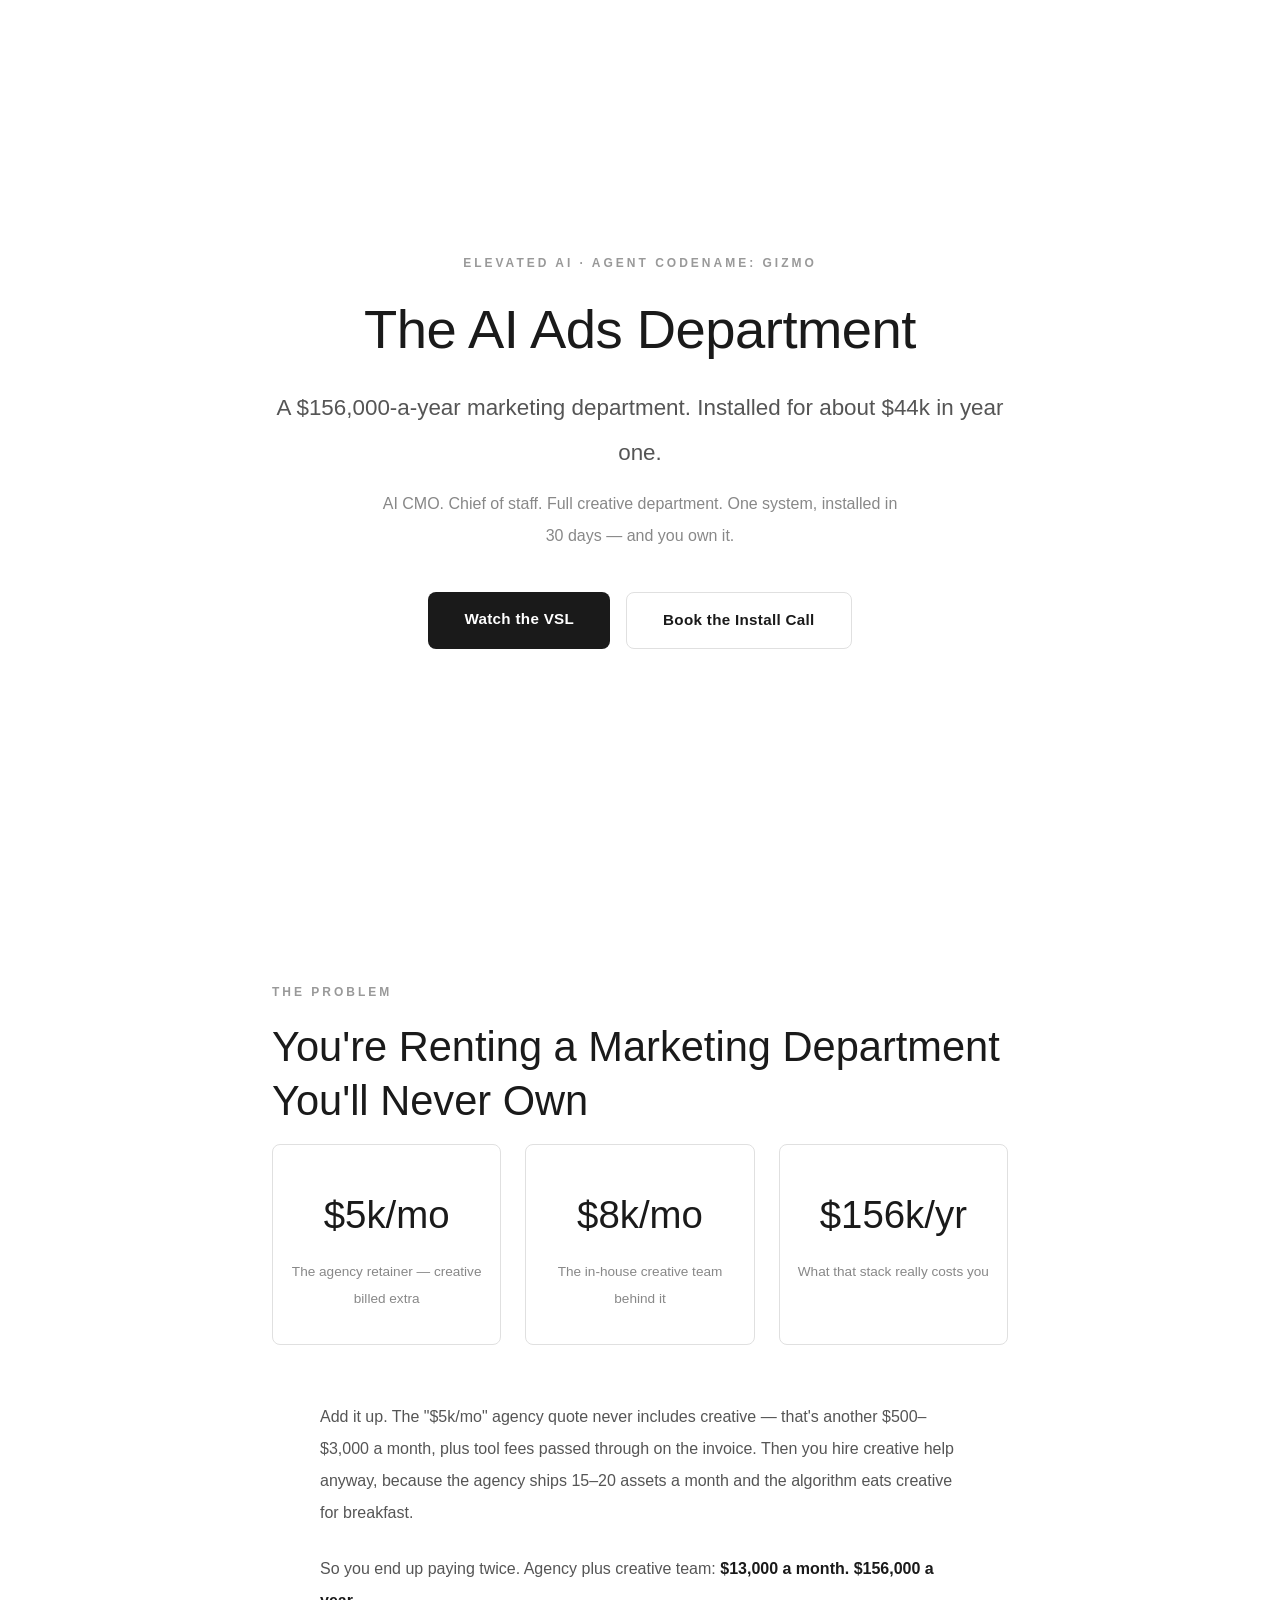
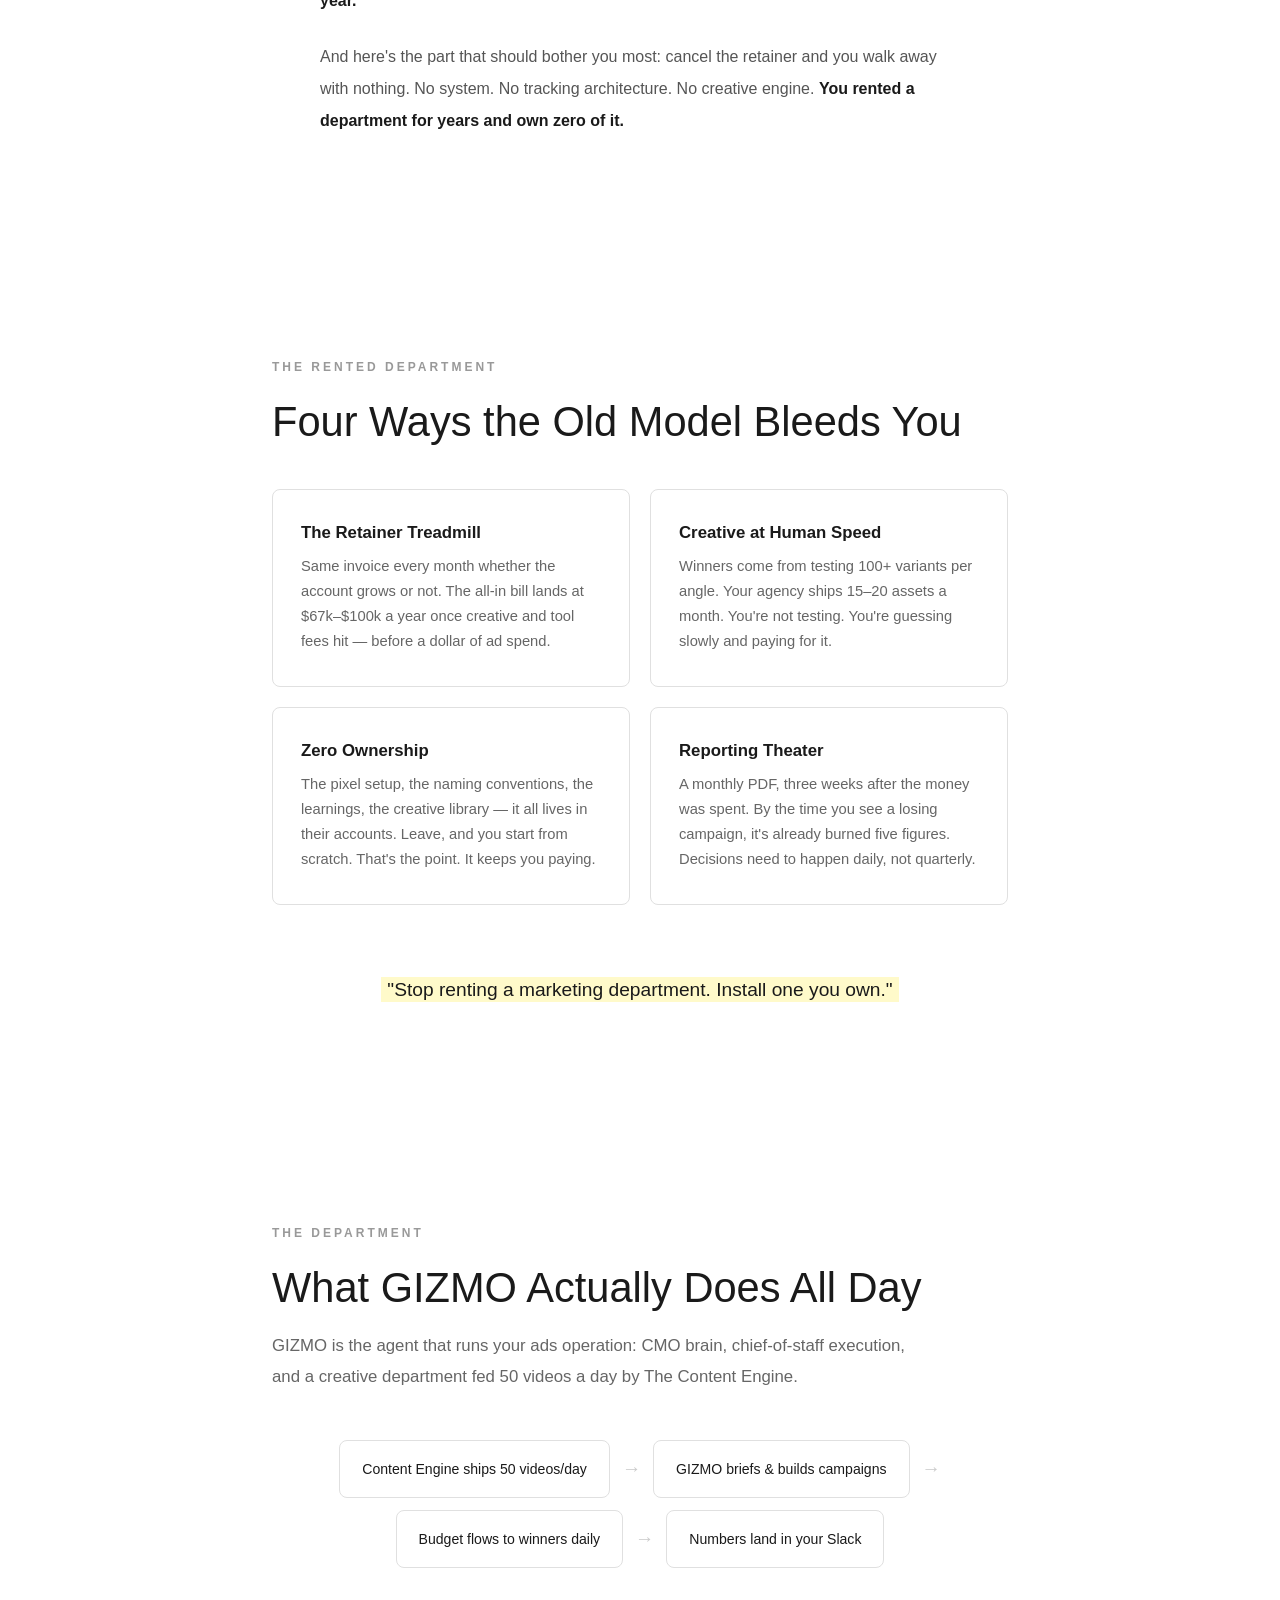
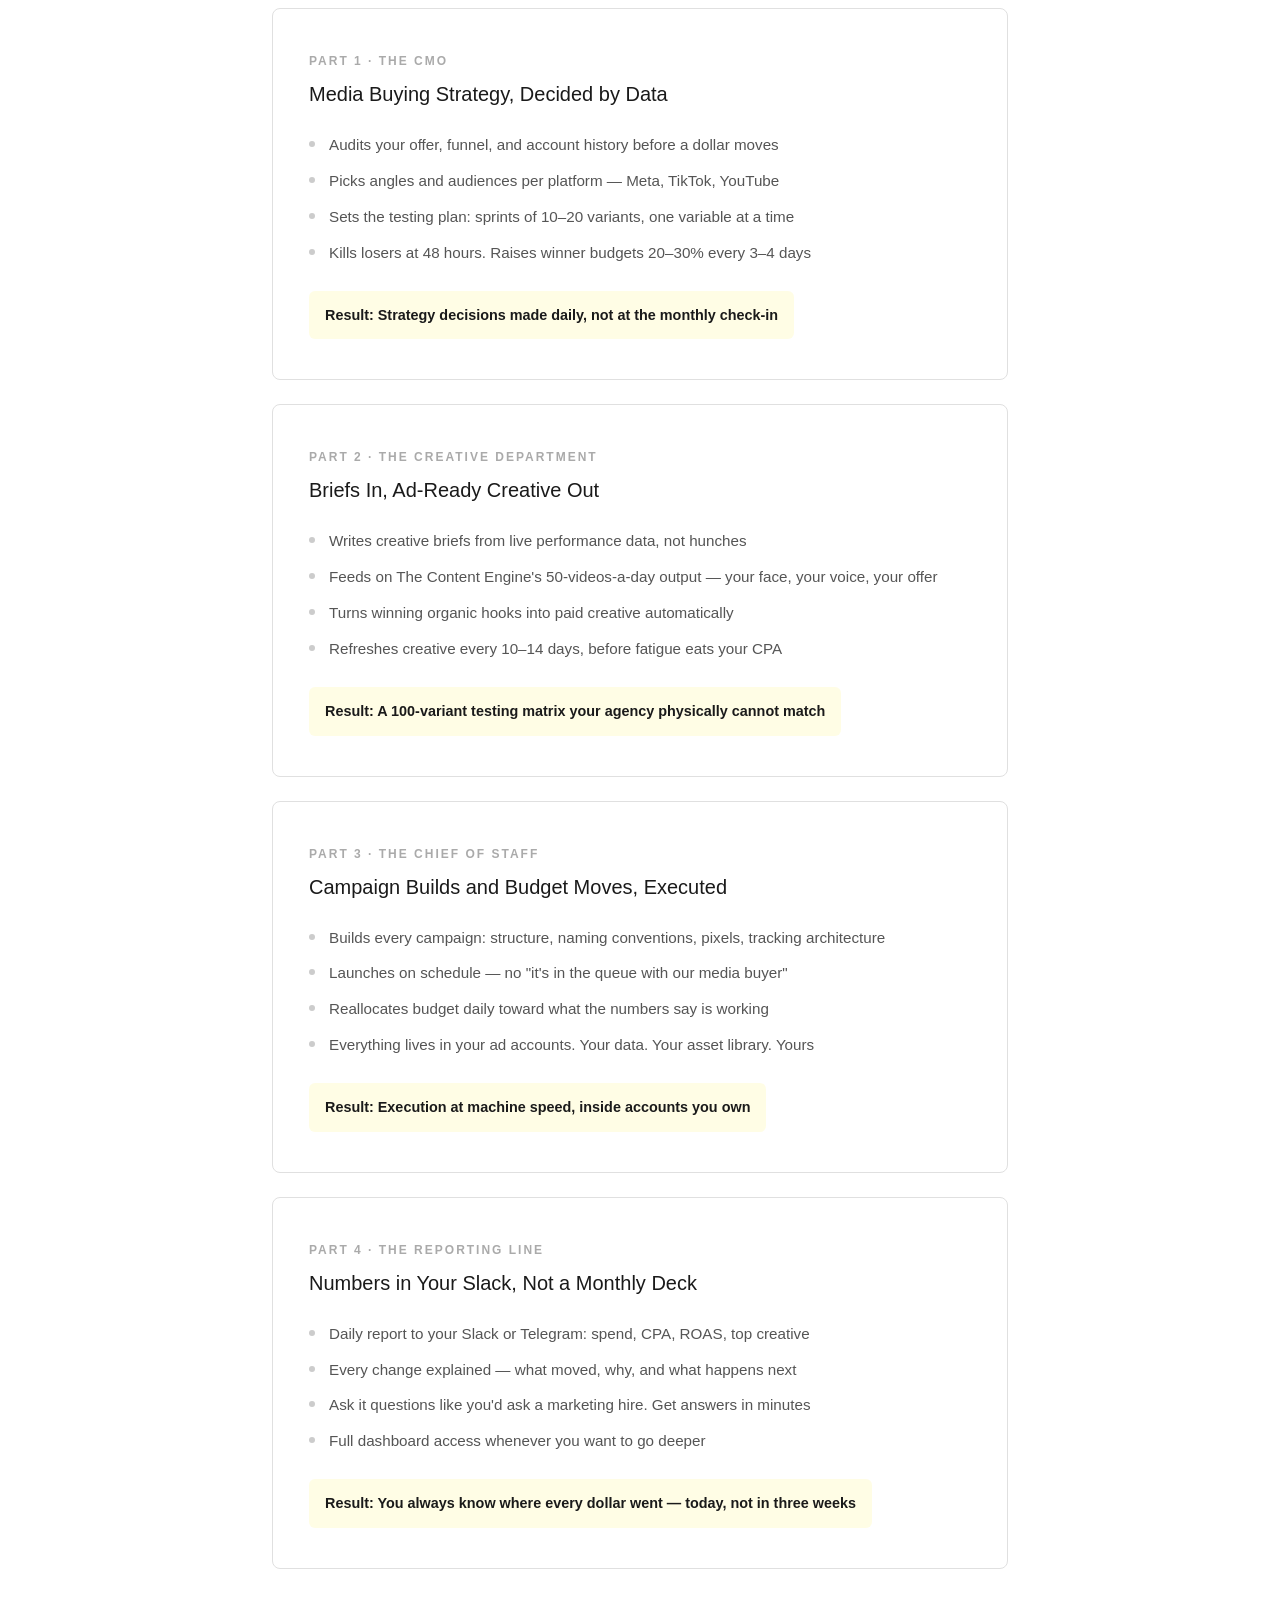
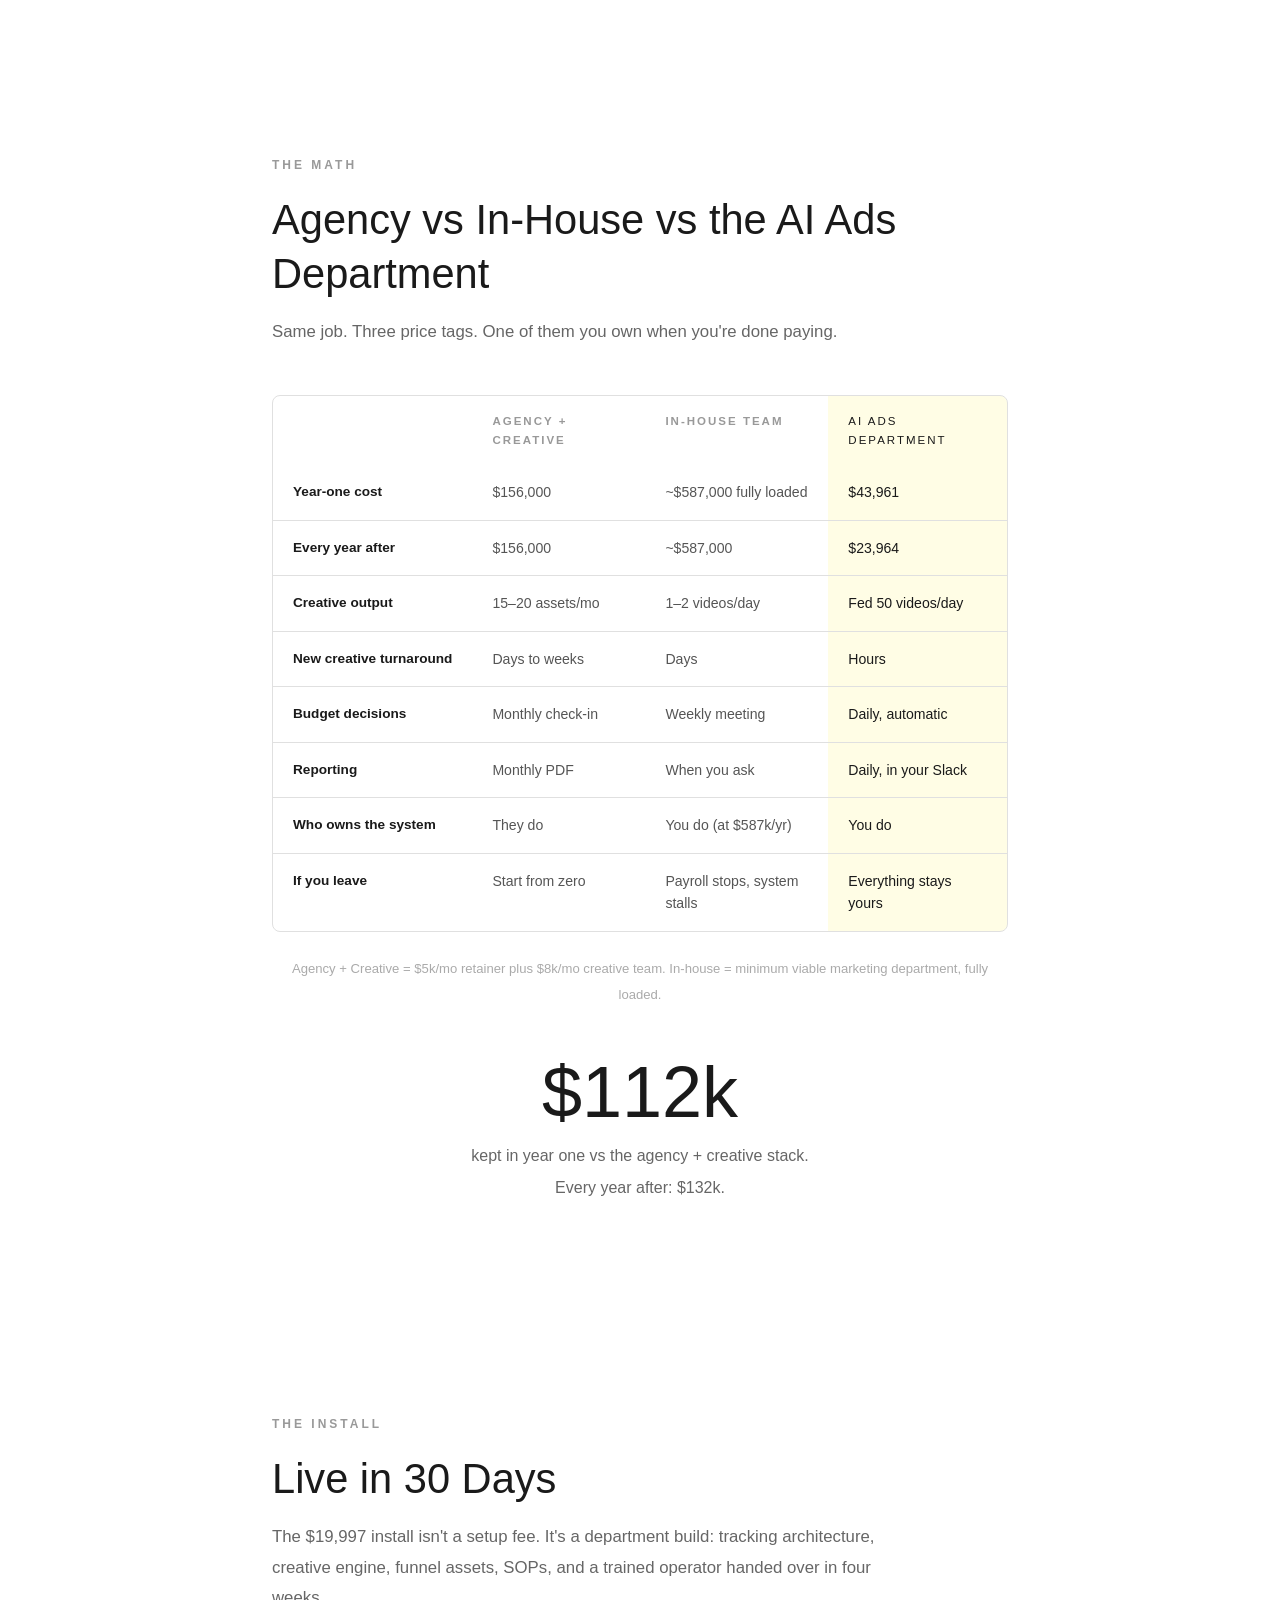
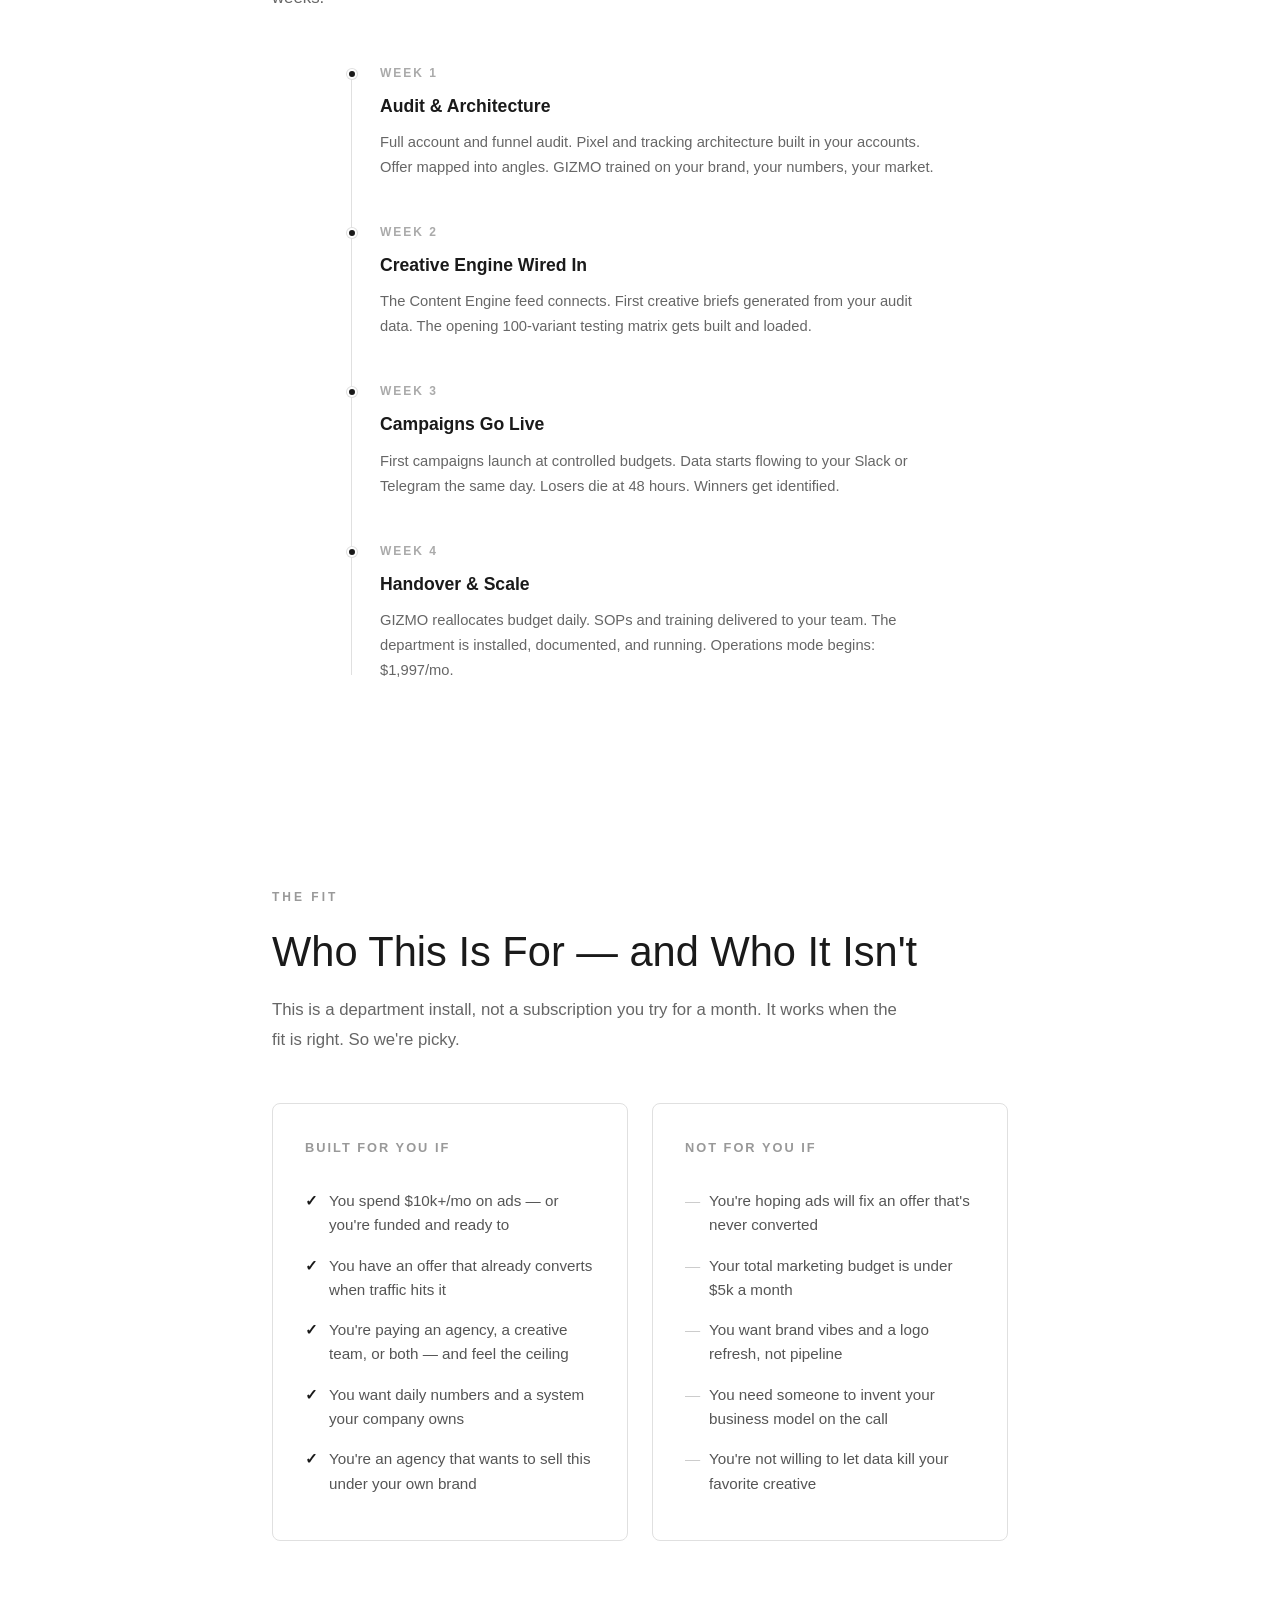
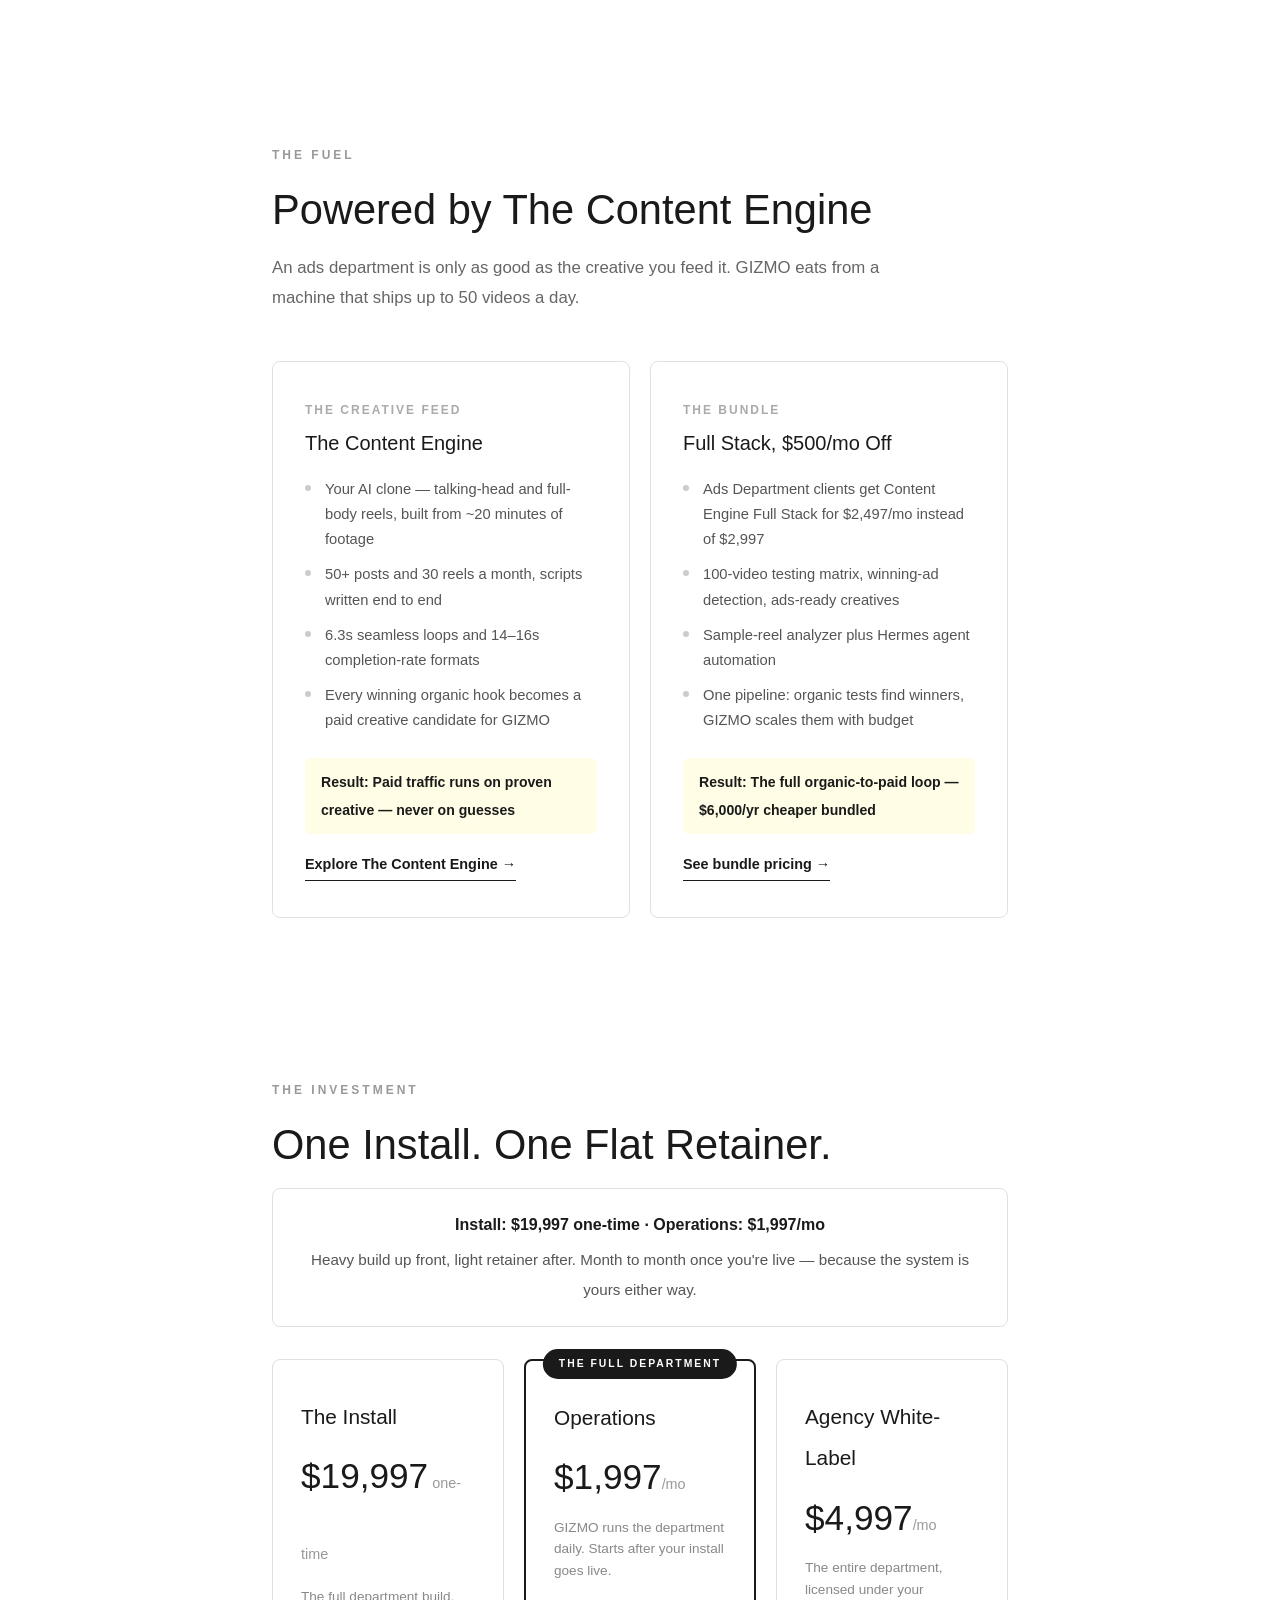
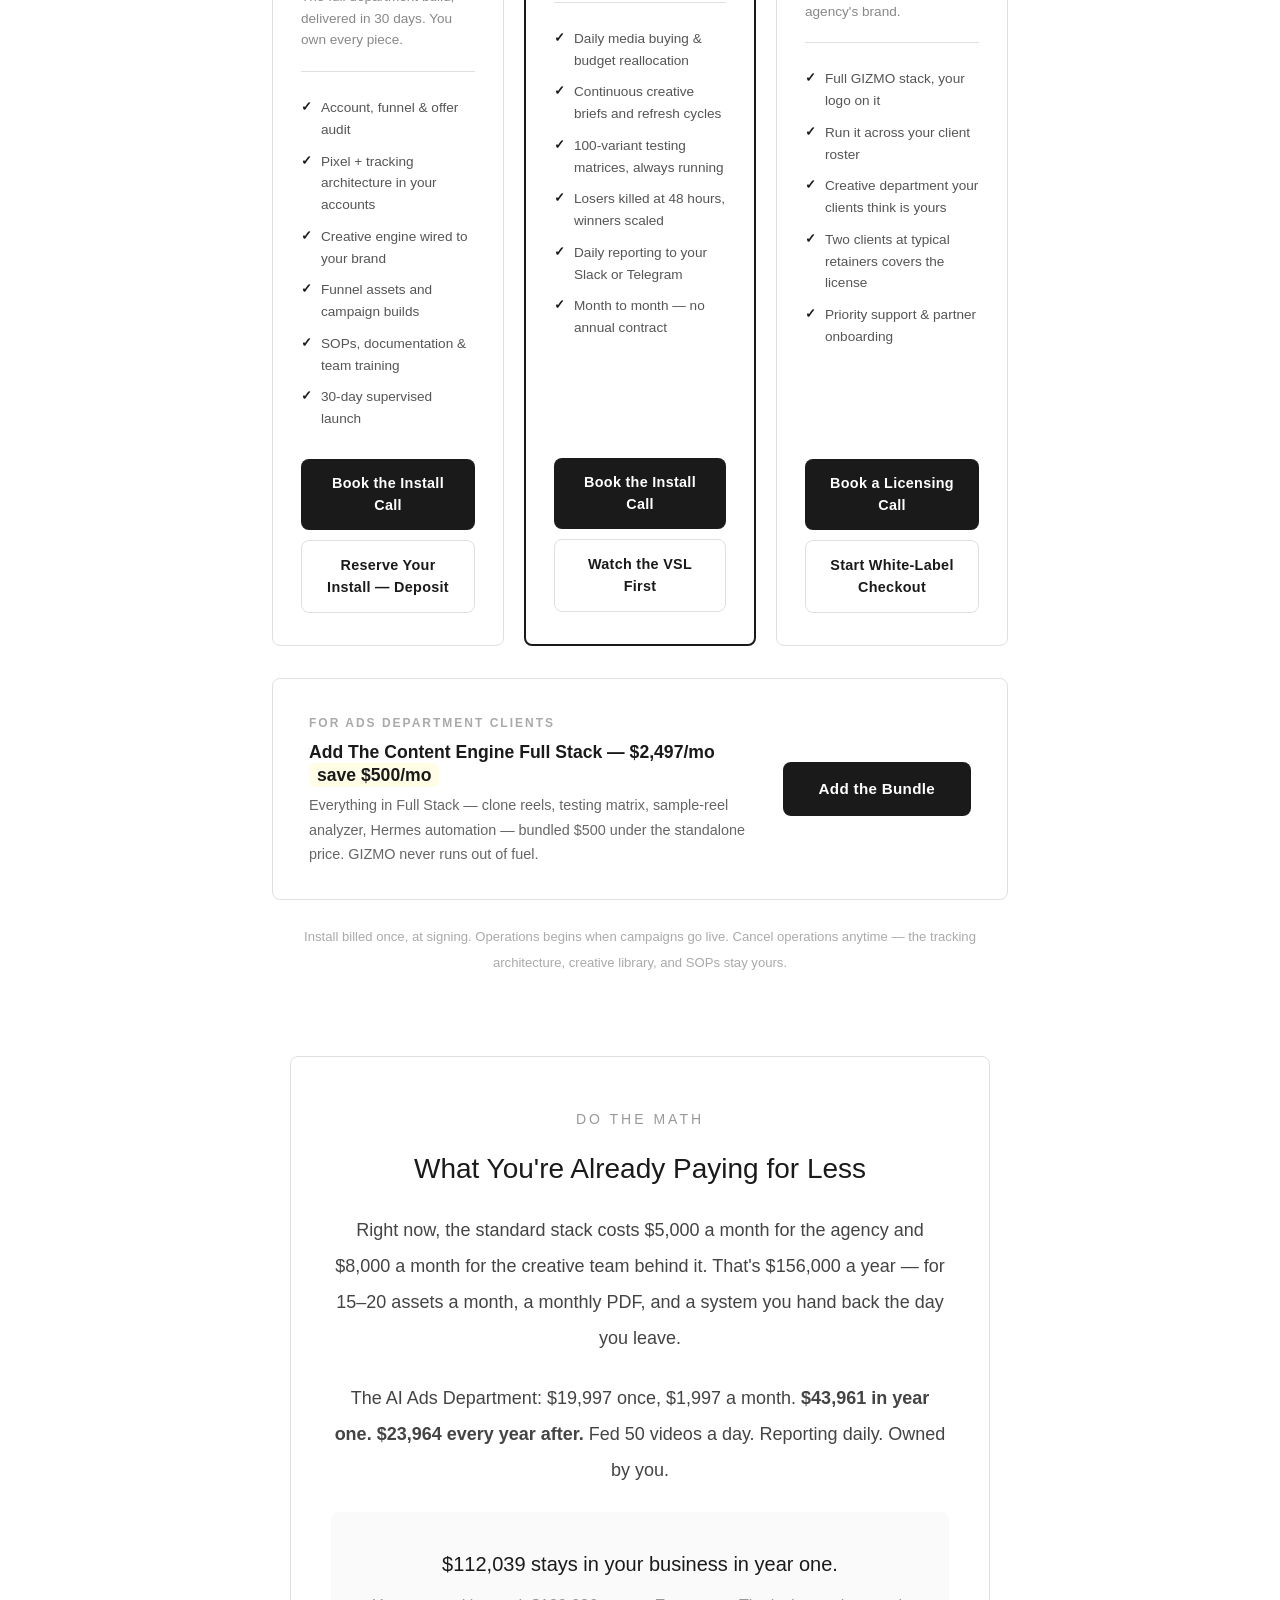
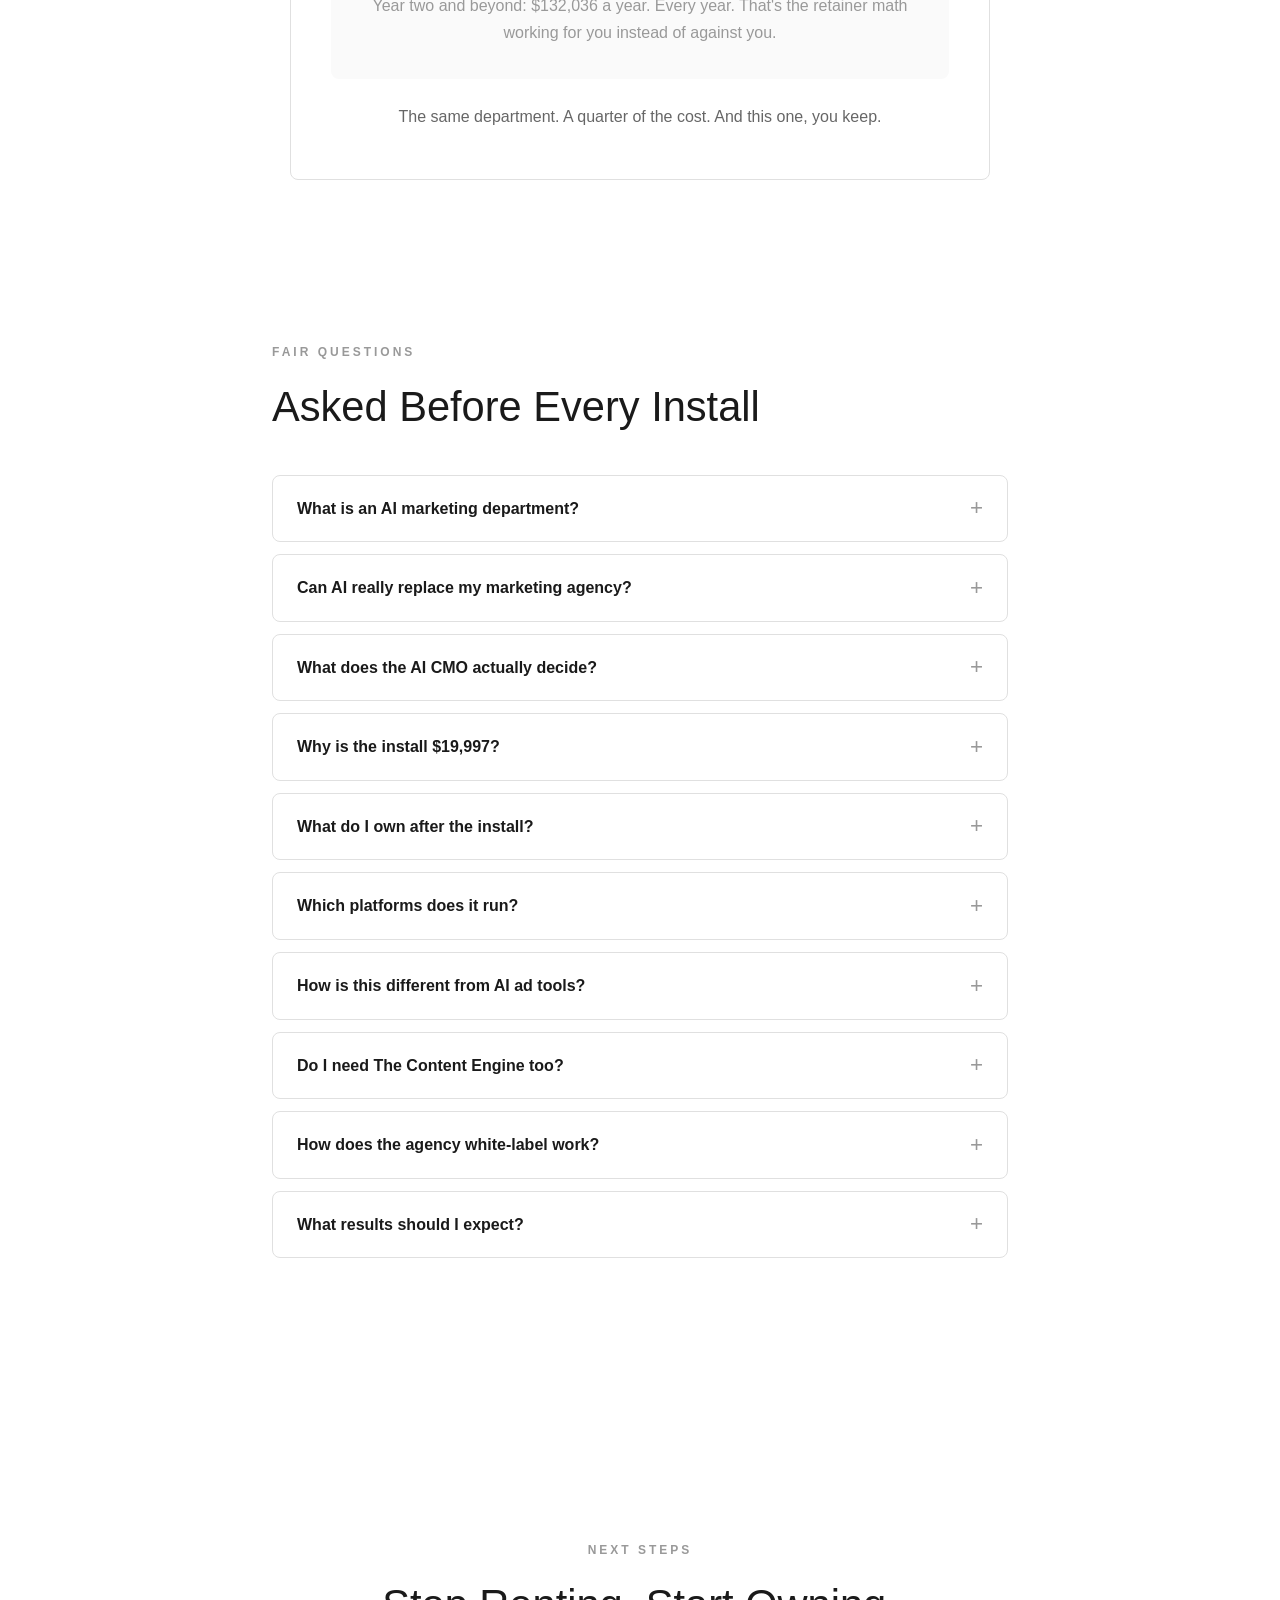
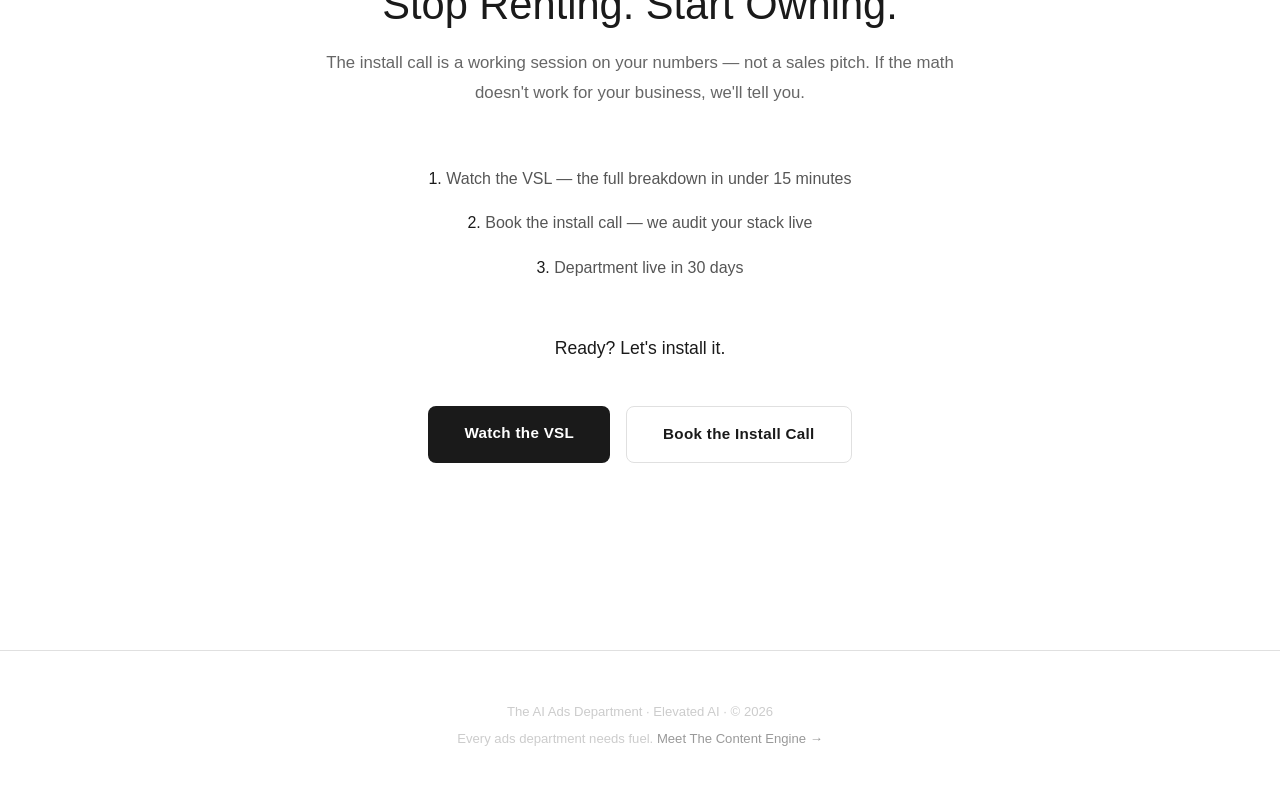
==== ads-system/index.html @ 10772da9 "Add Ads System funnel pages, GTM plan, ops runbook, botmo verbiage Co-Authored-By: Claude Fable 5 <n" ====
<!DOCTYPE html>
<html lang="en">
<head>
<meta charset="UTF-8">
<meta name="viewport" content="width=device-width, initial-scale=1.0">
<meta name="description" content="The AI Ads Department by Elevated AI — a full AI marketing department: AI CMO, chief of staff, and creative team in one installed system. Replaces $156k/yr of agency and creative payroll for ~$44k in year one. $19,997 install + $1,997/mo.">
<meta name="keywords" content="AI marketing department, AI CMO, replace marketing agency with AI, AI ads department, AI media buying, AI creative department, white label AI ads, AI advertising system, marketing agency alternative">
<meta property="og:type" content="website">
<meta property="og:site_name" content="Elevated AI">
<meta property="og:title" content="The AI Ads Department — Replace Your Marketing Agency With an AI CMO">
<meta property="og:description" content="A $156,000-a-year marketing department, installed for ~$44k in year one. AI CMO, chief of staff, and creative team — fed 50 videos a day by The Content Engine. You own the system.">
<title>The AI Ads Department — Replace Your Marketing Agency With an AI CMO | Elevated AI</title>
<style>
*, *::before, *::after { margin: 0; padding: 0; box-sizing: border-box; }

html { scroll-behavior: smooth; }

body {
  font-family: -apple-system, BlinkMacSystemFont, 'Segoe UI', 'Roboto', sans-serif;
  background: #ffffff;
  color: #1a1a1a;
  font-size: 19px;
  line-height: 2.0;
  -webkit-font-smoothing: antialiased;
}

h1, h2, h3, h4 { line-height: 1.3; }

.container {
  max-width: 800px;
  margin: 0 auto;
  padding: 0 32px;
}

/* Fade-in animation */
.fade-in {
  opacity: 0;
  transform: translateY(24px);
  transition: opacity 0.8s ease, transform 0.8s ease;
}
.fade-in.visible {
  opacity: 1;
  transform: translateY(0);
}
.fade-in.d1 { transition-delay: 0.1s; }
.fade-in.d2 { transition-delay: 0.2s; }
.fade-in.d3 { transition-delay: 0.3s; }
.fade-in.d4 { transition-delay: 0.4s; }

/* ─── BUTTONS ─── */
.btn {
  display: inline-block;
  background: #1a1a1a;
  color: #ffffff;
  font-size: 0.95rem;
  font-weight: 600;
  letter-spacing: 0.3px;
  padding: 16px 36px;
  border-radius: 8px;
  text-decoration: none;
  line-height: 1.5;
  transition: transform 0.3s, opacity 0.3s, border-color 0.3s;
}
.btn:hover {
  transform: translateY(-2px);
  opacity: 0.85;
}
.btn-ghost {
  background: #ffffff;
  color: #1a1a1a;
  border: 1px solid #e0e0e0;
}
.btn-ghost:hover {
  opacity: 1;
  border-color: #bbb;
}
.btn-block {
  display: block;
  width: 100%;
  text-align: center;
  padding: 14px 20px;
  font-size: 0.9rem;
  margin-top: 24px;
}
.btn-block + .btn-block { margin-top: 10px; }
.hero-cta {
  display: flex;
  gap: 16px;
  justify-content: center;
  flex-wrap: wrap;
  margin-top: 40px;
}

/* ─── HERO ─── */
.hero {
  min-height: 100vh;
  display: flex;
  align-items: center;
  justify-content: center;
  text-align: center;
  padding: 80px 32px;
}
.hero .brand-label {
  font-size: 12px;
  font-weight: 600;
  letter-spacing: 3px;
  text-transform: uppercase;
  color: #999;
  margin-bottom: 20px;
}
.hero h1 {
  font-size: clamp(2.4rem, 5vw, 3.4rem);
  font-weight: 300;
  letter-spacing: -0.5px;
  margin-bottom: 20px;
  color: #1a1a1a;
}
.hero .subtitle {
  font-size: clamp(1.1rem, 2.5vw, 1.4rem);
  font-weight: 400;
  color: #555;
  margin-bottom: 12px;
}
.hero .sub-desc {
  font-size: 1rem;
  color: #888;
  max-width: 520px;
  margin: 0 auto;
}

/* ─── SECTIONS ─── */
section {
  min-height: 100vh;
  display: flex;
  align-items: center;
  padding: 80px 32px;
}
section .container {
  width: 100%;
}

.section-label {
  font-size: 12px;
  font-weight: 600;
  letter-spacing: 3px;
  text-transform: uppercase;
  color: #999;
  margin-bottom: 16px;
}
.section-title {
  font-size: clamp(2rem, 4vw, 2.6rem);
  font-weight: 300;
  margin-bottom: 16px;
  color: #1a1a1a;
}
.section-subtitle {
  font-size: 1.05rem;
  color: #666;
  max-width: 640px;
  margin-bottom: 48px;
  line-height: 1.8;
}

/* ─── STAT BLOCK ─── */
.stat-row {
  display: grid;
  grid-template-columns: repeat(3, 1fr);
  gap: 24px;
  margin-bottom: 56px;
}
.stat-item {
  text-align: center;
  padding: 32px 16px;
  border: 1px solid #e0e0e0;
  border-radius: 8px;
  transition: border-color 0.3s, transform 0.3s;
}
.stat-item:hover {
  border-color: #bbb;
  transform: translateY(-2px);
}
.stat-number {
  font-size: 2.4rem;
  font-weight: 300;
  color: #1a1a1a;
  margin-bottom: 4px;
}
.stat-label {
  font-size: 0.85rem;
  color: #888;
  font-weight: 500;
}

/* ─── COPY BLOCKS ─── */
.copy-block {
  max-width: 640px;
  margin: 0 auto;
}
.copy-block p {
  color: #555;
  margin-bottom: 24px;
  font-size: 1rem;
}
.copy-block p strong { color: #1a1a1a; }

/* ─── CARDS GRID ─── */
.cards-grid {
  display: grid;
  grid-template-columns: repeat(2, 1fr);
  gap: 20px;
  margin-top: 40px;
  margin-bottom: 48px;
}
.card {
  background: #ffffff;
  border: 1px solid #e0e0e0;
  border-radius: 8px;
  padding: 32px 28px;
  transition: transform 0.3s, border-color 0.3s;
}
.card:hover {
  transform: translateY(-3px);
  border-color: #bbb;
}
.card h3 {
  font-size: 1.05rem;
  font-weight: 600;
  margin-bottom: 10px;
  color: #1a1a1a;
}
.card p {
  color: #666;
  font-size: 0.92rem;
  line-height: 1.7;
}

/* ─── PULL QUOTE ─── */
.pull-quote {
  padding: 20px 0;
  margin: 0 auto;
  max-width: 600px;
  font-size: 1.2rem;
  font-weight: 400;
  color: #1a1a1a;
  text-align: center;
  line-height: 1.8;
}
.pull-quote .highlight {
  background: #ffeb3b44;
  padding: 2px 6px;
}

/* ─── FLOW ─── */
.journey-flow {
  display: flex;
  align-items: center;
  justify-content: center;
  gap: 12px;
  flex-wrap: wrap;
  margin: 40px 0;
}
.journey-step {
  border: 1px solid #e0e0e0;
  border-radius: 8px;
  padding: 14px 22px;
  font-size: 0.88rem;
  font-weight: 500;
  text-align: center;
  color: #1a1a1a;
}
.journey-arrow {
  color: #ccc;
  font-size: 1.2rem;
}
.big-stat {
  text-align: center;
  margin: 48px 0;
}
.big-stat-number {
  font-size: 4.5rem;
  font-weight: 300;
  color: #1a1a1a;
  line-height: 1;
}
.big-stat-label {
  font-size: 1rem;
  color: #666;
  margin-top: 12px;
  max-width: 380px;
  margin-left: auto;
  margin-right: auto;
}

/* ─── MODULE CARDS ─── */
.module-grid {
  display: grid;
  grid-template-columns: repeat(2, 1fr);
  gap: 20px;
  margin-top: 40px;
}
.module-card {
  border: 1px solid #e0e0e0;
  border-radius: 8px;
  padding: 36px 32px;
  transition: transform 0.3s, border-color 0.3s;
  display: flex;
  flex-direction: column;
}
.module-card:hover {
  transform: translateY(-3px);
  border-color: #bbb;
}
.module-num {
  font-size: 0.75rem;
  font-weight: 600;
  letter-spacing: 2px;
  text-transform: uppercase;
  color: #aaa;
  margin-bottom: 8px;
}
.module-card h3 {
  font-size: 1.25rem;
  font-weight: 500;
  margin-bottom: 16px;
  color: #1a1a1a;
}
.module-card ul {
  list-style: none;
  margin-bottom: 20px;
}
.module-card li {
  color: #555;
  font-size: 0.92rem;
  padding: 5px 0 5px 20px;
  position: relative;
  line-height: 1.7;
}
.module-card li::before {
  content: '';
  position: absolute;
  left: 0; top: 13px;
  width: 6px; height: 6px;
  border-radius: 50%;
  background: #ccc;
}
.module-result {
  font-size: 0.88rem;
  font-weight: 600;
  color: #1a1a1a;
  padding: 10px 16px;
  background: #ffeb3b22;
  border-radius: 6px;
  display: inline-block;
  margin-top: auto;
}
.module-link {
  display: inline-block;
  margin-top: 16px;
  font-size: 0.9rem;
  font-weight: 600;
  color: #1a1a1a;
  text-decoration: none;
  border-bottom: 1px solid #1a1a1a;
  padding-bottom: 1px;
  transition: opacity 0.3s;
  align-self: flex-start;
}
.module-link:hover { opacity: 0.6; }

/* ─── SOLUTION / FEATURE BLOCKS ─── */
.solution-block {
  border: 1px solid #e0e0e0;
  border-radius: 8px;
  padding: 40px 36px;
  margin-bottom: 24px;
  transition: border-color 0.3s;
}
.solution-block:hover {
  border-color: #bbb;
}
.solution-part-label {
  font-size: 0.75rem;
  font-weight: 600;
  letter-spacing: 2px;
  text-transform: uppercase;
  color: #aaa;
  margin-bottom: 8px;
}
.solution-block h3 {
  font-size: 1.25rem;
  font-weight: 500;
  margin-bottom: 20px;
  color: #1a1a1a;
}
.solution-block ul {
  list-style: none;
  margin-bottom: 20px;
}
.solution-block li {
  color: #555;
  font-size: 0.95rem;
  padding: 5px 0 5px 20px;
  position: relative;
  line-height: 1.7;
}
.solution-block li::before {
  content: '';
  position: absolute;
  left: 0; top: 14px;
  width: 6px; height: 6px;
  border-radius: 50%;
  background: #ccc;
}
.solution-result {
  font-size: 0.9rem;
  font-weight: 600;
  color: #1a1a1a;
  padding: 10px 16px;
  background: #ffeb3b22;
  border-radius: 6px;
  display: inline-block;
}

/* ─── COMPARISON TABLE ─── */
.compare-wrap {
  overflow-x: auto;
  margin-top: 40px;
  margin-bottom: 24px;
  border: 1px solid #e0e0e0;
  border-radius: 8px;
}
.compare {
  width: 100%;
  min-width: 640px;
  border-collapse: collapse;
  font-size: 0.88rem;
}
.compare th, .compare td {
  padding: 16px 20px;
  text-align: left;
  border-bottom: 1px solid #e0e0e0;
  line-height: 1.6;
  vertical-align: top;
}
.compare tr:last-child th, .compare tr:last-child td { border-bottom: none; }
.compare thead th {
  font-size: 0.72rem;
  font-weight: 600;
  letter-spacing: 2px;
  text-transform: uppercase;
  color: #999;
  border-bottom: 1px solid #e0e0e0;
}
.compare tbody th {
  font-weight: 600;
  color: #1a1a1a;
  font-size: 0.85rem;
  white-space: nowrap;
}
.compare td { color: #555; }
.compare .col-us {
  background: #ffeb3b22;
  color: #1a1a1a;
  font-weight: 500;
}
.compare thead .col-us {
  color: #1a1a1a;
}
.compare-fine {
  text-align: center;
  color: #aaa;
  font-size: 0.82rem;
}

/* ─── TIMELINE ─── */
.timeline {
  max-width: 600px;
  margin: 0 auto;
  position: relative;
  padding-left: 40px;
}
.timeline::before {
  content: '';
  position: absolute;
  left: 11px; top: 8px; bottom: 8px;
  width: 1px;
  background: #e0e0e0;
}
.timeline-item {
  margin-bottom: 40px;
  position: relative;
}
.timeline-item:last-child { margin-bottom: 0; }
.timeline-dot {
  position: absolute;
  left: -33px; top: 8px;
  width: 10px; height: 10px;
  border-radius: 50%;
  background: #1a1a1a;
  border: 2px solid #fff;
  box-shadow: 0 0 0 1px #e0e0e0;
}
.timeline-label {
  font-size: 0.75rem;
  font-weight: 600;
  letter-spacing: 2px;
  text-transform: uppercase;
  color: #aaa;
  margin-bottom: 4px;
}
.timeline-title {
  font-size: 1.1rem;
  font-weight: 600;
  margin-bottom: 6px;
  color: #1a1a1a;
}
.timeline-desc {
  color: #666;
  font-size: 0.92rem;
  line-height: 1.7;
}

/* ─── FOR / NOT FOR ─── */
.ba-grid {
  display: grid;
  grid-template-columns: 1fr 1fr;
  gap: 24px;
  margin-top: 48px;
}
.ba-col {
  padding: 36px 32px;
  border-radius: 8px;
  border: 1px solid #e0e0e0;
}
.ba-col h3 {
  font-size: 0.8rem;
  font-weight: 600;
  letter-spacing: 2px;
  text-transform: uppercase;
  margin-bottom: 24px;
  color: #999;
}
.ba-col ul { list-style: none; }
.ba-col li {
  color: #555;
  font-size: 0.95rem;
  padding: 8px 0 8px 24px;
  position: relative;
  line-height: 1.6;
}
.ba-before li::before {
  content: '\2014';
  position: absolute;
  left: 0;
  color: #ccc;
  font-weight: 500;
}
.ba-after li::before {
  content: '\2713';
  position: absolute;
  left: 0;
  color: #1a1a1a;
  font-weight: 600;
}

/* ─── PRICING ─── */
.pricing-note {
  text-align: center;
  padding: 20px 24px;
  border: 1px solid #e0e0e0;
  border-radius: 8px;
  margin-bottom: 32px;
  font-size: 0.95rem;
  color: #555;
}
.pricing-note strong {
  color: #1a1a1a;
  display: block;
  margin-bottom: 4px;
  font-size: 1rem;
}
.pricing-grid {
  display: grid;
  grid-template-columns: repeat(3, 1fr);
  gap: 20px;
  margin-bottom: 24px;
}
.pricing-card {
  border: 1px solid #e0e0e0;
  border-radius: 8px;
  padding: 36px 28px 32px;
  position: relative;
  transition: transform 0.3s, border-color 0.3s;
  display: flex;
  flex-direction: column;
}
.pricing-card:hover {
  transform: translateY(-3px);
  border-color: #bbb;
}
.pricing-card.recommended {
  border: 2px solid #1a1a1a;
}
.pricing-badge {
  position: absolute;
  top: -12px; left: 50%;
  transform: translateX(-50%);
  background: #1a1a1a;
  color: #fff;
  font-size: 0.65rem;
  font-weight: 700;
  letter-spacing: 2px;
  text-transform: uppercase;
  padding: 5px 16px;
  border-radius: 100px;
  white-space: nowrap;
}
.pricing-tier {
  font-size: 1.3rem;
  font-weight: 500;
  margin-bottom: 4px;
  color: #1a1a1a;
}
.pricing-price {
  font-size: 2.2rem;
  font-weight: 300;
  margin-bottom: 4px;
  color: #1a1a1a;
}
.pricing-price span {
  font-size: 0.9rem;
  font-weight: 400;
  color: #999;
}
.pricing-desc {
  font-size: 0.85rem;
  color: #888;
  line-height: 1.6;
}
.pricing-features {
  list-style: none;
  margin: 20px 0 0;
  padding-top: 20px;
  border-top: 1px solid #e0e0e0;
  flex-grow: 1;
}
.pricing-features li {
  font-size: 0.85rem;
  color: #555;
  padding: 5px 0 5px 20px;
  position: relative;
  line-height: 1.6;
}
.pricing-features li::before {
  content: '\2713';
  position: absolute;
  left: 0;
  color: #1a1a1a;
  font-weight: 600;
  font-size: 0.8rem;
}
.pricing-fine {
  text-align: center;
  color: #aaa;
  font-size: 0.82rem;
}

/* ─── BUNDLE STRIP ─── */
.bundle-strip {
  margin-top: 32px;
  margin-bottom: 24px;
  padding: 32px 36px;
  border: 1px solid #e0e0e0;
  border-radius: 8px;
  display: flex;
  align-items: center;
  justify-content: space-between;
  gap: 24px;
  flex-wrap: wrap;
  transition: border-color 0.3s;
}
.bundle-strip:hover { border-color: #bbb; }
.bundle-strip .bundle-copy { flex: 1; min-width: 260px; }
.bundle-strip .bundle-kicker {
  font-size: 0.75rem;
  font-weight: 600;
  letter-spacing: 2px;
  text-transform: uppercase;
  color: #aaa;
  margin-bottom: 6px;
}
.bundle-strip h3 {
  font-size: 1.1rem;
  font-weight: 600;
  color: #1a1a1a;
  margin-bottom: 6px;
}
.bundle-strip p {
  font-size: 0.9rem;
  color: #666;
  line-height: 1.7;
}
.bundle-strip .bundle-save {
  background: #ffeb3b22;
  border-radius: 6px;
  padding: 2px 8px;
  font-weight: 600;
  color: #1a1a1a;
}
.bundle-strip .btn { flex-shrink: 0; }

/* ─── ROI BOX ─── */
.roi-box {
  margin-top: 80px;
  max-width: 700px;
  margin-left: auto;
  margin-right: auto;
  padding: 48px 40px;
  border: 1px solid #e0e0e0;
  border-radius: 8px;
  text-align: center;
}
.roi-kicker {
  font-size: 14px;
  text-transform: uppercase;
  letter-spacing: 3px;
  color: #999;
  margin-bottom: 16px;
}
.roi-box h3 {
  font-size: 28px;
  font-weight: 300;
  margin-bottom: 24px;
  line-height: 1.4;
}
.roi-box p {
  font-size: 18px;
  line-height: 2.0;
  color: #444;
  margin-bottom: 24px;
}
.roi-inset {
  padding: 32px;
  background: #fafafa;
  border-radius: 8px;
  margin-bottom: 24px;
}
.roi-inset .roi-big {
  font-size: 20px;
  font-weight: 500;
  color: #1a1a1a;
  margin-bottom: 8px;
}
.roi-inset .roi-small {
  font-size: 16px;
  color: #999;
  margin-bottom: 0;
  line-height: 1.7;
}
.roi-close {
  font-size: 16px !important;
  color: #666 !important;
  line-height: 1.8 !important;
  margin-bottom: 0 !important;
}

/* ─── FAQ ─── */
.faq-list {
  margin-top: 40px;
}
.faq-item {
  border: 1px solid #e0e0e0;
  border-radius: 8px;
  margin-bottom: 12px;
  transition: border-color 0.3s;
}
.faq-item:hover { border-color: #bbb; }
.faq-item summary {
  padding: 20px 24px;
  cursor: pointer;
  font-size: 1rem;
  font-weight: 600;
  color: #1a1a1a;
  line-height: 1.6;
  list-style: none;
  display: flex;
  justify-content: space-between;
  align-items: center;
  gap: 16px;
}
.faq-item summary::-webkit-details-marker { display: none; }
.faq-item summary::after {
  content: '+';
  font-size: 1.4rem;
  font-weight: 300;
  color: #999;
  flex-shrink: 0;
  line-height: 1;
}
.faq-item[open] summary::after { content: '\2212'; }
.faq-a {
  padding: 0 24px 24px;
  color: #666;
  font-size: 0.95rem;
  line-height: 1.8;
}
.faq-a p { margin-bottom: 12px; }
.faq-a p:last-child { margin-bottom: 0; }

/* ─── NEXT STEPS ─── */
.next-steps {
  text-align: center;
}
.next-steps .steps-list {
  list-style: none;
  margin: 40px 0;
}
.next-steps .steps-list li {
  font-size: 1rem;
  color: #555;
  padding: 8px 0;
  line-height: 1.8;
}
.next-steps .steps-list li span {
  color: #1a1a1a;
  font-weight: 500;
}
.next-steps .ready {
  font-size: 1.1rem;
  color: #1a1a1a;
  margin-top: 32px;
  margin-bottom: 32px;
  font-weight: 400;
}

/* ─── FOOTER ─── */
footer {
  text-align: center;
  padding: 48px 32px;
  border-top: 1px solid #e0e0e0;
  color: #ccc;
  font-size: 0.82rem;
}
footer a {
  color: #999;
  text-decoration: none;
}
footer a:hover { color: #1a1a1a; }

/* ─── RESPONSIVE ─── */
@media (max-width: 768px) {
  section { padding: 60px 24px; min-height: auto; min-height: 100vh; }
  .stat-row { grid-template-columns: 1fr; gap: 16px; }
  .cards-grid { grid-template-columns: 1fr; }
  .module-grid { grid-template-columns: 1fr; }
  .ba-grid { grid-template-columns: 1fr; gap: 16px; }
  .pricing-grid { grid-template-columns: 1fr; max-width: 360px; margin-left: auto; margin-right: auto; }
  .journey-arrow { display: none; }
  .journey-flow { flex-direction: column; gap: 10px; }
  .journey-step { width: 100%; }
  .solution-block { padding: 28px 24px; }
  .module-card { padding: 28px 24px; }
  .roi-box { padding: 36px 24px; }
  .bundle-strip { padding: 28px 24px; }
  .bundle-strip .btn { width: 100%; text-align: center; }
}

@media (max-width: 480px) {
  body { font-size: 17px; }
  .hero { padding: 60px 20px; }
  .hero h1 { font-size: 2rem; }
  .pull-quote { font-size: 1.05rem; }
  .big-stat-number { font-size: 3.5rem; }
  .hero-cta .btn { width: 100%; }
}
</style>
</head>
<body>

<!-- HERO -->
<section class="hero">
  <div class="container">
    <div class="fade-in">
      <div class="brand-label">Elevated AI &middot; Agent Codename: GIZMO</div>
      <h1>The AI Ads Department</h1>
    </div>
    <div class="fade-in d1">
      <p class="subtitle">A $156,000-a-year marketing department. Installed for about $44k in year one.</p>
    </div>
    <div class="fade-in d2">
      <p class="sub-desc">AI CMO. Chief of staff. Full creative department. One system, installed in 30 days &mdash; and you own it.</p>
    </div>
    <div class="fade-in d3">
      <div class="hero-cta">
        <a href="vsl.html" class="btn">Watch the VSL</a>
        <a href="https://cal.com/REPLACE_ELEVATED_AI/install-call" class="btn btn-ghost">Book the Install Call</a>
      </div>
    </div>
  </div>
</section>

<!-- THE PROBLEM -->
<section>
  <div class="container">
    <div class="fade-in">
      <div class="section-label">The Problem</div>
      <h2 class="section-title">You're Renting a Marketing Department You'll Never Own</h2>
    </div>

    <div class="stat-row fade-in d1">
      <div class="stat-item">
        <div class="stat-number">$5k/mo</div>
        <div class="stat-label">The agency retainer &mdash; creative billed extra</div>
      </div>
      <div class="stat-item">
        <div class="stat-number">$8k/mo</div>
        <div class="stat-label">The in-house creative team behind it</div>
      </div>
      <div class="stat-item">
        <div class="stat-number">$156k/yr</div>
        <div class="stat-label">What that stack really costs you</div>
      </div>
    </div>

    <div class="copy-block fade-in d2">
      <p>Add it up. The "$5k/mo" agency quote never includes creative &mdash; that's another $500&ndash;$3,000 a month, plus tool fees passed through on the invoice. Then you hire creative help anyway, because the agency ships 15&ndash;20 assets a month and the algorithm eats creative for breakfast.</p>

      <p>So you end up paying twice. Agency plus creative team: <strong>$13,000 a month. $156,000 a year.</strong></p>

      <p>And here's the part that should bother you most: cancel the retainer and you walk away with nothing. No system. No tracking architecture. No creative engine. <strong>You rented a department for years and own zero of it.</strong></p>
    </div>
  </div>
</section>

<!-- THE RENTED DEPARTMENT -->
<section>
  <div class="container">
    <div class="fade-in">
      <div class="section-label">The Rented Department</div>
      <h2 class="section-title">Four Ways the Old Model Bleeds You</h2>
    </div>

    <div class="cards-grid fade-in d1">
      <div class="card">
        <h3>The Retainer Treadmill</h3>
        <p>Same invoice every month whether the account grows or not. The all-in bill lands at $67k&ndash;$100k a year once creative and tool fees hit &mdash; before a dollar of ad spend.</p>
      </div>
      <div class="card">
        <h3>Creative at Human Speed</h3>
        <p>Winners come from testing 100+ variants per angle. Your agency ships 15&ndash;20 assets a month. You're not testing. You're guessing slowly and paying for it.</p>
      </div>
      <div class="card">
        <h3>Zero Ownership</h3>
        <p>The pixel setup, the naming conventions, the learnings, the creative library &mdash; it all lives in their accounts. Leave, and you start from scratch. That's the point. It keeps you paying.</p>
      </div>
      <div class="card">
        <h3>Reporting Theater</h3>
        <p>A monthly PDF, three weeks after the money was spent. By the time you see a losing campaign, it's already burned five figures. Decisions need to happen daily, not quarterly.</p>
      </div>
    </div>

    <div class="pull-quote fade-in d2">
      <span class="highlight">"Stop renting a marketing department. Install one you own."</span>
    </div>
  </div>
</section>

<!-- WHAT GIZMO DOES -->
<section>
  <div class="container">
    <div class="fade-in">
      <div class="section-label">The Department</div>
      <h2 class="section-title">What GIZMO Actually Does All Day</h2>
      <div class="section-subtitle">GIZMO is the agent that runs your ads operation: CMO brain, chief-of-staff execution, and a creative department fed 50 videos a day by The Content Engine.</div>
    </div>

    <div class="journey-flow fade-in d1">
      <div class="journey-step">Content Engine ships 50 videos/day</div>
      <div class="journey-arrow">&rarr;</div>
      <div class="journey-step">GIZMO briefs &amp; builds campaigns</div>
      <div class="journey-arrow">&rarr;</div>
      <div class="journey-step">Budget flows to winners daily</div>
      <div class="journey-arrow">&rarr;</div>
      <div class="journey-step">Numbers land in your Slack</div>
    </div>

    <div class="solution-block fade-in d1">
      <div class="solution-part-label">Part 1 &middot; The CMO</div>
      <h3>Media Buying Strategy, Decided by Data</h3>
      <ul>
        <li>Audits your offer, funnel, and account history before a dollar moves</li>
        <li>Picks angles and audiences per platform &mdash; Meta, TikTok, YouTube</li>
        <li>Sets the testing plan: sprints of 10&ndash;20 variants, one variable at a time</li>
        <li>Kills losers at 48 hours. Raises winner budgets 20&ndash;30% every 3&ndash;4 days</li>
      </ul>
      <div class="solution-result">Result: Strategy decisions made daily, not at the monthly check-in</div>
    </div>

    <div class="solution-block fade-in d2">
      <div class="solution-part-label">Part 2 &middot; The Creative Department</div>
      <h3>Briefs In, Ad-Ready Creative Out</h3>
      <ul>
        <li>Writes creative briefs from live performance data, not hunches</li>
        <li>Feeds on The Content Engine's 50-videos-a-day output &mdash; your face, your voice, your offer</li>
        <li>Turns winning organic hooks into paid creative automatically</li>
        <li>Refreshes creative every 10&ndash;14 days, before fatigue eats your CPA</li>
      </ul>
      <div class="solution-result">Result: A 100-variant testing matrix your agency physically cannot match</div>
    </div>

    <div class="solution-block fade-in d3">
      <div class="solution-part-label">Part 3 &middot; The Chief of Staff</div>
      <h3>Campaign Builds and Budget Moves, Executed</h3>
      <ul>
        <li>Builds every campaign: structure, naming conventions, pixels, tracking architecture</li>
        <li>Launches on schedule &mdash; no "it's in the queue with our media buyer"</li>
        <li>Reallocates budget daily toward what the numbers say is working</li>
        <li>Everything lives in your ad accounts. Your data. Your asset library. Yours</li>
      </ul>
      <div class="solution-result">Result: Execution at machine speed, inside accounts you own</div>
    </div>

    <div class="solution-block fade-in d4">
      <div class="solution-part-label">Part 4 &middot; The Reporting Line</div>
      <h3>Numbers in Your Slack, Not a Monthly Deck</h3>
      <ul>
        <li>Daily report to your Slack or Telegram: spend, CPA, ROAS, top creative</li>
        <li>Every change explained &mdash; what moved, why, and what happens next</li>
        <li>Ask it questions like you'd ask a marketing hire. Get answers in minutes</li>
        <li>Full dashboard access whenever you want to go deeper</li>
      </ul>
      <div class="solution-result">Result: You always know where every dollar went &mdash; today, not in three weeks</div>
    </div>
  </div>
</section>

<!-- THE MATH -->
<section>
  <div class="container">
    <div class="fade-in">
      <div class="section-label">The Math</div>
      <h2 class="section-title">Agency vs In-House vs the AI Ads Department</h2>
      <div class="section-subtitle">Same job. Three price tags. One of them you own when you're done paying.</div>
    </div>

    <div class="compare-wrap fade-in d1">
      <table class="compare">
        <thead>
          <tr>
            <th></th>
            <th>Agency + Creative</th>
            <th>In-House Team</th>
            <th class="col-us">AI Ads Department</th>
          </tr>
        </thead>
        <tbody>
          <tr>
            <th>Year-one cost</th>
            <td>$156,000</td>
            <td>~$587,000 fully loaded</td>
            <td class="col-us">$43,961</td>
          </tr>
          <tr>
            <th>Every year after</th>
            <td>$156,000</td>
            <td>~$587,000</td>
            <td class="col-us">$23,964</td>
          </tr>
          <tr>
            <th>Creative output</th>
            <td>15&ndash;20 assets/mo</td>
            <td>1&ndash;2 videos/day</td>
            <td class="col-us">Fed 50 videos/day</td>
          </tr>
          <tr>
            <th>New creative turnaround</th>
            <td>Days to weeks</td>
            <td>Days</td>
            <td class="col-us">Hours</td>
          </tr>
          <tr>
            <th>Budget decisions</th>
            <td>Monthly check-in</td>
            <td>Weekly meeting</td>
            <td class="col-us">Daily, automatic</td>
          </tr>
          <tr>
            <th>Reporting</th>
            <td>Monthly PDF</td>
            <td>When you ask</td>
            <td class="col-us">Daily, in your Slack</td>
          </tr>
          <tr>
            <th>Who owns the system</th>
            <td>They do</td>
            <td>You do (at $587k/yr)</td>
            <td class="col-us">You do</td>
          </tr>
          <tr>
            <th>If you leave</th>
            <td>Start from zero</td>
            <td>Payroll stops, system stalls</td>
            <td class="col-us">Everything stays yours</td>
          </tr>
        </tbody>
      </table>
    </div>
    <p class="compare-fine fade-in d2">Agency + Creative = $5k/mo retainer plus $8k/mo creative team. In-house = minimum viable marketing department, fully loaded.</p>

    <div class="big-stat fade-in d3">
      <div class="big-stat-number">$112k</div>
      <div class="big-stat-label">kept in year one vs the agency + creative stack. Every year after: $132k.</div>
    </div>
  </div>
</section>

<!-- THE INSTALL -->
<section>
  <div class="container">
    <div class="fade-in">
      <div class="section-label">The Install</div>
      <h2 class="section-title">Live in 30 Days</h2>
      <div class="section-subtitle">The $19,997 install isn't a setup fee. It's a department build: tracking architecture, creative engine, funnel assets, SOPs, and a trained operator handed over in four weeks.</div>
    </div>

    <div class="timeline fade-in d1">
      <div class="timeline-item">
        <div class="timeline-dot"></div>
        <div class="timeline-label">Week 1</div>
        <div class="timeline-title">Audit &amp; Architecture</div>
        <div class="timeline-desc">Full account and funnel audit. Pixel and tracking architecture built in your accounts. Offer mapped into angles. GIZMO trained on your brand, your numbers, your market.</div>
      </div>
      <div class="timeline-item">
        <div class="timeline-dot"></div>
        <div class="timeline-label">Week 2</div>
        <div class="timeline-title">Creative Engine Wired In</div>
        <div class="timeline-desc">The Content Engine feed connects. First creative briefs generated from your audit data. The opening 100-variant testing matrix gets built and loaded.</div>
      </div>
      <div class="timeline-item">
        <div class="timeline-dot"></div>
        <div class="timeline-label">Week 3</div>
        <div class="timeline-title">Campaigns Go Live</div>
        <div class="timeline-desc">First campaigns launch at controlled budgets. Data starts flowing to your Slack or Telegram the same day. Losers die at 48 hours. Winners get identified.</div>
      </div>
      <div class="timeline-item">
        <div class="timeline-dot"></div>
        <div class="timeline-label">Week 4</div>
        <div class="timeline-title">Handover &amp; Scale</div>
        <div class="timeline-desc">GIZMO reallocates budget daily. SOPs and training delivered to your team. The department is installed, documented, and running. Operations mode begins: $1,997/mo.</div>
      </div>
    </div>
  </div>
</section>

<!-- WHO IT'S FOR -->
<section>
  <div class="container">
    <div class="fade-in">
      <div class="section-label">The Fit</div>
      <h2 class="section-title">Who This Is For &mdash; and Who It Isn't</h2>
      <div class="section-subtitle">This is a department install, not a subscription you try for a month. It works when the fit is right. So we're picky.</div>
    </div>

    <div class="ba-grid fade-in d1">
      <div class="ba-col ba-after">
        <h3>Built For You If</h3>
        <ul>
          <li>You spend $10k+/mo on ads &mdash; or you're funded and ready to</li>
          <li>You have an offer that already converts when traffic hits it</li>
          <li>You're paying an agency, a creative team, or both &mdash; and feel the ceiling</li>
          <li>You want daily numbers and a system your company owns</li>
          <li>You're an agency that wants to sell this under your own brand</li>
        </ul>
      </div>
      <div class="ba-col ba-before">
        <h3>Not For You If</h3>
        <ul>
          <li>You're hoping ads will fix an offer that's never converted</li>
          <li>Your total marketing budget is under $5k a month</li>
          <li>You want brand vibes and a logo refresh, not pipeline</li>
          <li>You need someone to invent your business model on the call</li>
          <li>You're not willing to let data kill your favorite creative</li>
        </ul>
      </div>
    </div>
  </div>
</section>

<!-- POWERED BY THE CONTENT ENGINE -->
<section>
  <div class="container">
    <div class="fade-in">
      <div class="section-label">The Fuel</div>
      <h2 class="section-title">Powered by The Content Engine</h2>
      <div class="section-subtitle">An ads department is only as good as the creative you feed it. GIZMO eats from a machine that ships up to 50 videos a day.</div>
    </div>

    <div class="module-grid">
      <div class="module-card fade-in d1">
        <div class="module-num">The Creative Feed</div>
        <h3>The Content Engine</h3>
        <ul>
          <li>Your AI clone &mdash; talking-head and full-body reels, built from ~20 minutes of footage</li>
          <li>50+ posts and 30 reels a month, scripts written end to end</li>
          <li>6.3s seamless loops and 14&ndash;16s completion-rate formats</li>
          <li>Every winning organic hook becomes a paid creative candidate for GIZMO</li>
        </ul>
        <div class="module-result">Result: Paid traffic runs on proven creative &mdash; never on guesses</div>
        <a class="module-link" href="../content-engine/index.html">Explore The Content Engine &rarr;</a>
      </div>

      <div class="module-card fade-in d2">
        <div class="module-num">The Bundle</div>
        <h3>Full Stack, $500/mo Off</h3>
        <ul>
          <li>Ads Department clients get Content Engine Full Stack for $2,497/mo instead of $2,997</li>
          <li>100-video testing matrix, winning-ad detection, ads-ready creatives</li>
          <li>Sample-reel analyzer plus Hermes agent automation</li>
          <li>One pipeline: organic tests find winners, GIZMO scales them with budget</li>
        </ul>
        <div class="module-result">Result: The full organic-to-paid loop &mdash; $6,000/yr cheaper bundled</div>
        <a class="module-link" href="#pricing">See bundle pricing &rarr;</a>
      </div>
    </div>
  </div>
</section>

<!-- PRICING -->
<section id="pricing">
  <div class="container">
    <div class="fade-in">
      <div class="section-label">The Investment</div>
      <h2 class="section-title">One Install. One Flat Retainer.</h2>
    </div>

    <div class="pricing-note fade-in d1">
      <strong>Install: $19,997 one-time &middot; Operations: $1,997/mo</strong>
      <span>Heavy build up front, light retainer after. Month to month once you're live &mdash; because the system is yours either way.</span>
    </div>

    <div class="pricing-grid fade-in d2">
      <div class="pricing-card">
        <div class="pricing-tier">The Install</div>
        <div class="pricing-price">$19,997<span> one-time</span></div>
        <p class="pricing-desc">The full department build, delivered in 30 days. You own every piece.</p>
        <ul class="pricing-features">
          <li>Account, funnel &amp; offer audit</li>
          <li>Pixel + tracking architecture in your accounts</li>
          <li>Creative engine wired to your brand</li>
          <li>Funnel assets and campaign builds</li>
          <li>SOPs, documentation &amp; team training</li>
          <li>30-day supervised launch</li>
        </ul>
        <a class="btn btn-block" href="https://cal.com/REPLACE_ELEVATED_AI/install-call">Book the Install Call</a>
        <a class="btn btn-ghost btn-block" href="https://buy.stripe.com/REPLACE_ADS_INSTALL_DEPOSIT">Reserve Your Install &mdash; Deposit</a>
      </div>

      <div class="pricing-card recommended">
        <div class="pricing-badge">The Full Department</div>
        <div class="pricing-tier">Operations</div>
        <div class="pricing-price">$1,997<span>/mo</span></div>
        <p class="pricing-desc">GIZMO runs the department daily. Starts after your install goes live.</p>
        <ul class="pricing-features">
          <li>Daily media buying &amp; budget reallocation</li>
          <li>Continuous creative briefs and refresh cycles</li>
          <li>100-variant testing matrices, always running</li>
          <li>Losers killed at 48 hours, winners scaled</li>
          <li>Daily reporting to your Slack or Telegram</li>
          <li>Month to month &mdash; no annual contract</li>
        </ul>
        <a class="btn btn-block" href="https://cal.com/REPLACE_ELEVATED_AI/install-call">Book the Install Call</a>
        <a class="btn btn-ghost btn-block" href="vsl.html">Watch the VSL First</a>
      </div>

      <div class="pricing-card">
        <div class="pricing-tier">Agency White-Label</div>
        <div class="pricing-price">$4,997<span>/mo</span></div>
        <p class="pricing-desc">The entire department, licensed under your agency's brand.</p>
        <ul class="pricing-features">
          <li>Full GIZMO stack, your logo on it</li>
          <li>Run it across your client roster</li>
          <li>Creative department your clients think is yours</li>
          <li>Two clients at typical retainers covers the license</li>
          <li>Priority support &amp; partner onboarding</li>
        </ul>
        <a class="btn btn-block" href="https://cal.com/REPLACE_ELEVATED_AI/install-call">Book a Licensing Call</a>
        <a class="btn btn-ghost btn-block" href="https://buy.stripe.com/REPLACE_ADS_WHITELABEL">Start White-Label Checkout</a>
      </div>
    </div>

    <div class="bundle-strip fade-in d3">
      <div class="bundle-copy">
        <div class="bundle-kicker">For Ads Department Clients</div>
        <h3>Add The Content Engine Full Stack &mdash; $2,497/mo <span class="bundle-save">save $500/mo</span></h3>
        <p>Everything in Full Stack &mdash; clone reels, testing matrix, sample-reel analyzer, Hermes automation &mdash; bundled $500 under the standalone price. GIZMO never runs out of fuel.</p>
      </div>
      <a class="btn" href="https://buy.stripe.com/REPLACE_ADS_CE_FULLSTACK_BUNDLE">Add the Bundle</a>
    </div>

    <p class="pricing-fine fade-in d3">Install billed once, at signing. Operations begins when campaigns go live. Cancel operations anytime &mdash; the tracking architecture, creative library, and SOPs stay yours.</p>

    <!-- HORMOZI ROI -->
    <div class="roi-box fade-in d4">
      <div class="roi-kicker">Do the Math</div>
      <h3>What You're Already Paying for Less</h3>
      <p>Right now, the standard stack costs $5,000 a month for the agency and $8,000 a month for the creative team behind it. That's $156,000 a year &mdash; for 15&ndash;20 assets a month, a monthly PDF, and a system you hand back the day you leave.</p>
      <p>The AI Ads Department: $19,997 once, $1,997 a month. <strong>$43,961 in year one. $23,964 every year after.</strong> Fed 50 videos a day. Reporting daily. Owned by you.</p>
      <div class="roi-inset">
        <p class="roi-big">$112,039 stays in your business in year one.</p>
        <p class="roi-small">Year two and beyond: $132,036 a year. Every year. That's the retainer math working for you instead of against you.</p>
      </div>
      <p class="roi-close">The same department. A quarter of the cost. And this one, you keep.</p>
    </div>
  </div>
</section>

<!-- FAQ -->
<section>
  <div class="container">
    <div class="fade-in">
      <div class="section-label">Fair Questions</div>
      <h2 class="section-title">Asked Before Every Install</h2>
    </div>

    <div class="faq-list fade-in d1">
      <details class="faq-item">
        <summary>What is an AI marketing department?</summary>
        <div class="faq-a">
          <p>It's the three functions you currently rent &mdash; a CMO who sets strategy, a chief of staff who executes, and a creative department that produces &mdash; rebuilt as one installed system. GIZMO handles media buying strategy, campaign builds, budget reallocation, and reporting. The Content Engine feeds it up to 50 videos a day. It lives in your accounts, not ours.</p>
        </div>
      </details>

      <details class="faq-item">
        <summary>Can AI really replace my marketing agency?</summary>
        <div class="faq-a">
          <p>For the parts an agency actually does &mdash; campaign structure, budget moves, creative testing, reporting &mdash; yes, and faster. An agency ships 15&ndash;20 assets a month and checks budgets weekly at best. GIZMO tests 100+ variants per angle, kills losers at 48 hours, and moves budget daily.</p>
          <p>What it doesn't replace: your judgment. You set the goals and approve the direction. The department executes at machine speed underneath you.</p>
        </div>
      </details>

      <details class="faq-item">
        <summary>What does the AI CMO actually decide?</summary>
        <div class="faq-a">
          <p>Angle selection, audience strategy per platform, testing plans, budget allocation, and creative refresh cycles. Every decision is data-backed and explained in your daily report &mdash; what moved, why, and what happens next. If you'd fire a human CMO for making a call without showing their reasoning, you'll like this one.</p>
        </div>
      </details>

      <details class="faq-item">
        <summary>Why is the install $19,997?</summary>
        <div class="faq-a">
          <p>Because it's a department build, not an account setup. Four weeks of work: full audit, pixel and tracking architecture, creative engine wiring, funnel assets, campaign builds, SOPs, team training, and a supervised launch. Typical AI-agency setup fees run $3k&ndash;$10k for a fraction of that scope.</p>
          <p>The trade is deliberate: heavy install, light retainer. $1,997/mo is below what the market charges for ongoing AI marketing operations &mdash; because the expensive part happens once, and then you own it.</p>
        </div>
      </details>

      <details class="faq-item">
        <summary>What do I own after the install?</summary>
        <div class="faq-a">
          <p>Everything. Ad accounts, pixel data, tracking architecture, creative library, naming conventions, SOPs, and documentation &mdash; all built in your properties from day one. Cancel operations and it all keeps working. That's the opposite of the agency model, and it's on purpose.</p>
        </div>
      </details>

      <details class="faq-item">
        <summary>Which platforms does it run?</summary>
        <div class="faq-a">
          <p>Meta, TikTok, and YouTube at install, with creative cut to each platform's native formats &mdash; 6.3-second loops, 14&ndash;16 second reels, 30&ndash;45 second Shorts. Reporting flows to Slack or Telegram, whichever your team already lives in.</p>
        </div>
      </details>

      <details class="faq-item">
        <summary>How is this different from AI ad tools?</summary>
        <div class="faq-a">
          <p>Tools give you software and wish you luck. You still need someone to run strategy, build campaigns, and act on the data &mdash; which is why teams that buy tools still end up hiring agencies. This is a system plus an operator plus accountability: installed in your accounts, run daily, reported daily, with a human onboarding and SOP handover baked into the install.</p>
        </div>
      </details>

      <details class="faq-item">
        <summary>Do I need The Content Engine too?</summary>
        <div class="faq-a">
          <p>GIZMO needs creative volume to test properly &mdash; that's non-negotiable. If you already produce serious daily volume, we wire your pipeline in. If you don't (almost nobody does), the Content Engine Full Stack bundle at $2,497/mo is the fuel line: 50 videos a day of your face, your voice, your offer, $500/mo cheaper bundled.</p>
        </div>
      </details>

      <details class="faq-item">
        <summary>How does the agency white-label work?</summary>
        <div class="faq-a">
          <p>$4,997/mo licenses the full stack under your brand. Your clients see your agency's name on the reporting, the dashboard, and the creative. Creative production is most agencies' biggest unbundled cost center &mdash; the license turns it into margin. Two clients at typical retainers covers it; everything after that is yours.</p>
        </div>
      </details>

      <details class="faq-item">
        <summary>What results should I expect?</summary>
        <div class="faq-a">
          <p>We don't promise ROAS numbers &mdash; anyone who does is guessing with your money. What we promise is the process that finds results: 100+ variants tested per angle, losers cut at 48 hours, winners scaled 20&ndash;30% every 3&ndash;4 days, creative refreshed before fatigue. In pilot installs, that testing cadence is the difference clients notice first &mdash; decisions that used to take a month happen daily.</p>
        </div>
      </details>
    </div>
  </div>
</section>

<!-- NEXT STEPS -->
<section>
  <div class="container">
    <div class="next-steps fade-in">
      <div class="section-label" style="text-align:center;">Next Steps</div>
      <h2 class="section-title">Stop Renting. Start Owning.</h2>
      <p class="section-subtitle" style="text-align:center; margin-left:auto; margin-right:auto;">The install call is a working session on your numbers &mdash; not a sales pitch. If the math doesn't work for your business, we'll tell you.</p>

      <ul class="steps-list">
        <li><span>1.</span> Watch the VSL &mdash; the full breakdown in under 15 minutes</li>
        <li><span>2.</span> Book the install call &mdash; we audit your stack live</li>
        <li><span>3.</span> Department live in 30 days</li>
      </ul>

      <p class="ready">Ready? Let's install it.</p>

      <div class="hero-cta">
        <a href="vsl.html" class="btn">Watch the VSL</a>
        <a href="https://cal.com/REPLACE_ELEVATED_AI/install-call" class="btn btn-ghost">Book the Install Call</a>
      </div>
    </div>
  </div>
</section>

<!-- FOOTER -->
<footer>
  <div class="container">
    <p>The AI Ads Department &middot; Elevated AI &middot; &copy; 2026</p>
    <p>Every ads department needs fuel. <a href="../content-engine/index.html">Meet The Content Engine &rarr;</a></p>
  </div>
</footer>

<script type="application/ld+json">
{
  "@context": "https://schema.org",
  "@type": "FAQPage",
  "mainEntity": [
    {
      "@type": "Question",
      "name": "What is an AI marketing department?",
      "acceptedAnswer": {
        "@type": "Answer",
        "text": "It's the three functions you currently rent — a CMO who sets strategy, a chief of staff who executes, and a creative department that produces — rebuilt as one installed system. GIZMO handles media buying strategy, campaign builds, budget reallocation, and reporting. The Content Engine feeds it up to 50 videos a day. It lives in your accounts, not ours."
      }
    },
    {
      "@type": "Question",
      "name": "Can AI really replace my marketing agency?",
      "acceptedAnswer": {
        "@type": "Answer",
        "text": "For the parts an agency actually does — campaign structure, budget moves, creative testing, reporting — yes, and faster. An agency ships 15–20 assets a month and checks budgets weekly at best. GIZMO tests 100+ variants per angle, kills losers at 48 hours, and moves budget daily. What it doesn't replace is your judgment: you set the goals and approve the direction."
      }
    },
    {
      "@type": "Question",
      "name": "What does the AI CMO actually decide?",
      "acceptedAnswer": {
        "@type": "Answer",
        "text": "Angle selection, audience strategy per platform, testing plans, budget allocation, and creative refresh cycles. Every decision is data-backed and explained in your daily report — what moved, why, and what happens next."
      }
    },
    {
      "@type": "Question",
      "name": "Why is the install $19,997?",
      "acceptedAnswer": {
        "@type": "Answer",
        "text": "Because it's a department build, not an account setup: full audit, pixel and tracking architecture, creative engine wiring, funnel assets, campaign builds, SOPs, team training, and a supervised launch over four weeks. The trade is deliberate — heavy install, light retainer at $1,997/mo, and you own the system."
      }
    },
    {
      "@type": "Question",
      "name": "What do I own after the install?",
      "acceptedAnswer": {
        "@type": "Answer",
        "text": "Everything. Ad accounts, pixel data, tracking architecture, creative library, naming conventions, SOPs, and documentation — all built in your properties from day one. Cancel operations and it all keeps working."
      }
    },
    {
      "@type": "Question",
      "name": "How is this different from AI ad tools?",
      "acceptedAnswer": {
        "@type": "Answer",
        "text": "Tools give you software and wish you luck. This is a system plus an operator plus accountability: installed in your accounts, run daily, reported daily to your Slack or Telegram, with human onboarding and an SOP handover baked into the install."
      }
    },
    {
      "@type": "Question",
      "name": "How does the agency white-label work?",
      "acceptedAnswer": {
        "@type": "Answer",
        "text": "$4,997/mo licenses the full stack under your brand. Your clients see your agency's name on the reporting, dashboard, and creative. Two clients at typical retainers covers the license; everything after that is margin."
      }
    }
  ]
}
</script>

<script>
document.addEventListener('DOMContentLoaded', function() {
  var observer = new IntersectionObserver(function(entries) {
    entries.forEach(function(entry) {
      if (entry.isIntersecting) {
        entry.target.classList.add('visible');
      }
    });
  }, { threshold: 0.1, rootMargin: '0px 0px -60px 0px' });

  document.querySelectorAll('.fade-in').forEach(function(el) {
    observer.observe(el);
  });

  setTimeout(function() {
    document.querySelectorAll('.fade-in:not(.visible)').forEach(function(el) {
      el.classList.add('visible');
    });
  }, 1500);
});
</script>

</body>
</html>
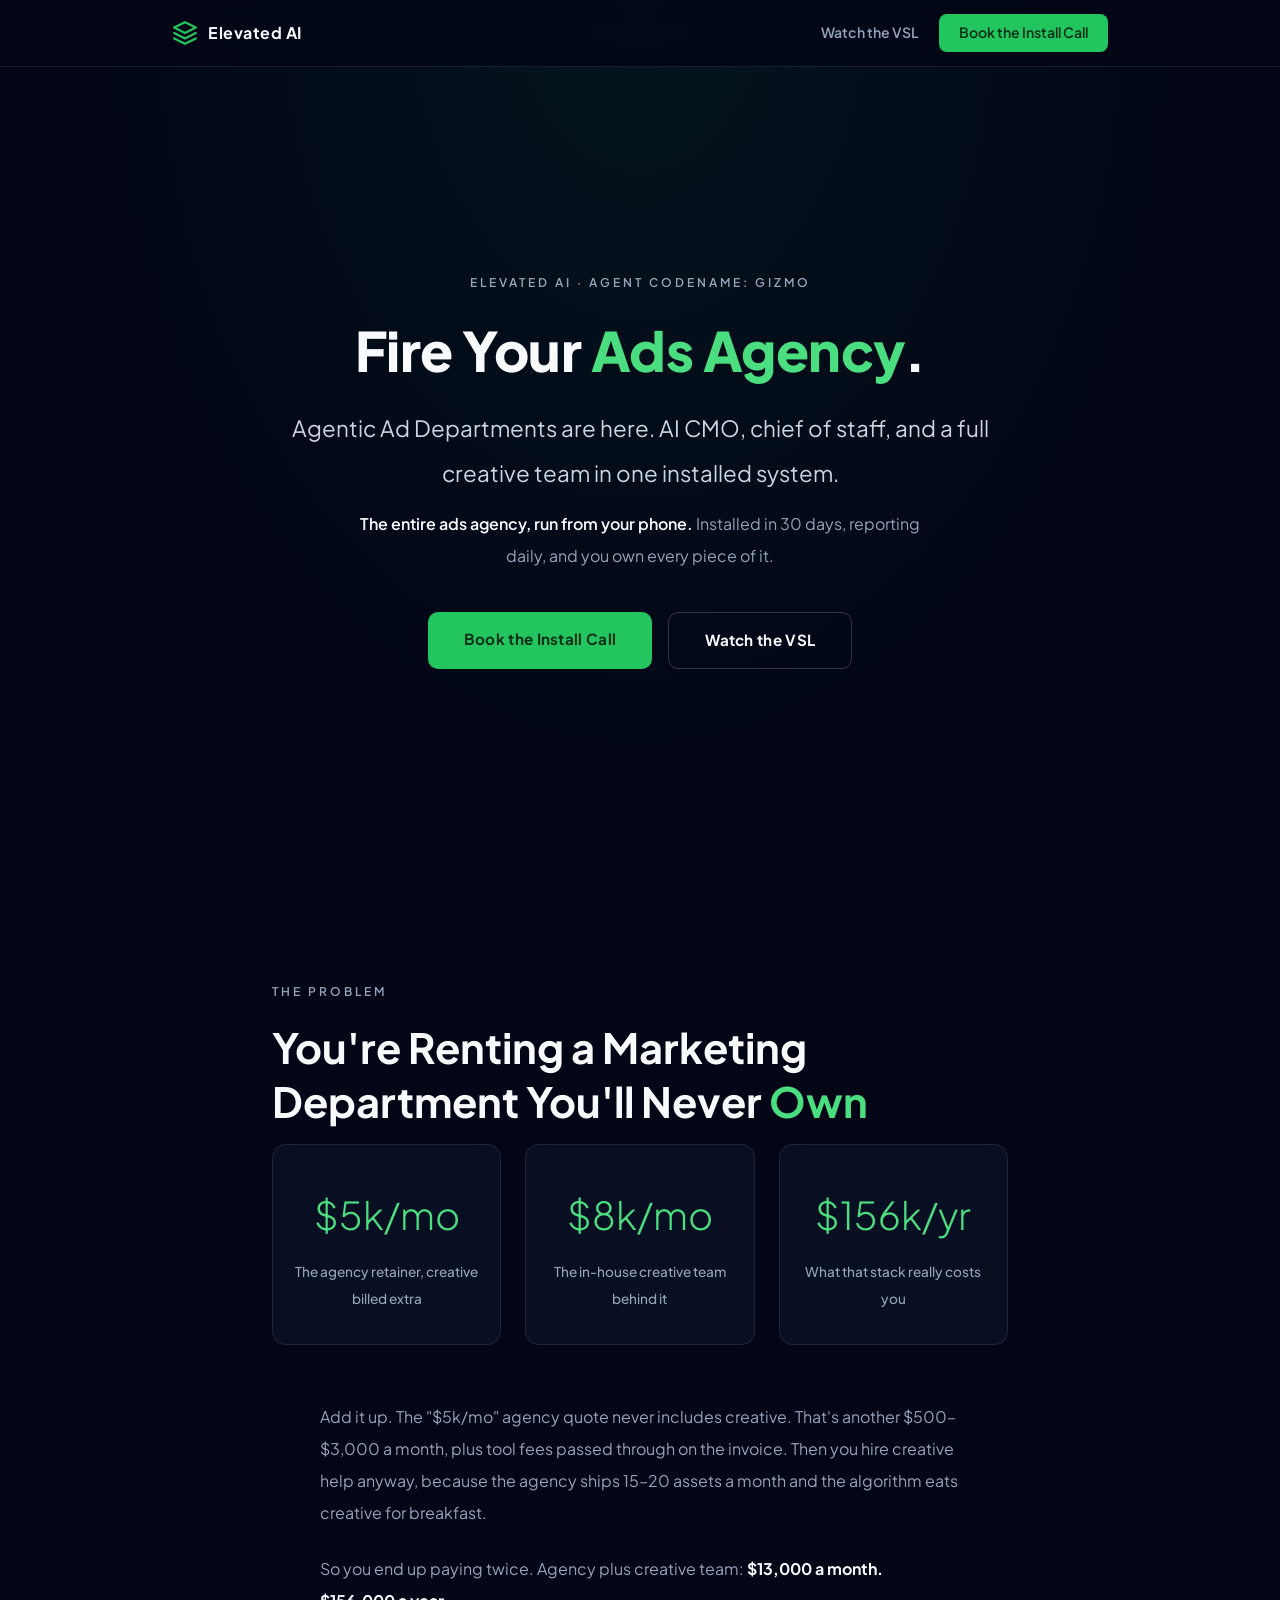
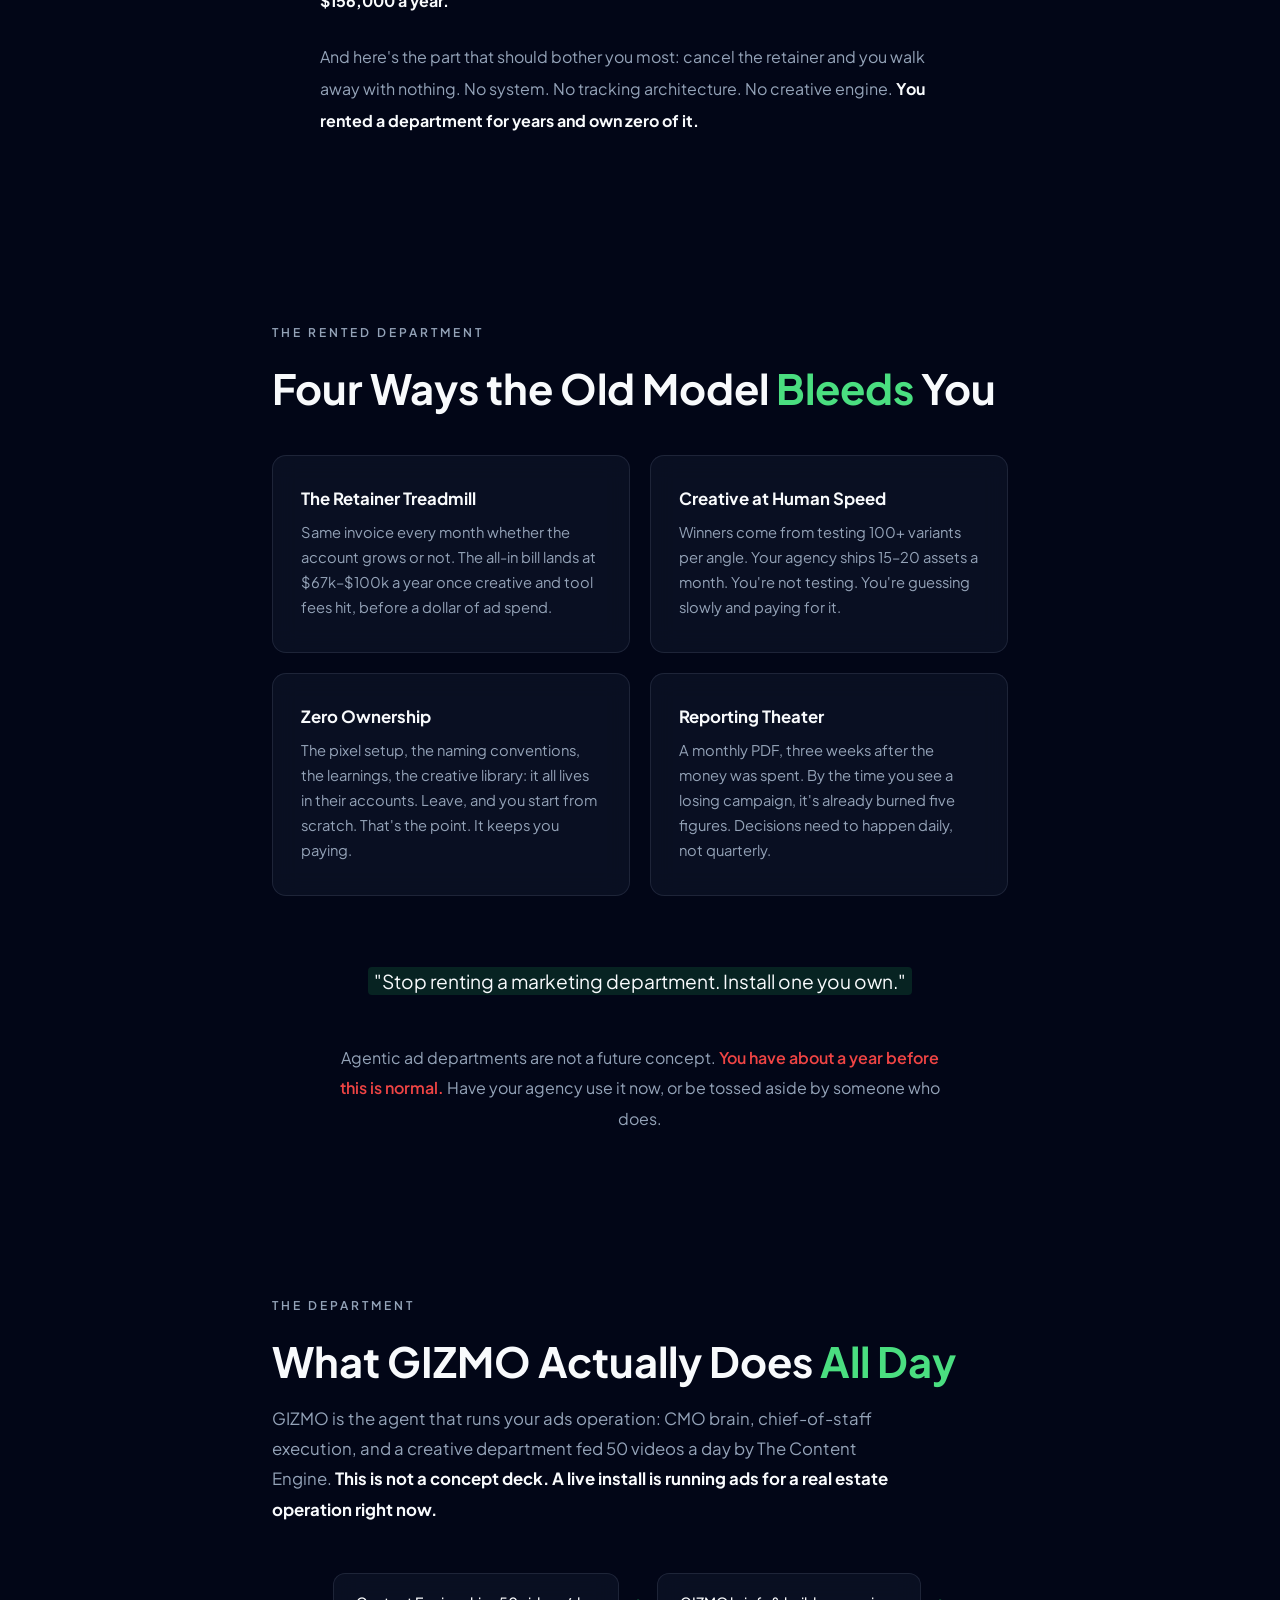
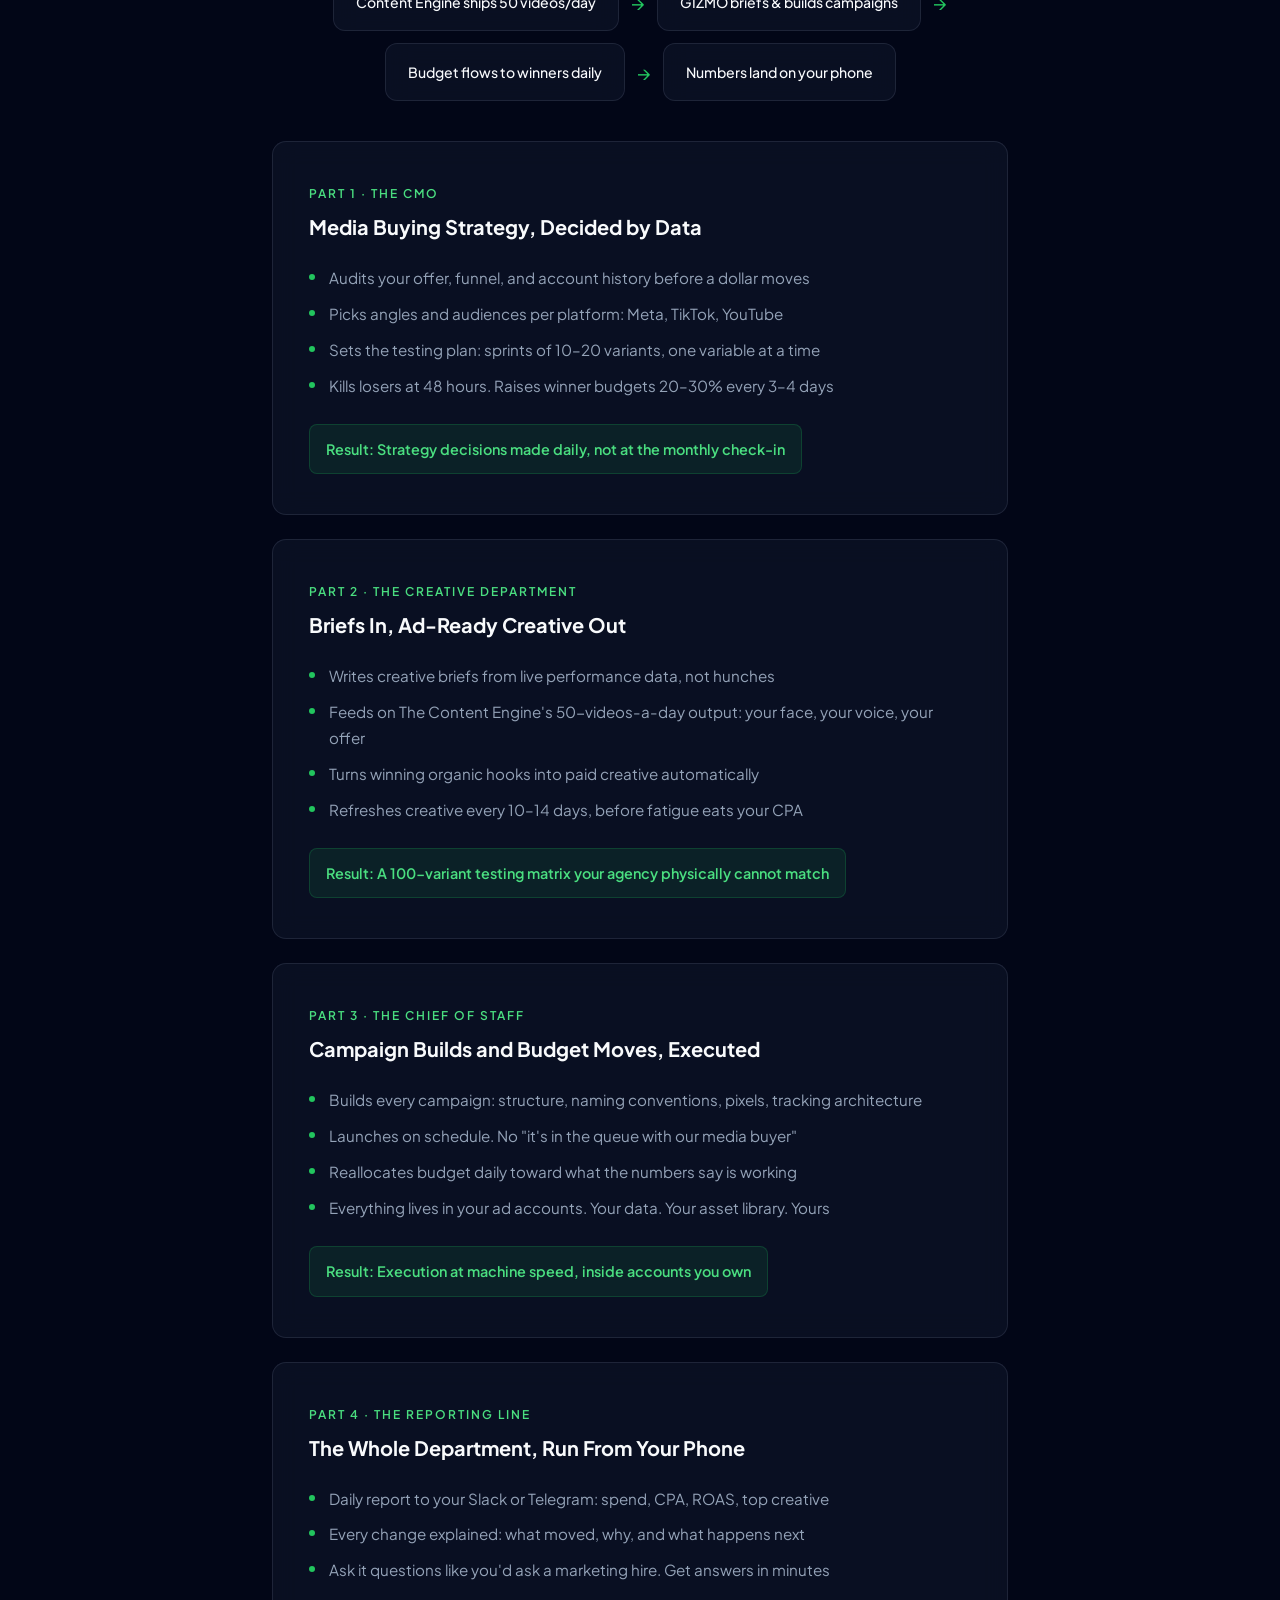
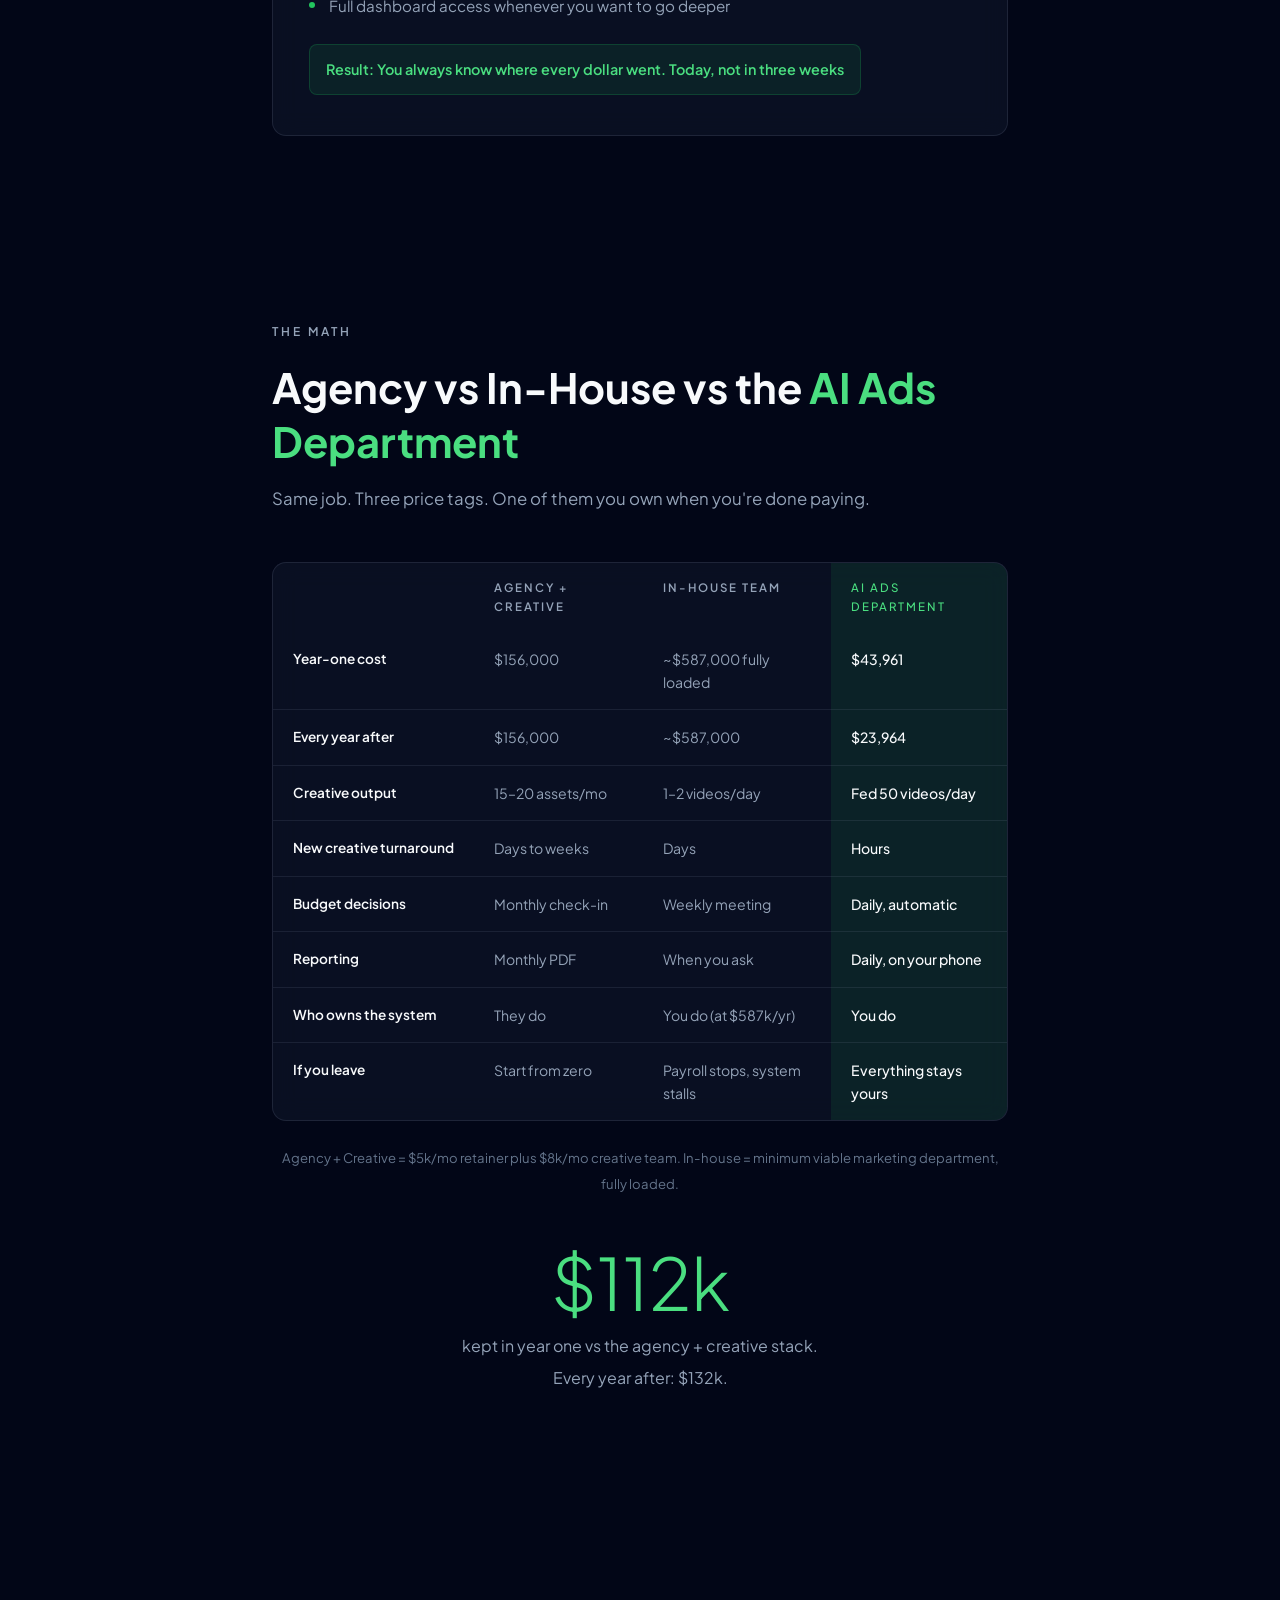
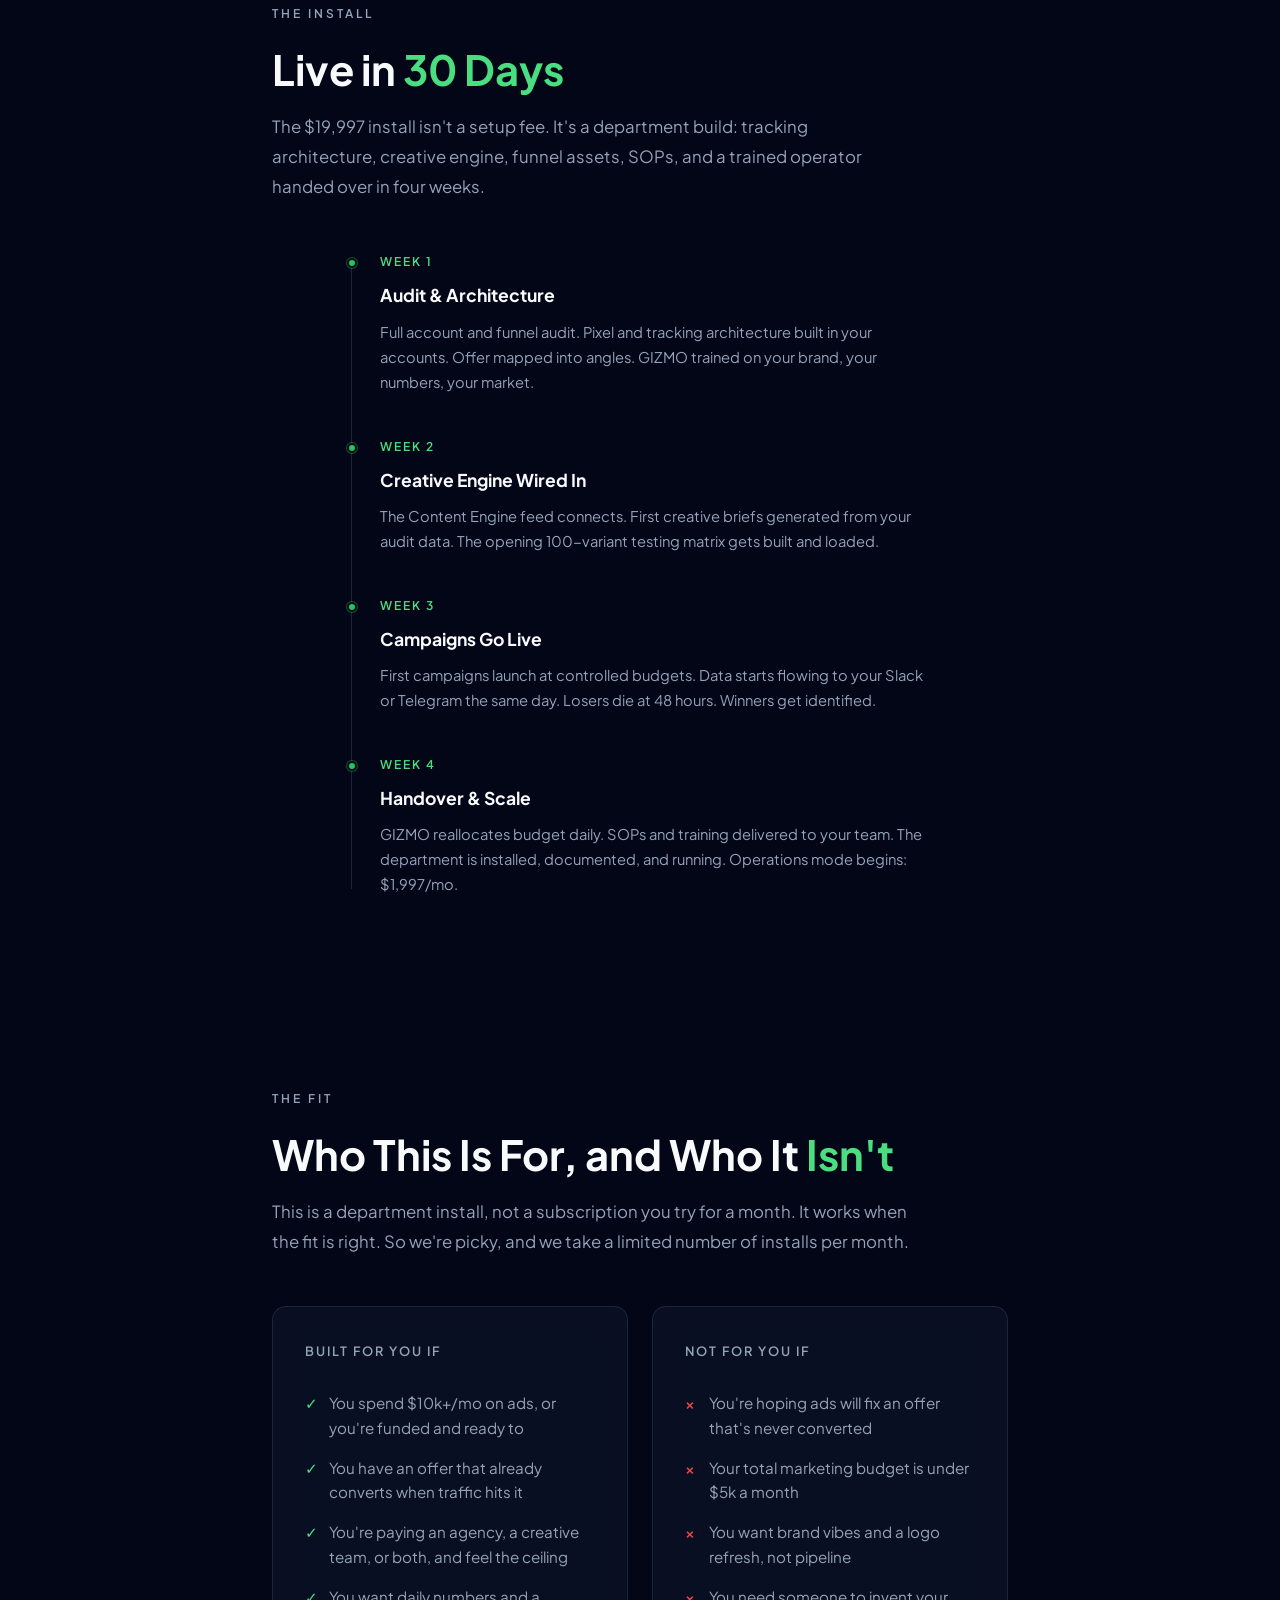
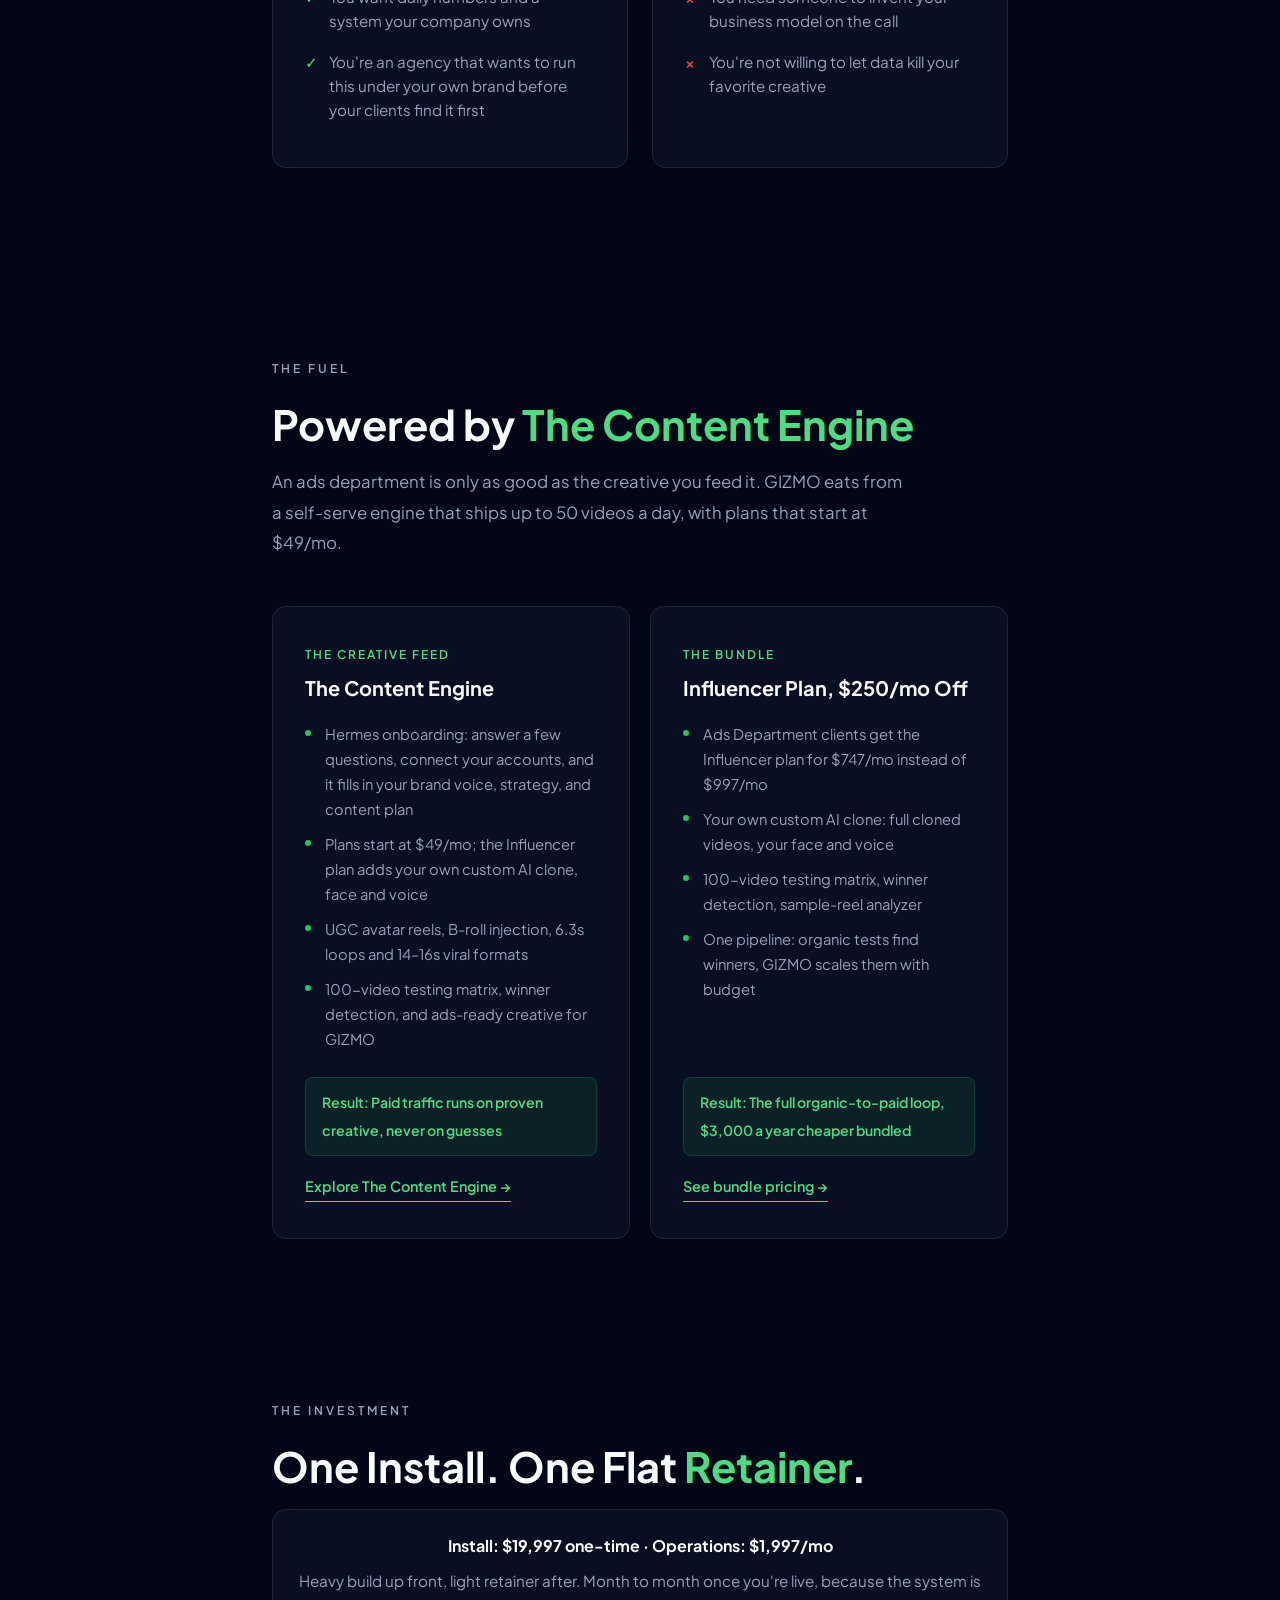
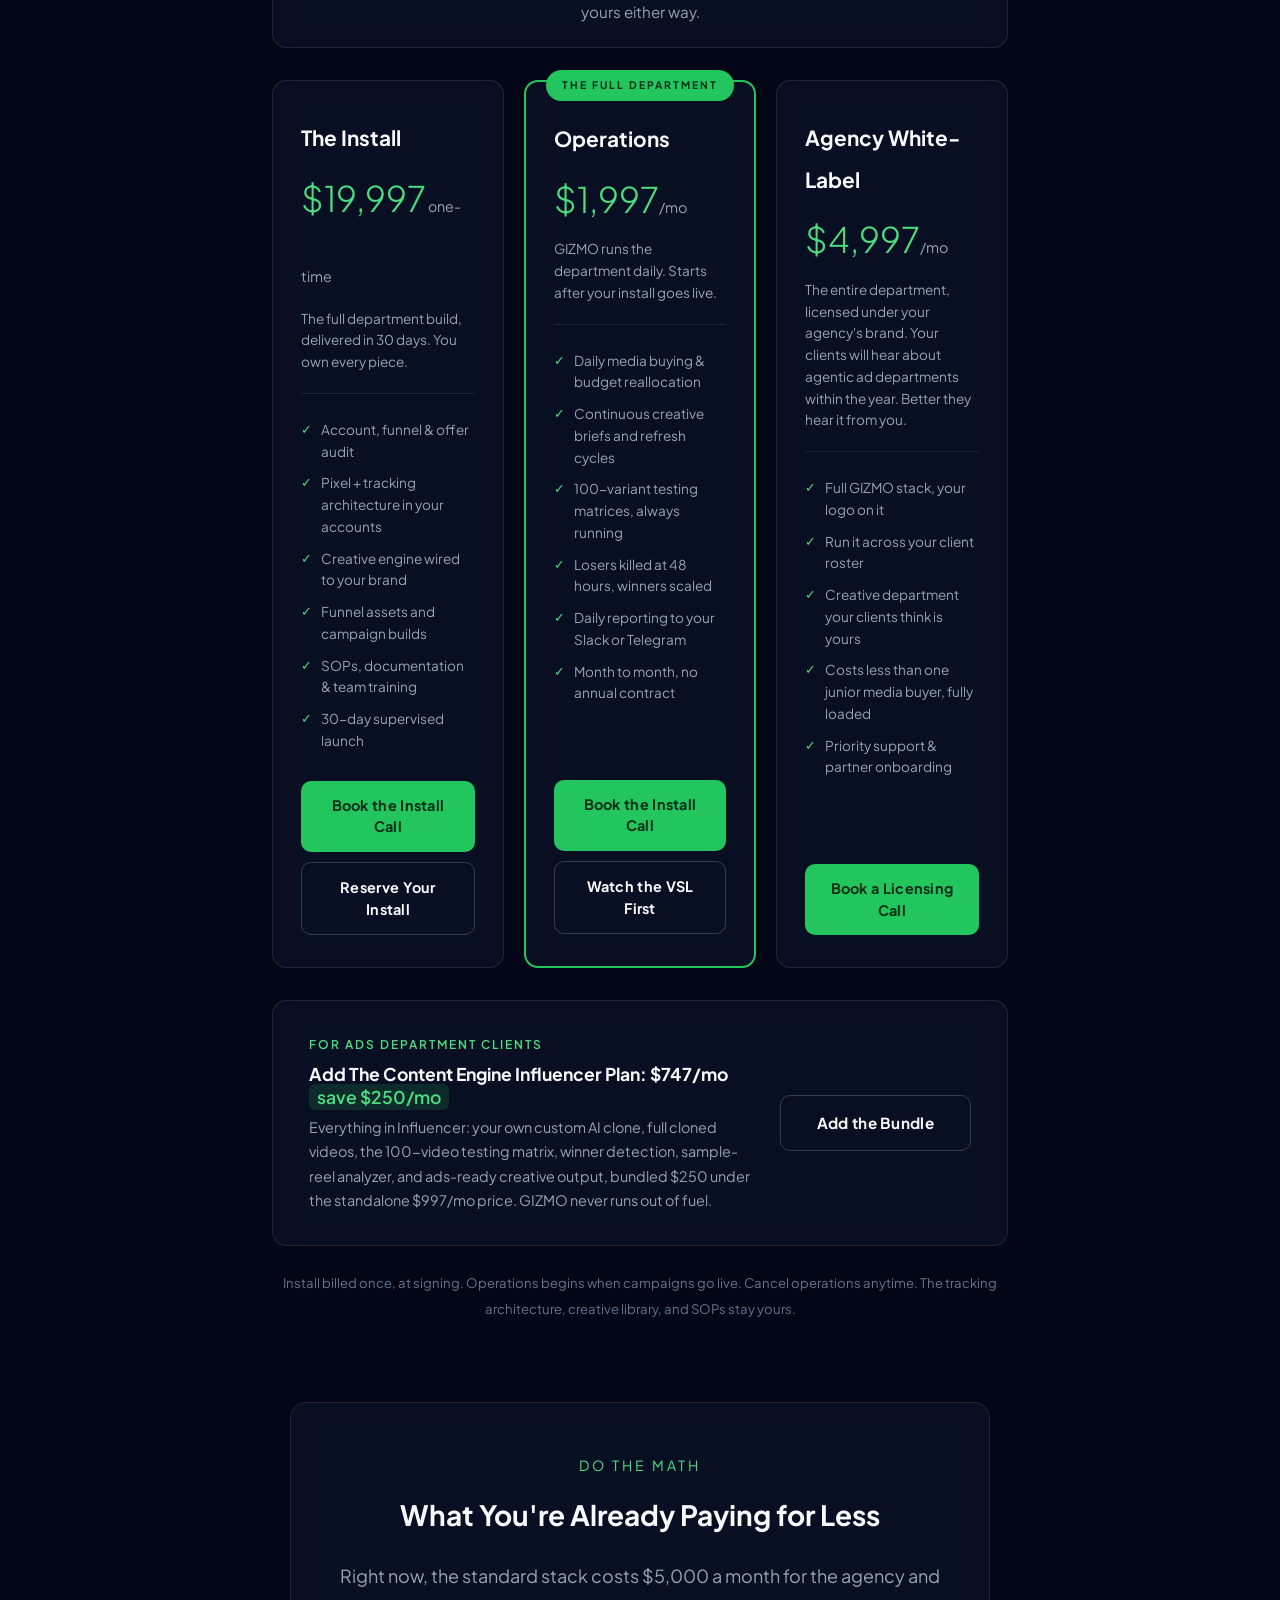
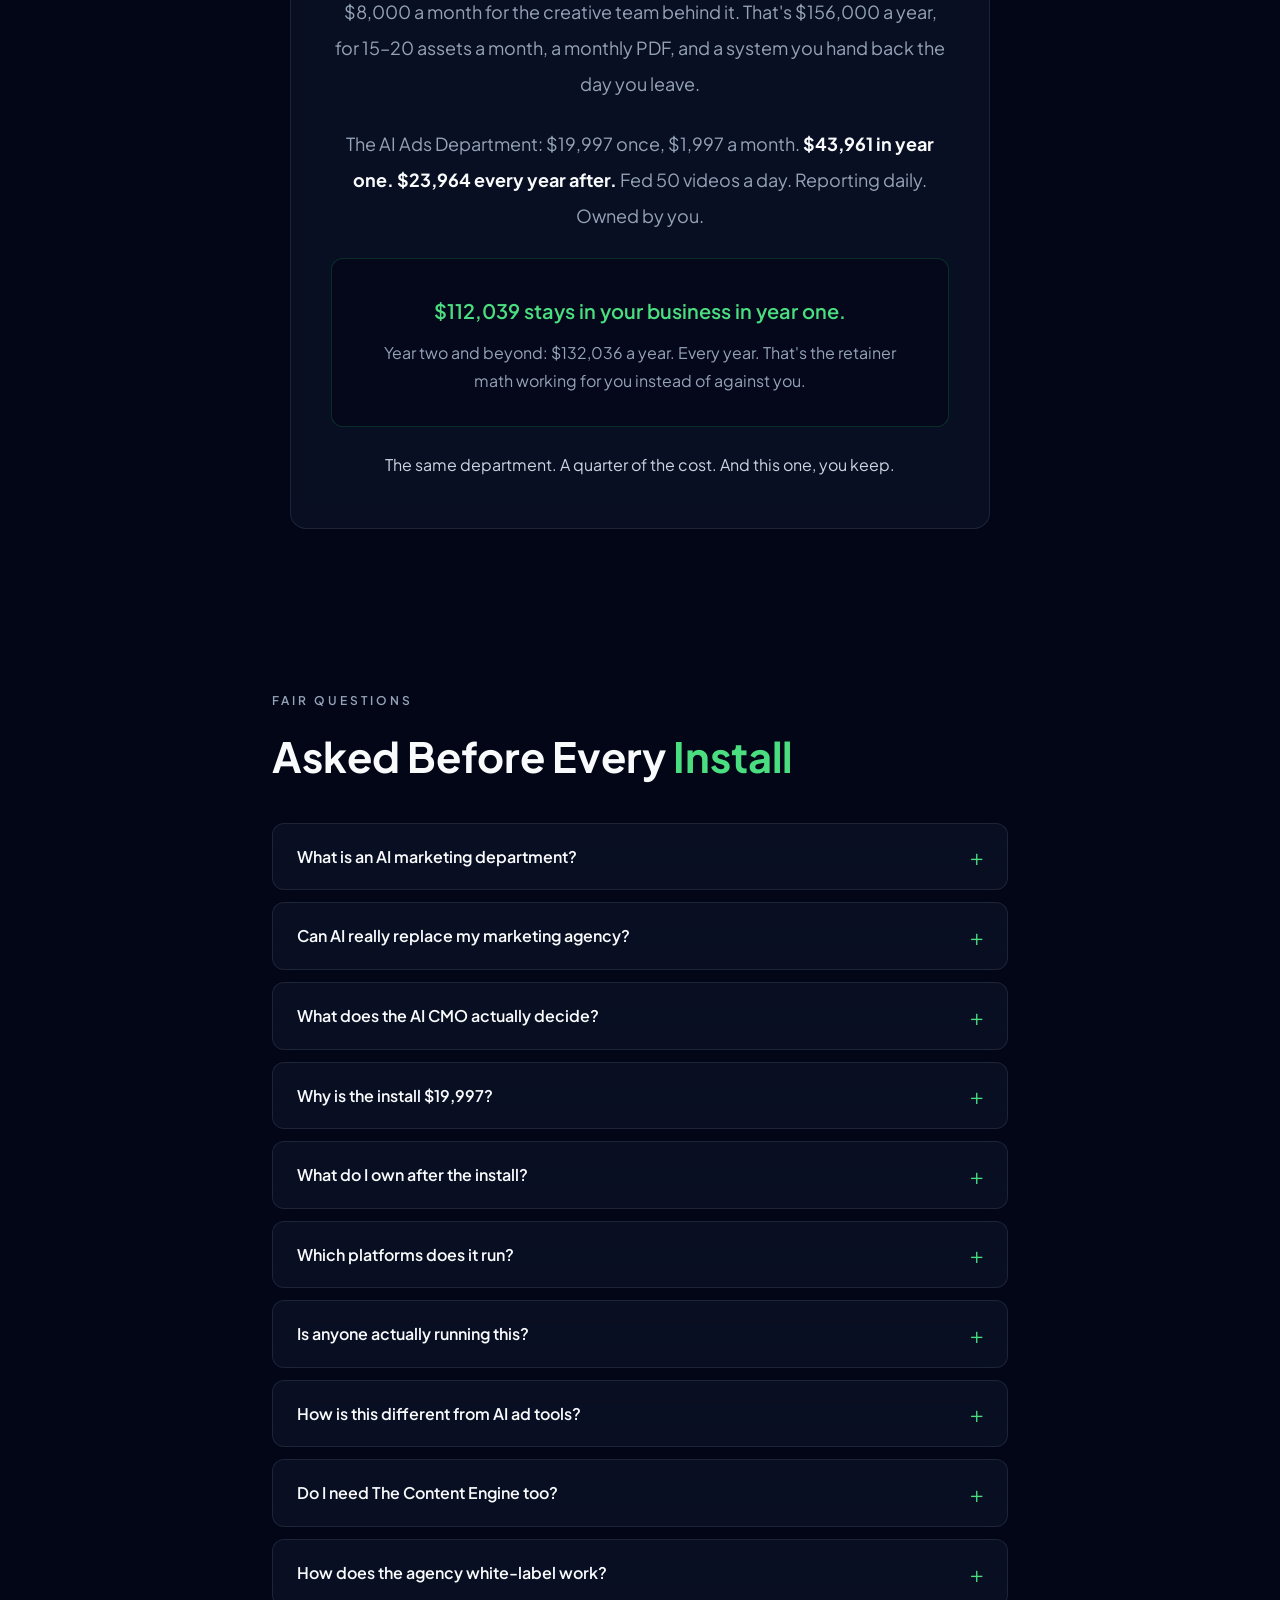
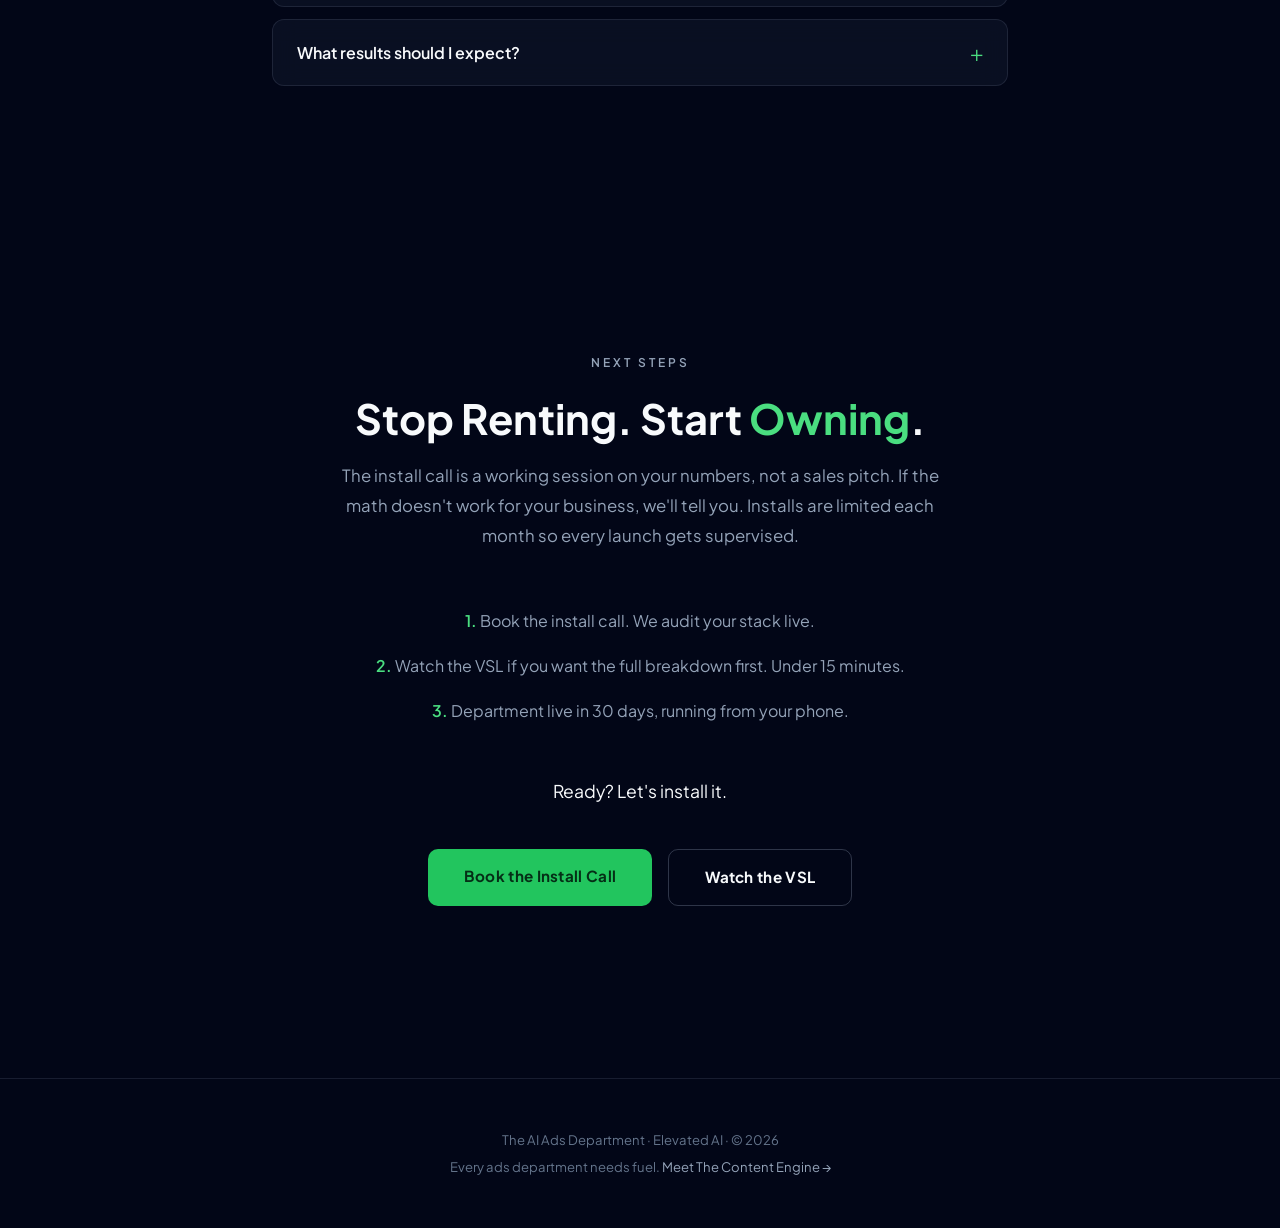
==== commit 155718bd: "Complete revamp: dark brand + new ladder across both funnels, wiring docs - Ads System: fire-your-ag" ====
--- a/ads-system/index.html
+++ b/ads-system/index.html
@@ -3,22 +3,25 @@
 <head>
 <meta charset="UTF-8">
 <meta name="viewport" content="width=device-width, initial-scale=1.0">
-<meta name="description" content="The AI Ads Department by Elevated AI — a full AI marketing department: AI CMO, chief of staff, and creative team in one installed system. Replaces $156k/yr of agency and creative payroll for ~$44k in year one. $19,997 install + $1,997/mo.">
-<meta name="keywords" content="AI marketing department, AI CMO, replace marketing agency with AI, AI ads department, AI media buying, AI creative department, white label AI ads, AI advertising system, marketing agency alternative">
+<meta name="description" content="Fire your ads agency. The AI Ads Department by Elevated AI is an agentic ad department: AI CMO, chief of staff, and creative team in one installed system you own. The entire ads agency, run from your phone. $19,997 install plus $1,997/mo.">
+<meta name="keywords" content="AI marketing department, agentic ad department, AI CMO, replace marketing agency with AI, fire your ads agency, AI ads department, AI media buying, AI creative department, white label AI ads, AI advertising system, marketing agency alternative">
 <meta property="og:type" content="website">
 <meta property="og:site_name" content="Elevated AI">
-<meta property="og:title" content="The AI Ads Department — Replace Your Marketing Agency With an AI CMO">
-<meta property="og:description" content="A $156,000-a-year marketing department, installed for ~$44k in year one. AI CMO, chief of staff, and creative team — fed 50 videos a day by The Content Engine. You own the system.">
-<title>The AI Ads Department — Replace Your Marketing Agency With an AI CMO | Elevated AI</title>
+<meta property="og:title" content="Fire Your Ads Agency. Agentic Ad Departments Are Here | The AI Ads Department">
+<meta property="og:description" content="An AI CMO, chief of staff, and creative team in one installed system, fed 50 videos a day by The Content Engine. The entire ads agency, run from your phone. You own the system. $19,997 install plus $1,997/mo.">
+<title>The AI Ads Department | Fire Your Ads Agency. Agentic Ad Departments Are Here | Elevated AI</title>
+<link rel="preconnect" href="https://fonts.googleapis.com">
+<link rel="preconnect" href="https://fonts.gstatic.com" crossorigin>
+<link href="https://fonts.googleapis.com/css2?family=Plus+Jakarta+Sans:wght@300;400;500;600;700;800&display=swap" rel="stylesheet">
 <style>
 *, *::before, *::after { margin: 0; padding: 0; box-sizing: border-box; }
 
-html { scroll-behavior: smooth; }
+html { scroll-behavior: smooth; scroll-padding-top: 90px; }
 
 body {
-  font-family: -apple-system, BlinkMacSystemFont, 'Segoe UI', 'Roboto', sans-serif;
-  background: #ffffff;
-  color: #1a1a1a;
+  font-family: 'Plus Jakarta Sans', system-ui, -apple-system, 'Segoe UI', sans-serif;
+  background: #020617;
+  color: #f8fafc;
   font-size: 19px;
   line-height: 2.0;
   -webkit-font-smoothing: antialiased;
@@ -31,6 +34,9 @@
   margin: 0 auto;
   padding: 0 32px;
 }
+
+.accent { color: #4ADE80; }
+.urgent { color: #EF4444; font-weight: 600; }
 
 /* Fade-in animation */
 .fade-in {
@@ -47,32 +53,94 @@
 .fade-in.d3 { transition-delay: 0.3s; }
 .fade-in.d4 { transition-delay: 0.4s; }
 
-/* ─── BUTTONS ─── */
+/* NAV */
+.site-nav {
+  position: fixed;
+  top: 0; left: 0; right: 0;
+  z-index: 100;
+  background: rgba(2, 6, 23, 0.8);
+  backdrop-filter: blur(12px);
+  -webkit-backdrop-filter: blur(12px);
+  border-bottom: 1px solid rgba(148, 163, 184, 0.15);
+}
+.nav-inner {
+  max-width: 1000px;
+  margin: 0 auto;
+  padding: 14px 32px;
+  display: flex;
+  align-items: center;
+  justify-content: space-between;
+  gap: 16px;
+}
+.nav-brand {
+  display: flex;
+  align-items: center;
+  gap: 10px;
+  text-decoration: none;
+}
+.nav-brand svg { display: block; }
+.nav-wordmark {
+  font-size: 1rem;
+  font-weight: 700;
+  letter-spacing: 0.5px;
+  color: #f8fafc;
+  line-height: 1;
+}
+.nav-links {
+  display: flex;
+  align-items: center;
+  gap: 20px;
+}
+.nav-links a {
+  font-size: 0.88rem;
+  font-weight: 600;
+  color: #94a3b8;
+  text-decoration: none;
+  transition: color 0.3s;
+  line-height: 1.4;
+}
+.nav-links a:hover { color: #f8fafc; }
+.nav-links .nav-cta {
+  background: #22C55E;
+  color: #052e16;
+  padding: 9px 20px;
+  border-radius: 8px;
+  transition: background 0.3s, transform 0.3s;
+}
+.nav-links .nav-cta:hover {
+  background: #4ADE80;
+  color: #052e16;
+  transform: translateY(-1px);
+}
+
+/* BUTTONS */
 .btn {
   display: inline-block;
-  background: #1a1a1a;
-  color: #ffffff;
+  background: #22C55E;
+  color: #052e16;
   font-size: 0.95rem;
-  font-weight: 600;
+  font-weight: 700;
   letter-spacing: 0.3px;
   padding: 16px 36px;
-  border-radius: 8px;
+  border-radius: 10px;
   text-decoration: none;
   line-height: 1.5;
-  transition: transform 0.3s, opacity 0.3s, border-color 0.3s;
+  transition: transform 0.3s, background 0.3s, border-color 0.3s, box-shadow 0.3s;
 }
 .btn:hover {
   transform: translateY(-2px);
-  opacity: 0.85;
+  background: #4ADE80;
+  box-shadow: 0 0 24px rgba(34, 197, 94, 0.25);
 }
 .btn-ghost {
-  background: #ffffff;
-  color: #1a1a1a;
-  border: 1px solid #e0e0e0;
+  background: transparent;
+  color: #f8fafc;
+  border: 1px solid rgba(148, 163, 184, 0.3);
 }
 .btn-ghost:hover {
-  opacity: 1;
-  border-color: #bbb;
+  background: rgba(15, 23, 42, 0.6);
+  border-color: rgba(34, 197, 94, 0.5);
+  box-shadow: none;
 }
 .btn-block {
   display: block;
@@ -91,44 +159,46 @@
   margin-top: 40px;
 }
 
-/* ─── HERO ─── */
+/* HERO */
 .hero {
   min-height: 100vh;
   display: flex;
   align-items: center;
   justify-content: center;
   text-align: center;
-  padding: 80px 32px;
+  padding: 120px 32px 80px;
+  background: radial-gradient(ellipse at 50% 0%, rgba(34, 197, 94, 0.08), transparent 60%);
 }
 .hero .brand-label {
   font-size: 12px;
   font-weight: 600;
   letter-spacing: 3px;
   text-transform: uppercase;
-  color: #999;
+  color: #94a3b8;
   margin-bottom: 20px;
 }
 .hero h1 {
   font-size: clamp(2.4rem, 5vw, 3.4rem);
-  font-weight: 300;
+  font-weight: 800;
   letter-spacing: -0.5px;
   margin-bottom: 20px;
-  color: #1a1a1a;
+  color: #f8fafc;
 }
 .hero .subtitle {
   font-size: clamp(1.1rem, 2.5vw, 1.4rem);
   font-weight: 400;
-  color: #555;
+  color: #cbd5e1;
   margin-bottom: 12px;
 }
 .hero .sub-desc {
   font-size: 1rem;
-  color: #888;
-  max-width: 520px;
+  color: #94a3b8;
+  max-width: 560px;
   margin: 0 auto;
 }
-
-/* ─── SECTIONS ─── */
+.hero .sub-desc strong { color: #f8fafc; font-weight: 600; }
+
+/* SECTIONS */
 section {
   min-height: 100vh;
   display: flex;
@@ -144,24 +214,25 @@
   font-weight: 600;
   letter-spacing: 3px;
   text-transform: uppercase;
-  color: #999;
+  color: #94a3b8;
   margin-bottom: 16px;
 }
 .section-title {
   font-size: clamp(2rem, 4vw, 2.6rem);
-  font-weight: 300;
+  font-weight: 700;
   margin-bottom: 16px;
-  color: #1a1a1a;
+  color: #f8fafc;
 }
 .section-subtitle {
   font-size: 1.05rem;
-  color: #666;
+  color: #94a3b8;
   max-width: 640px;
   margin-bottom: 48px;
   line-height: 1.8;
 }
-
-/* ─── STAT BLOCK ─── */
+.section-subtitle strong { color: #f8fafc; }
+
+/* STAT BLOCK */
 .stat-row {
   display: grid;
   grid-template-columns: repeat(3, 1fr);
@@ -171,39 +242,43 @@
 .stat-item {
   text-align: center;
   padding: 32px 16px;
-  border: 1px solid #e0e0e0;
-  border-radius: 8px;
-  transition: border-color 0.3s, transform 0.3s;
+  background: rgba(15, 23, 42, 0.6);
+  border: 1px solid rgba(148, 163, 184, 0.15);
+  backdrop-filter: blur(12px);
+  -webkit-backdrop-filter: blur(12px);
+  border-radius: 14px;
+  transition: border-color 0.3s, transform 0.3s, box-shadow 0.3s;
 }
 .stat-item:hover {
-  border-color: #bbb;
-  transform: translateY(-2px);
+  border-color: rgba(34, 197, 94, 0.4);
+  transform: translateY(-3px);
+  box-shadow: 0 0 24px rgba(34, 197, 94, 0.12);
 }
 .stat-number {
   font-size: 2.4rem;
   font-weight: 300;
-  color: #1a1a1a;
+  color: #4ADE80;
   margin-bottom: 4px;
 }
 .stat-label {
   font-size: 0.85rem;
-  color: #888;
+  color: #94a3b8;
   font-weight: 500;
 }
 
-/* ─── COPY BLOCKS ─── */
+/* COPY BLOCKS */
 .copy-block {
   max-width: 640px;
   margin: 0 auto;
 }
 .copy-block p {
-  color: #555;
+  color: #94a3b8;
   margin-bottom: 24px;
   font-size: 1rem;
 }
-.copy-block p strong { color: #1a1a1a; }
-
-/* ─── CARDS GRID ─── */
+.copy-block p strong { color: #f8fafc; }
+
+/* CARDS GRID */
 .cards-grid {
   display: grid;
   grid-template-columns: repeat(2, 1fr);
@@ -212,45 +287,58 @@
   margin-bottom: 48px;
 }
 .card {
-  background: #ffffff;
-  border: 1px solid #e0e0e0;
-  border-radius: 8px;
+  background: rgba(15, 23, 42, 0.6);
+  border: 1px solid rgba(148, 163, 184, 0.15);
+  backdrop-filter: blur(12px);
+  -webkit-backdrop-filter: blur(12px);
+  border-radius: 14px;
   padding: 32px 28px;
-  transition: transform 0.3s, border-color 0.3s;
+  transition: transform 0.3s, border-color 0.3s, box-shadow 0.3s;
 }
 .card:hover {
   transform: translateY(-3px);
-  border-color: #bbb;
+  border-color: rgba(34, 197, 94, 0.4);
+  box-shadow: 0 0 24px rgba(34, 197, 94, 0.12);
 }
 .card h3 {
   font-size: 1.05rem;
-  font-weight: 600;
+  font-weight: 700;
   margin-bottom: 10px;
-  color: #1a1a1a;
+  color: #f8fafc;
 }
 .card p {
-  color: #666;
+  color: #94a3b8;
   font-size: 0.92rem;
   line-height: 1.7;
 }
 
-/* ─── PULL QUOTE ─── */
+/* PULL QUOTE */
 .pull-quote {
   padding: 20px 0;
   margin: 0 auto;
   max-width: 600px;
   font-size: 1.2rem;
   font-weight: 400;
-  color: #1a1a1a;
+  color: #f8fafc;
   text-align: center;
   line-height: 1.8;
 }
 .pull-quote .highlight {
-  background: #ffeb3b44;
+  background: rgba(34, 197, 94, 0.15);
+  color: #f8fafc;
   padding: 2px 6px;
-}
-
-/* ─── FLOW ─── */
+  border-radius: 4px;
+}
+.window-note {
+  margin: 24px auto 0;
+  max-width: 600px;
+  text-align: center;
+  font-size: 1rem;
+  color: #94a3b8;
+  line-height: 1.9;
+}
+
+/* FLOW */
 .journey-flow {
   display: flex;
   align-items: center;
@@ -260,16 +348,19 @@
   margin: 40px 0;
 }
 .journey-step {
-  border: 1px solid #e0e0e0;
-  border-radius: 8px;
+  background: rgba(15, 23, 42, 0.6);
+  border: 1px solid rgba(148, 163, 184, 0.15);
+  backdrop-filter: blur(12px);
+  -webkit-backdrop-filter: blur(12px);
+  border-radius: 12px;
   padding: 14px 22px;
   font-size: 0.88rem;
   font-weight: 500;
   text-align: center;
-  color: #1a1a1a;
+  color: #f8fafc;
 }
 .journey-arrow {
-  color: #ccc;
+  color: #22C55E;
   font-size: 1.2rem;
 }
 .big-stat {
@@ -279,19 +370,19 @@
 .big-stat-number {
   font-size: 4.5rem;
   font-weight: 300;
-  color: #1a1a1a;
+  color: #4ADE80;
   line-height: 1;
 }
 .big-stat-label {
   font-size: 1rem;
-  color: #666;
+  color: #94a3b8;
   margin-top: 12px;
   max-width: 380px;
   margin-left: auto;
   margin-right: auto;
 }
 
-/* ─── MODULE CARDS ─── */
+/* MODULE CARDS */
 .module-grid {
   display: grid;
   grid-template-columns: repeat(2, 1fr);
@@ -299,37 +390,41 @@
   margin-top: 40px;
 }
 .module-card {
-  border: 1px solid #e0e0e0;
-  border-radius: 8px;
+  background: rgba(15, 23, 42, 0.6);
+  border: 1px solid rgba(148, 163, 184, 0.15);
+  backdrop-filter: blur(12px);
+  -webkit-backdrop-filter: blur(12px);
+  border-radius: 14px;
   padding: 36px 32px;
-  transition: transform 0.3s, border-color 0.3s;
+  transition: transform 0.3s, border-color 0.3s, box-shadow 0.3s;
   display: flex;
   flex-direction: column;
 }
 .module-card:hover {
   transform: translateY(-3px);
-  border-color: #bbb;
+  border-color: rgba(34, 197, 94, 0.4);
+  box-shadow: 0 0 24px rgba(34, 197, 94, 0.12);
 }
 .module-num {
   font-size: 0.75rem;
   font-weight: 600;
   letter-spacing: 2px;
   text-transform: uppercase;
-  color: #aaa;
+  color: #4ADE80;
   margin-bottom: 8px;
 }
 .module-card h3 {
   font-size: 1.25rem;
-  font-weight: 500;
+  font-weight: 700;
   margin-bottom: 16px;
-  color: #1a1a1a;
+  color: #f8fafc;
 }
 .module-card ul {
   list-style: none;
   margin-bottom: 20px;
 }
 .module-card li {
-  color: #555;
+  color: #94a3b8;
   font-size: 0.92rem;
   padding: 5px 0 5px 20px;
   position: relative;
@@ -341,15 +436,16 @@
   left: 0; top: 13px;
   width: 6px; height: 6px;
   border-radius: 50%;
-  background: #ccc;
+  background: #22C55E;
 }
 .module-result {
   font-size: 0.88rem;
   font-weight: 600;
-  color: #1a1a1a;
+  color: #4ADE80;
   padding: 10px 16px;
-  background: #ffeb3b22;
-  border-radius: 6px;
+  background: rgba(34, 197, 94, 0.1);
+  border: 1px solid rgba(34, 197, 94, 0.2);
+  border-radius: 8px;
   display: inline-block;
   margin-top: auto;
 }
@@ -358,46 +454,51 @@
   margin-top: 16px;
   font-size: 0.9rem;
   font-weight: 600;
-  color: #1a1a1a;
+  color: #4ADE80;
   text-decoration: none;
-  border-bottom: 1px solid #1a1a1a;
+  border-bottom: 1px solid #4ADE80;
   padding-bottom: 1px;
   transition: opacity 0.3s;
   align-self: flex-start;
 }
-.module-link:hover { opacity: 0.6; }
-
-/* ─── SOLUTION / FEATURE BLOCKS ─── */
+.module-link:hover { opacity: 0.7; }
+
+/* SOLUTION / FEATURE BLOCKS */
 .solution-block {
-  border: 1px solid #e0e0e0;
-  border-radius: 8px;
+  background: rgba(15, 23, 42, 0.6);
+  border: 1px solid rgba(148, 163, 184, 0.15);
+  backdrop-filter: blur(12px);
+  -webkit-backdrop-filter: blur(12px);
+  border-radius: 14px;
   padding: 40px 36px;
   margin-bottom: 24px;
-  transition: border-color 0.3s;
+  transition: border-color 0.3s, transform 0.3s, box-shadow 0.3s;
 }
 .solution-block:hover {
-  border-color: #bbb;
+  border-color: rgba(34, 197, 94, 0.4);
+  transform: translateY(-3px);
+  box-shadow: 0 0 24px rgba(34, 197, 94, 0.12);
 }
 .solution-part-label {
   font-size: 0.75rem;
   font-weight: 600;
   letter-spacing: 2px;
   text-transform: uppercase;
-  color: #aaa;
+  color: #4ADE80;
   margin-bottom: 8px;
 }
 .solution-block h3 {
   font-size: 1.25rem;
-  font-weight: 500;
+  font-weight: 700;
   margin-bottom: 20px;
-  color: #1a1a1a;
+  color: #f8fafc;
 }
 .solution-block ul {
   list-style: none;
   margin-bottom: 20px;
 }
 .solution-block li {
-  color: #555;
+  color: #94a3b8;
   font-size: 0.95rem;
   padding: 5px 0 5px 20px;
   position: relative;
@@ -409,25 +510,29 @@
   left: 0; top: 14px;
   width: 6px; height: 6px;
   border-radius: 50%;
-  background: #ccc;
+  background: #22C55E;
 }
 .solution-result {
   font-size: 0.9rem;
   font-weight: 600;
-  color: #1a1a1a;
+  color: #4ADE80;
   padding: 10px 16px;
-  background: #ffeb3b22;
-  border-radius: 6px;
+  background: rgba(34, 197, 94, 0.1);
+  border: 1px solid rgba(34, 197, 94, 0.2);
+  border-radius: 8px;
   display: inline-block;
 }
 
-/* ─── COMPARISON TABLE ─── */
+/* COMPARISON TABLE */
 .compare-wrap {
   overflow-x: auto;
   margin-top: 40px;
   margin-bottom: 24px;
-  border: 1px solid #e0e0e0;
-  border-radius: 8px;
+  background: rgba(15, 23, 42, 0.6);
+  border: 1px solid rgba(148, 163, 184, 0.15);
+  backdrop-filter: blur(12px);
+  -webkit-backdrop-filter: blur(12px);
+  border-radius: 14px;
 }
 .compare {
   width: 100%;
@@ -438,7 +543,7 @@
 .compare th, .compare td {
   padding: 16px 20px;
   text-align: left;
-  border-bottom: 1px solid #e0e0e0;
+  border-bottom: 1px solid rgba(148, 163, 184, 0.12);
   line-height: 1.6;
   vertical-align: top;
 }
@@ -448,31 +553,31 @@
   font-weight: 600;
   letter-spacing: 2px;
   text-transform: uppercase;
-  color: #999;
-  border-bottom: 1px solid #e0e0e0;
+  color: #94a3b8;
+  border-bottom: 1px solid rgba(148, 163, 184, 0.15);
 }
 .compare tbody th {
   font-weight: 600;
-  color: #1a1a1a;
+  color: #f8fafc;
   font-size: 0.85rem;
   white-space: nowrap;
 }
-.compare td { color: #555; }
+.compare td { color: #94a3b8; }
 .compare .col-us {
-  background: #ffeb3b22;
-  color: #1a1a1a;
+  background: rgba(34, 197, 94, 0.1);
+  color: #f8fafc;
   font-weight: 500;
 }
 .compare thead .col-us {
-  color: #1a1a1a;
+  color: #4ADE80;
 }
 .compare-fine {
   text-align: center;
-  color: #aaa;
+  color: #64748b;
   font-size: 0.82rem;
 }
 
-/* ─── TIMELINE ─── */
+/* TIMELINE */
 .timeline {
   max-width: 600px;
   margin: 0 auto;
@@ -484,7 +589,7 @@
   position: absolute;
   left: 11px; top: 8px; bottom: 8px;
   width: 1px;
-  background: #e0e0e0;
+  background: rgba(148, 163, 184, 0.2);
 }
 .timeline-item {
   margin-bottom: 40px;
@@ -496,31 +601,31 @@
   left: -33px; top: 8px;
   width: 10px; height: 10px;
   border-radius: 50%;
-  background: #1a1a1a;
-  border: 2px solid #fff;
-  box-shadow: 0 0 0 1px #e0e0e0;
+  background: #22C55E;
+  border: 2px solid #020617;
+  box-shadow: 0 0 0 1px rgba(34, 197, 94, 0.4);
 }
 .timeline-label {
   font-size: 0.75rem;
   font-weight: 600;
   letter-spacing: 2px;
   text-transform: uppercase;
-  color: #aaa;
+  color: #4ADE80;
   margin-bottom: 4px;
 }
 .timeline-title {
   font-size: 1.1rem;
-  font-weight: 600;
+  font-weight: 700;
   margin-bottom: 6px;
-  color: #1a1a1a;
+  color: #f8fafc;
 }
 .timeline-desc {
-  color: #666;
+  color: #94a3b8;
   font-size: 0.92rem;
   line-height: 1.7;
 }
 
-/* ─── FOR / NOT FOR ─── */
+/* FOR / NOT FOR */
 .ba-grid {
   display: grid;
   grid-template-columns: 1fr 1fr;
@@ -529,8 +634,11 @@
 }
 .ba-col {
   padding: 36px 32px;
-  border-radius: 8px;
-  border: 1px solid #e0e0e0;
+  background: rgba(15, 23, 42, 0.6);
+  border: 1px solid rgba(148, 163, 184, 0.15);
+  backdrop-filter: blur(12px);
+  -webkit-backdrop-filter: blur(12px);
+  border-radius: 14px;
 }
 .ba-col h3 {
   font-size: 0.8rem;
@@ -538,43 +646,46 @@
   letter-spacing: 2px;
   text-transform: uppercase;
   margin-bottom: 24px;
-  color: #999;
+  color: #94a3b8;
 }
 .ba-col ul { list-style: none; }
 .ba-col li {
-  color: #555;
+  color: #94a3b8;
   font-size: 0.95rem;
   padding: 8px 0 8px 24px;
   position: relative;
   line-height: 1.6;
 }
 .ba-before li::before {
-  content: '\2014';
+  content: '\00D7';
   position: absolute;
   left: 0;
-  color: #ccc;
-  font-weight: 500;
+  color: #EF4444;
+  font-weight: 600;
 }
 .ba-after li::before {
   content: '\2713';
   position: absolute;
   left: 0;
-  color: #1a1a1a;
-  font-weight: 600;
-}
-
-/* ─── PRICING ─── */
+  color: #4ADE80;
+  font-weight: 600;
+}
+
+/* PRICING */
 .pricing-note {
   text-align: center;
   padding: 20px 24px;
-  border: 1px solid #e0e0e0;
-  border-radius: 8px;
+  background: rgba(15, 23, 42, 0.6);
+  border: 1px solid rgba(148, 163, 184, 0.15);
+  backdrop-filter: blur(12px);
+  -webkit-backdrop-filter: blur(12px);
+  border-radius: 14px;
   margin-bottom: 32px;
   font-size: 0.95rem;
-  color: #555;
+  color: #94a3b8;
 }
 .pricing-note strong {
-  color: #1a1a1a;
+  color: #f8fafc;
   display: block;
   margin-bottom: 4px;
   font-size: 1rem;
@@ -586,27 +697,31 @@
   margin-bottom: 24px;
 }
 .pricing-card {
-  border: 1px solid #e0e0e0;
-  border-radius: 8px;
+  background: rgba(15, 23, 42, 0.6);
+  border: 1px solid rgba(148, 163, 184, 0.15);
+  backdrop-filter: blur(12px);
+  -webkit-backdrop-filter: blur(12px);
+  border-radius: 14px;
   padding: 36px 28px 32px;
   position: relative;
-  transition: transform 0.3s, border-color 0.3s;
+  transition: transform 0.3s, border-color 0.3s, box-shadow 0.3s;
   display: flex;
   flex-direction: column;
 }
 .pricing-card:hover {
   transform: translateY(-3px);
-  border-color: #bbb;
+  border-color: rgba(34, 197, 94, 0.4);
+  box-shadow: 0 0 24px rgba(34, 197, 94, 0.12);
 }
 .pricing-card.recommended {
-  border: 2px solid #1a1a1a;
+  border: 2px solid #22C55E;
 }
 .pricing-badge {
   position: absolute;
   top: -12px; left: 50%;
   transform: translateX(-50%);
-  background: #1a1a1a;
-  color: #fff;
+  background: #22C55E;
+  color: #052e16;
   font-size: 0.65rem;
   font-weight: 700;
   letter-spacing: 2px;
@@ -617,36 +732,36 @@
 }
 .pricing-tier {
   font-size: 1.3rem;
-  font-weight: 500;
+  font-weight: 700;
   margin-bottom: 4px;
-  color: #1a1a1a;
+  color: #f8fafc;
 }
 .pricing-price {
   font-size: 2.2rem;
   font-weight: 300;
   margin-bottom: 4px;
-  color: #1a1a1a;
+  color: #4ADE80;
 }
 .pricing-price span {
   font-size: 0.9rem;
   font-weight: 400;
-  color: #999;
+  color: #94a3b8;
 }
 .pricing-desc {
   font-size: 0.85rem;
-  color: #888;
+  color: #94a3b8;
   line-height: 1.6;
 }
 .pricing-features {
   list-style: none;
   margin: 20px 0 0;
   padding-top: 20px;
-  border-top: 1px solid #e0e0e0;
+  border-top: 1px solid rgba(148, 163, 184, 0.15);
   flex-grow: 1;
 }
 .pricing-features li {
   font-size: 0.85rem;
-  color: #555;
+  color: #94a3b8;
   padding: 5px 0 5px 20px;
   position: relative;
   line-height: 1.6;
@@ -655,132 +770,147 @@
   content: '\2713';
   position: absolute;
   left: 0;
-  color: #1a1a1a;
+  color: #4ADE80;
   font-weight: 600;
   font-size: 0.8rem;
 }
 .pricing-fine {
   text-align: center;
-  color: #aaa;
+  color: #64748b;
   font-size: 0.82rem;
 }
 
-/* ─── BUNDLE STRIP ─── */
+/* BUNDLE STRIP */
 .bundle-strip {
   margin-top: 32px;
   margin-bottom: 24px;
   padding: 32px 36px;
-  border: 1px solid #e0e0e0;
-  border-radius: 8px;
+  background: rgba(15, 23, 42, 0.6);
+  border: 1px solid rgba(148, 163, 184, 0.15);
+  backdrop-filter: blur(12px);
+  -webkit-backdrop-filter: blur(12px);
+  border-radius: 14px;
   display: flex;
   align-items: center;
   justify-content: space-between;
   gap: 24px;
   flex-wrap: wrap;
-  transition: border-color 0.3s;
-}
-.bundle-strip:hover { border-color: #bbb; }
+  transition: border-color 0.3s, box-shadow 0.3s;
+}
+.bundle-strip:hover {
+  border-color: rgba(34, 197, 94, 0.4);
+  box-shadow: 0 0 24px rgba(34, 197, 94, 0.12);
+}
 .bundle-strip .bundle-copy { flex: 1; min-width: 260px; }
 .bundle-strip .bundle-kicker {
   font-size: 0.75rem;
   font-weight: 600;
   letter-spacing: 2px;
   text-transform: uppercase;
-  color: #aaa;
+  color: #4ADE80;
   margin-bottom: 6px;
 }
 .bundle-strip h3 {
   font-size: 1.1rem;
-  font-weight: 600;
-  color: #1a1a1a;
+  font-weight: 700;
+  color: #f8fafc;
   margin-bottom: 6px;
 }
 .bundle-strip p {
   font-size: 0.9rem;
-  color: #666;
+  color: #94a3b8;
   line-height: 1.7;
 }
 .bundle-strip .bundle-save {
-  background: #ffeb3b22;
+  background: rgba(34, 197, 94, 0.15);
   border-radius: 6px;
   padding: 2px 8px;
   font-weight: 600;
-  color: #1a1a1a;
+  color: #4ADE80;
 }
 .bundle-strip .btn { flex-shrink: 0; }
 
-/* ─── ROI BOX ─── */
+/* ROI BOX */
 .roi-box {
   margin-top: 80px;
   max-width: 700px;
   margin-left: auto;
   margin-right: auto;
   padding: 48px 40px;
-  border: 1px solid #e0e0e0;
-  border-radius: 8px;
+  background: rgba(15, 23, 42, 0.6);
+  border: 1px solid rgba(148, 163, 184, 0.15);
+  backdrop-filter: blur(12px);
+  -webkit-backdrop-filter: blur(12px);
+  border-radius: 16px;
   text-align: center;
 }
 .roi-kicker {
   font-size: 14px;
   text-transform: uppercase;
   letter-spacing: 3px;
-  color: #999;
+  color: #4ADE80;
   margin-bottom: 16px;
 }
 .roi-box h3 {
   font-size: 28px;
-  font-weight: 300;
+  font-weight: 700;
   margin-bottom: 24px;
   line-height: 1.4;
+  color: #f8fafc;
 }
 .roi-box p {
   font-size: 18px;
   line-height: 2.0;
-  color: #444;
+  color: #94a3b8;
   margin-bottom: 24px;
 }
+.roi-box p strong { color: #f8fafc; }
 .roi-inset {
   padding: 32px;
-  background: #fafafa;
-  border-radius: 8px;
+  background: rgba(2, 6, 23, 0.6);
+  border: 1px solid rgba(34, 197, 94, 0.2);
+  border-radius: 12px;
   margin-bottom: 24px;
 }
 .roi-inset .roi-big {
   font-size: 20px;
-  font-weight: 500;
-  color: #1a1a1a;
+  font-weight: 600;
+  color: #4ADE80;
   margin-bottom: 8px;
 }
 .roi-inset .roi-small {
   font-size: 16px;
-  color: #999;
+  color: #94a3b8;
   margin-bottom: 0;
   line-height: 1.7;
 }
 .roi-close {
   font-size: 16px !important;
-  color: #666 !important;
+  color: #cbd5e1 !important;
   line-height: 1.8 !important;
   margin-bottom: 0 !important;
 }
 
-/* ─── FAQ ─── */
+/* FAQ */
 .faq-list {
   margin-top: 40px;
 }
 .faq-item {
-  border: 1px solid #e0e0e0;
-  border-radius: 8px;
+  background: rgba(15, 23, 42, 0.6);
+  border: 1px solid rgba(148, 163, 184, 0.15);
+  backdrop-filter: blur(12px);
+  -webkit-backdrop-filter: blur(12px);
+  border-radius: 12px;
   margin-bottom: 12px;
   transition: border-color 0.3s;
 }
-.faq-item:hover { border-color: #bbb; }
+.faq-item:hover { border-color: rgba(34, 197, 94, 0.4); }
 .faq-item summary {
   padding: 20px 24px;
   cursor: pointer;
   font-size: 1rem;
   font-weight: 600;
-  color: #1a1a1a;
+  color: #f8fafc;
   line-height: 1.6;
   list-style: none;
   display: flex;
@@ -793,21 +923,21 @@
   content: '+';
   font-size: 1.4rem;
   font-weight: 300;
-  color: #999;
+  color: #4ADE80;
   flex-shrink: 0;
   line-height: 1;
 }
 .faq-item[open] summary::after { content: '\2212'; }
 .faq-a {
   padding: 0 24px 24px;
-  color: #666;
+  color: #94a3b8;
   font-size: 0.95rem;
   line-height: 1.8;
 }
 .faq-a p { margin-bottom: 12px; }
 .faq-a p:last-child { margin-bottom: 0; }
 
-/* ─── NEXT STEPS ─── */
+/* NEXT STEPS */
 .next-steps {
   text-align: center;
 }
@@ -817,37 +947,38 @@
 }
 .next-steps .steps-list li {
   font-size: 1rem;
-  color: #555;
+  color: #94a3b8;
   padding: 8px 0;
   line-height: 1.8;
 }
 .next-steps .steps-list li span {
-  color: #1a1a1a;
-  font-weight: 500;
+  color: #4ADE80;
+  font-weight: 600;
 }
 .next-steps .ready {
   font-size: 1.1rem;
-  color: #1a1a1a;
+  color: #f8fafc;
   margin-top: 32px;
   margin-bottom: 32px;
   font-weight: 400;
 }
 
-/* ─── FOOTER ─── */
+/* FOOTER */
 footer {
   text-align: center;
   padding: 48px 32px;
-  border-top: 1px solid #e0e0e0;
-  color: #ccc;
+  border-top: 1px solid rgba(148, 163, 184, 0.15);
+  color: #64748b;
   font-size: 0.82rem;
 }
 footer a {
-  color: #999;
+  color: #94a3b8;
   text-decoration: none;
-}
-footer a:hover { color: #1a1a1a; }
-
-/* ─── RESPONSIVE ─── */
+  transition: color 0.3s;
+}
+footer a:hover { color: #4ADE80; }
+
+/* RESPONSIVE */
 @media (max-width: 768px) {
   section { padding: 60px 24px; min-height: auto; min-height: 100vh; }
   .stat-row { grid-template-columns: 1fr; gap: 16px; }
@@ -867,33 +998,52 @@
 
 @media (max-width: 480px) {
   body { font-size: 17px; }
-  .hero { padding: 60px 20px; }
+  .hero { padding: 110px 20px 60px; }
   .hero h1 { font-size: 2rem; }
   .pull-quote { font-size: 1.05rem; }
   .big-stat-number { font-size: 3.5rem; }
   .hero-cta .btn { width: 100%; }
+  .nav-links a:not(.nav-cta) { display: none; }
 }
 </style>
 </head>
 <body>
 
+<!-- NAV -->
+<nav class="site-nav">
+  <div class="nav-inner">
+    <a class="nav-brand" href="#top" aria-label="Elevated AI home">
+      <svg width="26" height="26" viewBox="0 0 24 24" fill="none" stroke="#22C55E" stroke-width="2" stroke-linecap="round" stroke-linejoin="round" aria-hidden="true">
+        <path d="M12 2 2 7l10 5 10-5-10-5z"></path>
+        <path d="M2 12l10 5 10-5"></path>
+        <path d="M2 17l10 5 10-5"></path>
+      </svg>
+      <span class="nav-wordmark">Elevated AI</span>
+    </a>
+    <div class="nav-links">
+      <a href="vsl.html">Watch the VSL</a>
+      <a href="https://cal.com/REPLACE_ELEVATED_AI/install-call" class="nav-cta">Book the Install Call</a>
+    </div>
+  </div>
+</nav>
+
 <!-- HERO -->
-<section class="hero">
+<section class="hero" id="top">
   <div class="container">
     <div class="fade-in">
       <div class="brand-label">Elevated AI &middot; Agent Codename: GIZMO</div>
-      <h1>The AI Ads Department</h1>
+      <h1>Fire Your <span class="accent">Ads Agency</span>.</h1>
     </div>
     <div class="fade-in d1">
-      <p class="subtitle">A $156,000-a-year marketing department. Installed for about $44k in year one.</p>
+      <p class="subtitle">Agentic Ad Departments are here. AI CMO, chief of staff, and a full creative team in one installed system.</p>
     </div>
     <div class="fade-in d2">
-      <p class="sub-desc">AI CMO. Chief of staff. Full creative department. One system, installed in 30 days &mdash; and you own it.</p>
+      <p class="sub-desc"><strong>The entire ads agency, run from your phone.</strong> Installed in 30 days, reporting daily, and you own every piece of it.</p>
     </div>
     <div class="fade-in d3">
       <div class="hero-cta">
-        <a href="vsl.html" class="btn">Watch the VSL</a>
-        <a href="https://cal.com/REPLACE_ELEVATED_AI/install-call" class="btn btn-ghost">Book the Install Call</a>
+        <a href="https://cal.com/REPLACE_ELEVATED_AI/install-call" class="btn">Book the Install Call</a>
+        <a href="vsl.html" class="btn btn-ghost">Watch the VSL</a>
       </div>
     </div>
   </div>
@@ -904,13 +1054,13 @@
   <div class="container">
     <div class="fade-in">
       <div class="section-label">The Problem</div>
-      <h2 class="section-title">You're Renting a Marketing Department You'll Never Own</h2>
+      <h2 class="section-title">You're Renting a Marketing Department You'll Never <span class="accent">Own</span></h2>
     </div>
 
     <div class="stat-row fade-in d1">
       <div class="stat-item">
         <div class="stat-number">$5k/mo</div>
-        <div class="stat-label">The agency retainer &mdash; creative billed extra</div>
+        <div class="stat-label">The agency retainer, creative billed extra</div>
       </div>
       <div class="stat-item">
         <div class="stat-number">$8k/mo</div>
@@ -923,7 +1073,7 @@
     </div>
 
     <div class="copy-block fade-in d2">
-      <p>Add it up. The "$5k/mo" agency quote never includes creative &mdash; that's another $500&ndash;$3,000 a month, plus tool fees passed through on the invoice. Then you hire creative help anyway, because the agency ships 15&ndash;20 assets a month and the algorithm eats creative for breakfast.</p>
+      <p>Add it up. The "$5k/mo" agency quote never includes creative. That's another $500&ndash;$3,000 a month, plus tool fees passed through on the invoice. Then you hire creative help anyway, because the agency ships 15&ndash;20 assets a month and the algorithm eats creative for breakfast.</p>
 
       <p>So you end up paying twice. Agency plus creative team: <strong>$13,000 a month. $156,000 a year.</strong></p>
 
@@ -937,13 +1087,13 @@
   <div class="container">
     <div class="fade-in">
       <div class="section-label">The Rented Department</div>
-      <h2 class="section-title">Four Ways the Old Model Bleeds You</h2>
+      <h2 class="section-title">Four Ways the Old Model <span class="accent">Bleeds</span> You</h2>
     </div>
 
     <div class="cards-grid fade-in d1">
       <div class="card">
         <h3>The Retainer Treadmill</h3>
-        <p>Same invoice every month whether the account grows or not. The all-in bill lands at $67k&ndash;$100k a year once creative and tool fees hit &mdash; before a dollar of ad spend.</p>
+        <p>Same invoice every month whether the account grows or not. The all-in bill lands at $67k&ndash;$100k a year once creative and tool fees hit, before a dollar of ad spend.</p>
       </div>
       <div class="card">
         <h3>Creative at Human Speed</h3>
@@ -951,7 +1101,7 @@
       </div>
       <div class="card">
         <h3>Zero Ownership</h3>
-        <p>The pixel setup, the naming conventions, the learnings, the creative library &mdash; it all lives in their accounts. Leave, and you start from scratch. That's the point. It keeps you paying.</p>
+        <p>The pixel setup, the naming conventions, the learnings, the creative library: it all lives in their accounts. Leave, and you start from scratch. That's the point. It keeps you paying.</p>
       </div>
       <div class="card">
         <h3>Reporting Theater</h3>
@@ -962,6 +1112,8 @@
     <div class="pull-quote fade-in d2">
       <span class="highlight">"Stop renting a marketing department. Install one you own."</span>
     </div>
+
+    <p class="window-note fade-in d3">Agentic ad departments are not a future concept. <span class="urgent">You have about a year before this is normal.</span> Have your agency use it now, or be tossed aside by someone who does.</p>
   </div>
 </section>
 
@@ -970,8 +1122,9 @@
   <div class="container">
     <div class="fade-in">
       <div class="section-label">The Department</div>
-      <h2 class="section-title">What GIZMO Actually Does All Day</h2>
-      <div class="section-subtitle">GIZMO is the agent that runs your ads operation: CMO brain, chief-of-staff execution, and a creative department fed 50 videos a day by The Content Engine.</div>
+      <h2 class="section-title">What GIZMO Actually Does <span class="accent">All Day</span></h2>
+      <div class="section-subtitle">GIZMO is the agent that runs your ads operation: CMO brain, chief-of-staff execution, and a creative department fed 50 videos a day by The Content Engine. <strong>This is not a concept deck. A live install is running ads for a real estate operation right now.</strong></div>
+      <!-- DO-NOT-USE-UNTIL-TRUE: claim "tested over 400 installs". Do not publish this phrase anywhere on this page until it is factually true. -->
     </div>
 
     <div class="journey-flow fade-in d1">
@@ -981,7 +1134,7 @@
       <div class="journey-arrow">&rarr;</div>
       <div class="journey-step">Budget flows to winners daily</div>
       <div class="journey-arrow">&rarr;</div>
-      <div class="journey-step">Numbers land in your Slack</div>
+      <div class="journey-step">Numbers land on your phone</div>
     </div>
 
     <div class="solution-block fade-in d1">
@@ -989,7 +1142,7 @@
       <h3>Media Buying Strategy, Decided by Data</h3>
       <ul>
         <li>Audits your offer, funnel, and account history before a dollar moves</li>
-        <li>Picks angles and audiences per platform &mdash; Meta, TikTok, YouTube</li>
+        <li>Picks angles and audiences per platform: Meta, TikTok, YouTube</li>
         <li>Sets the testing plan: sprints of 10&ndash;20 variants, one variable at a time</li>
         <li>Kills losers at 48 hours. Raises winner budgets 20&ndash;30% every 3&ndash;4 days</li>
       </ul>
@@ -1001,7 +1154,7 @@
       <h3>Briefs In, Ad-Ready Creative Out</h3>
       <ul>
         <li>Writes creative briefs from live performance data, not hunches</li>
-        <li>Feeds on The Content Engine's 50-videos-a-day output &mdash; your face, your voice, your offer</li>
+        <li>Feeds on The Content Engine's 50-videos-a-day output: your face, your voice, your offer</li>
         <li>Turns winning organic hooks into paid creative automatically</li>
         <li>Refreshes creative every 10&ndash;14 days, before fatigue eats your CPA</li>
       </ul>
@@ -1013,7 +1166,7 @@
       <h3>Campaign Builds and Budget Moves, Executed</h3>
       <ul>
         <li>Builds every campaign: structure, naming conventions, pixels, tracking architecture</li>
-        <li>Launches on schedule &mdash; no "it's in the queue with our media buyer"</li>
+        <li>Launches on schedule. No "it's in the queue with our media buyer"</li>
         <li>Reallocates budget daily toward what the numbers say is working</li>
         <li>Everything lives in your ad accounts. Your data. Your asset library. Yours</li>
       </ul>
@@ -1022,14 +1175,14 @@
 
     <div class="solution-block fade-in d4">
       <div class="solution-part-label">Part 4 &middot; The Reporting Line</div>
-      <h3>Numbers in Your Slack, Not a Monthly Deck</h3>
+      <h3>The Whole Department, Run From Your Phone</h3>
       <ul>
         <li>Daily report to your Slack or Telegram: spend, CPA, ROAS, top creative</li>
-        <li>Every change explained &mdash; what moved, why, and what happens next</li>
+        <li>Every change explained: what moved, why, and what happens next</li>
         <li>Ask it questions like you'd ask a marketing hire. Get answers in minutes</li>
         <li>Full dashboard access whenever you want to go deeper</li>
       </ul>
-      <div class="solution-result">Result: You always know where every dollar went &mdash; today, not in three weeks</div>
+      <div class="solution-result">Result: You always know where every dollar went. Today, not in three weeks</div>
     </div>
   </div>
 </section>
@@ -1039,7 +1192,7 @@
   <div class="container">
     <div class="fade-in">
       <div class="section-label">The Math</div>
-      <h2 class="section-title">Agency vs In-House vs the AI Ads Department</h2>
+      <h2 class="section-title">Agency vs In-House vs the <span class="accent">AI Ads Department</span></h2>
       <div class="section-subtitle">Same job. Three price tags. One of them you own when you're done paying.</div>
     </div>
 
@@ -1088,7 +1241,7 @@
             <th>Reporting</th>
             <td>Monthly PDF</td>
             <td>When you ask</td>
-            <td class="col-us">Daily, in your Slack</td>
+            <td class="col-us">Daily, on your phone</td>
           </tr>
           <tr>
             <th>Who owns the system</th>
@@ -1119,7 +1272,7 @@
   <div class="container">
     <div class="fade-in">
       <div class="section-label">The Install</div>
-      <h2 class="section-title">Live in 30 Days</h2>
+      <h2 class="section-title">Live in <span class="accent">30 Days</span></h2>
       <div class="section-subtitle">The $19,997 install isn't a setup fee. It's a department build: tracking architecture, creative engine, funnel assets, SOPs, and a trained operator handed over in four weeks.</div>
     </div>
 
@@ -1157,19 +1310,19 @@
   <div class="container">
     <div class="fade-in">
       <div class="section-label">The Fit</div>
-      <h2 class="section-title">Who This Is For &mdash; and Who It Isn't</h2>
-      <div class="section-subtitle">This is a department install, not a subscription you try for a month. It works when the fit is right. So we're picky.</div>
+      <h2 class="section-title">Who This Is For, and Who It <span class="accent">Isn't</span></h2>
+      <div class="section-subtitle">This is a department install, not a subscription you try for a month. It works when the fit is right. So we're picky, and we take a limited number of installs per month.</div>
     </div>
 
     <div class="ba-grid fade-in d1">
       <div class="ba-col ba-after">
         <h3>Built For You If</h3>
         <ul>
-          <li>You spend $10k+/mo on ads &mdash; or you're funded and ready to</li>
+          <li>You spend $10k+/mo on ads, or you're funded and ready to</li>
           <li>You have an offer that already converts when traffic hits it</li>
-          <li>You're paying an agency, a creative team, or both &mdash; and feel the ceiling</li>
+          <li>You're paying an agency, a creative team, or both, and feel the ceiling</li>
           <li>You want daily numbers and a system your company owns</li>
-          <li>You're an agency that wants to sell this under your own brand</li>
+          <li>You're an agency that wants to run this under your own brand before your clients find it first</li>
         </ul>
       </div>
       <div class="ba-col ba-before">
@@ -1191,8 +1344,8 @@
   <div class="container">
     <div class="fade-in">
       <div class="section-label">The Fuel</div>
-      <h2 class="section-title">Powered by The Content Engine</h2>
-      <div class="section-subtitle">An ads department is only as good as the creative you feed it. GIZMO eats from a machine that ships up to 50 videos a day.</div>
+      <h2 class="section-title">Powered by <span class="accent">The Content Engine</span></h2>
+      <div class="section-subtitle">An ads department is only as good as the creative you feed it. GIZMO eats from a self-serve engine that ships up to 50 videos a day, with plans that start at $49/mo.</div>
     </div>
 
     <div class="module-grid">
@@ -1200,25 +1353,25 @@
         <div class="module-num">The Creative Feed</div>
         <h3>The Content Engine</h3>
         <ul>
-          <li>Your AI clone &mdash; talking-head and full-body reels, built from ~20 minutes of footage</li>
-          <li>50+ posts and 30 reels a month, scripts written end to end</li>
-          <li>6.3s seamless loops and 14&ndash;16s completion-rate formats</li>
-          <li>Every winning organic hook becomes a paid creative candidate for GIZMO</li>
+          <li>Hermes onboarding: answer a few questions, connect your accounts, and it fills in your brand voice, strategy, and content plan</li>
+          <li>Plans start at $49/mo; the Influencer plan adds your own custom AI clone, face and voice</li>
+          <li>UGC avatar reels, B-roll injection, 6.3s loops and 14&ndash;16s viral formats</li>
+          <li>100-video testing matrix, winner detection, and ads-ready creative for GIZMO</li>
         </ul>
-        <div class="module-result">Result: Paid traffic runs on proven creative &mdash; never on guesses</div>
+        <div class="module-result">Result: Paid traffic runs on proven creative, never on guesses</div>
         <a class="module-link" href="../content-engine/index.html">Explore The Content Engine &rarr;</a>
       </div>
 
       <div class="module-card fade-in d2">
         <div class="module-num">The Bundle</div>
-        <h3>Full Stack, $500/mo Off</h3>
+        <h3>Influencer Plan, $250/mo Off</h3>
         <ul>
-          <li>Ads Department clients get Content Engine Full Stack for $2,497/mo instead of $2,997</li>
-          <li>100-video testing matrix, winning-ad detection, ads-ready creatives</li>
-          <li>Sample-reel analyzer plus Hermes agent automation</li>
+          <li>Ads Department clients get the Influencer plan for $747/mo instead of $997/mo</li>
+          <li>Your own custom AI clone: full cloned videos, your face and voice</li>
+          <li>100-video testing matrix, winner detection, sample-reel analyzer</li>
           <li>One pipeline: organic tests find winners, GIZMO scales them with budget</li>
         </ul>
-        <div class="module-result">Result: The full organic-to-paid loop &mdash; $6,000/yr cheaper bundled</div>
+        <div class="module-result">Result: The full organic-to-paid loop, $3,000 a year cheaper bundled</div>
         <a class="module-link" href="#pricing">See bundle pricing &rarr;</a>
       </div>
     </div>
@@ -1230,12 +1383,12 @@
   <div class="container">
     <div class="fade-in">
       <div class="section-label">The Investment</div>
-      <h2 class="section-title">One Install. One Flat Retainer.</h2>
+      <h2 class="section-title">One Install. One Flat <span class="accent">Retainer</span>.</h2>
     </div>
 
     <div class="pricing-note fade-in d1">
       <strong>Install: $19,997 one-time &middot; Operations: $1,997/mo</strong>
-      <span>Heavy build up front, light retainer after. Month to month once you're live &mdash; because the system is yours either way.</span>
+      <span>Heavy build up front, light retainer after. Month to month once you're live, because the system is yours either way.</span>
     </div>
 
     <div class="pricing-grid fade-in d2">
@@ -1252,7 +1405,7 @@
           <li>30-day supervised launch</li>
         </ul>
         <a class="btn btn-block" href="https://cal.com/REPLACE_ELEVATED_AI/install-call">Book the Install Call</a>
-        <a class="btn btn-ghost btn-block" href="https://buy.stripe.com/REPLACE_ADS_INSTALL_DEPOSIT">Reserve Your Install &mdash; Deposit</a>
+        <a class="btn btn-ghost btn-block" href="https://buy.stripe.com/REPLACE_ADS_INSTALL">Reserve Your Install</a>
       </div>
 
       <div class="pricing-card recommended">
@@ -1266,7 +1419,7 @@
           <li>100-variant testing matrices, always running</li>
           <li>Losers killed at 48 hours, winners scaled</li>
           <li>Daily reporting to your Slack or Telegram</li>
-          <li>Month to month &mdash; no annual contract</li>
+          <li>Month to month, no annual contract</li>
         </ul>
         <a class="btn btn-block" href="https://cal.com/REPLACE_ELEVATED_AI/install-call">Book the Install Call</a>
         <a class="btn btn-ghost btn-block" href="vsl.html">Watch the VSL First</a>
@@ -1275,35 +1428,34 @@
       <div class="pricing-card">
         <div class="pricing-tier">Agency White-Label</div>
         <div class="pricing-price">$4,997<span>/mo</span></div>
-        <p class="pricing-desc">The entire department, licensed under your agency's brand.</p>
+        <p class="pricing-desc">The entire department, licensed under your agency's brand. Your clients will hear about agentic ad departments within the year. Better they hear it from you.</p>
         <ul class="pricing-features">
           <li>Full GIZMO stack, your logo on it</li>
           <li>Run it across your client roster</li>
           <li>Creative department your clients think is yours</li>
-          <li>Two clients at typical retainers covers the license</li>
+          <li>Costs less than one junior media buyer, fully loaded</li>
           <li>Priority support &amp; partner onboarding</li>
         </ul>
         <a class="btn btn-block" href="https://cal.com/REPLACE_ELEVATED_AI/install-call">Book a Licensing Call</a>
-        <a class="btn btn-ghost btn-block" href="https://buy.stripe.com/REPLACE_ADS_WHITELABEL">Start White-Label Checkout</a>
       </div>
     </div>
 
     <div class="bundle-strip fade-in d3">
       <div class="bundle-copy">
         <div class="bundle-kicker">For Ads Department Clients</div>
-        <h3>Add The Content Engine Full Stack &mdash; $2,497/mo <span class="bundle-save">save $500/mo</span></h3>
-        <p>Everything in Full Stack &mdash; clone reels, testing matrix, sample-reel analyzer, Hermes automation &mdash; bundled $500 under the standalone price. GIZMO never runs out of fuel.</p>
-      </div>
-      <a class="btn" href="https://buy.stripe.com/REPLACE_ADS_CE_FULLSTACK_BUNDLE">Add the Bundle</a>
-    </div>
-
-    <p class="pricing-fine fade-in d3">Install billed once, at signing. Operations begins when campaigns go live. Cancel operations anytime &mdash; the tracking architecture, creative library, and SOPs stay yours.</p>
+        <h3>Add The Content Engine Influencer Plan: $747/mo <span class="bundle-save">save $250/mo</span></h3>
+        <p>Everything in Influencer: your own custom AI clone, full cloned videos, the 100-video testing matrix, winner detection, sample-reel analyzer, and ads-ready creative output, bundled $250 under the standalone $997/mo price. GIZMO never runs out of fuel.</p>
+      </div>
+      <a class="btn btn-ghost" href="https://buy.stripe.com/REPLACE_ADS_BUNDLE">Add the Bundle</a>
+    </div>
+
+    <p class="pricing-fine fade-in d3">Install billed once, at signing. Operations begins when campaigns go live. Cancel operations anytime. The tracking architecture, creative library, and SOPs stay yours.</p>
 
     <!-- HORMOZI ROI -->
     <div class="roi-box fade-in d4">
       <div class="roi-kicker">Do the Math</div>
       <h3>What You're Already Paying for Less</h3>
-      <p>Right now, the standard stack costs $5,000 a month for the agency and $8,000 a month for the creative team behind it. That's $156,000 a year &mdash; for 15&ndash;20 assets a month, a monthly PDF, and a system you hand back the day you leave.</p>
+      <p>Right now, the standard stack costs $5,000 a month for the agency and $8,000 a month for the creative team behind it. That's $156,000 a year, for 15&ndash;20 assets a month, a monthly PDF, and a system you hand back the day you leave.</p>
       <p>The AI Ads Department: $19,997 once, $1,997 a month. <strong>$43,961 in year one. $23,964 every year after.</strong> Fed 50 videos a day. Reporting daily. Owned by you.</p>
       <div class="roi-inset">
         <p class="roi-big">$112,039 stays in your business in year one.</p>
@@ -1319,29 +1471,29 @@
   <div class="container">
     <div class="fade-in">
       <div class="section-label">Fair Questions</div>
-      <h2 class="section-title">Asked Before Every Install</h2>
+      <h2 class="section-title">Asked Before Every <span class="accent">Install</span></h2>
     </div>
 
     <div class="faq-list fade-in d1">
       <details class="faq-item">
         <summary>What is an AI marketing department?</summary>
         <div class="faq-a">
-          <p>It's the three functions you currently rent &mdash; a CMO who sets strategy, a chief of staff who executes, and a creative department that produces &mdash; rebuilt as one installed system. GIZMO handles media buying strategy, campaign builds, budget reallocation, and reporting. The Content Engine feeds it up to 50 videos a day. It lives in your accounts, not ours.</p>
+          <p>It's the three functions you currently rent, a CMO who sets strategy, a chief of staff who executes, and a creative department that produces, rebuilt as one installed agentic system. GIZMO handles media buying strategy, campaign builds, budget reallocation, and reporting. The Content Engine feeds it up to 50 videos a day. It lives in your accounts, not ours, and it reports to your phone.</p>
         </div>
       </details>
 
       <details class="faq-item">
         <summary>Can AI really replace my marketing agency?</summary>
         <div class="faq-a">
-          <p>For the parts an agency actually does &mdash; campaign structure, budget moves, creative testing, reporting &mdash; yes, and faster. An agency ships 15&ndash;20 assets a month and checks budgets weekly at best. GIZMO tests 100+ variants per angle, kills losers at 48 hours, and moves budget daily.</p>
-          <p>What it doesn't replace: your judgment. You set the goals and approve the direction. The department executes at machine speed underneath you.</p>
+          <p>For the parts an agency actually does, campaign structure, budget moves, creative testing, reporting: yes, and faster. An agency ships 15&ndash;20 assets a month and checks budgets weekly at best. GIZMO tests 100+ variants per angle, kills losers at 48 hours, and moves budget daily.</p>
+          <p>What it doesn't replace: your judgment. You set the goals and approve the direction. The department executes at machine speed underneath you. And this shift isn't hypothetical. You have about a year before agentic ad departments are normal.</p>
         </div>
       </details>
 
       <details class="faq-item">
         <summary>What does the AI CMO actually decide?</summary>
         <div class="faq-a">
-          <p>Angle selection, audience strategy per platform, testing plans, budget allocation, and creative refresh cycles. Every decision is data-backed and explained in your daily report &mdash; what moved, why, and what happens next. If you'd fire a human CMO for making a call without showing their reasoning, you'll like this one.</p>
+          <p>Angle selection, audience strategy per platform, testing plans, budget allocation, and creative refresh cycles. Every decision is data-backed and explained in your daily report: what moved, why, and what happens next. If you'd fire a human CMO for making a call without showing their reasoning, you'll like this one.</p>
         </div>
       </details>
 
@@ -1349,49 +1501,57 @@
         <summary>Why is the install $19,997?</summary>
         <div class="faq-a">
           <p>Because it's a department build, not an account setup. Four weeks of work: full audit, pixel and tracking architecture, creative engine wiring, funnel assets, campaign builds, SOPs, team training, and a supervised launch. Typical AI-agency setup fees run $3k&ndash;$10k for a fraction of that scope.</p>
-          <p>The trade is deliberate: heavy install, light retainer. $1,997/mo is below what the market charges for ongoing AI marketing operations &mdash; because the expensive part happens once, and then you own it.</p>
+          <p>The trade is deliberate: heavy install, light retainer. $1,997/mo is below what the market charges for ongoing AI marketing operations, because the expensive part happens once, and then you own it.</p>
         </div>
       </details>
 
       <details class="faq-item">
         <summary>What do I own after the install?</summary>
         <div class="faq-a">
-          <p>Everything. Ad accounts, pixel data, tracking architecture, creative library, naming conventions, SOPs, and documentation &mdash; all built in your properties from day one. Cancel operations and it all keeps working. That's the opposite of the agency model, and it's on purpose.</p>
+          <p>Everything. Ad accounts, pixel data, tracking architecture, creative library, naming conventions, SOPs, and documentation, all built in your properties from day one. Cancel operations and it all keeps working. That's the opposite of the agency model, and it's on purpose.</p>
         </div>
       </details>
 
       <details class="faq-item">
         <summary>Which platforms does it run?</summary>
         <div class="faq-a">
-          <p>Meta, TikTok, and YouTube at install, with creative cut to each platform's native formats &mdash; 6.3-second loops, 14&ndash;16 second reels, 30&ndash;45 second Shorts. Reporting flows to Slack or Telegram, whichever your team already lives in.</p>
+          <p>Meta, TikTok, and YouTube at install, with creative cut to each platform's native formats: 6.3-second loops, 14&ndash;16 second reels, 30&ndash;45 second Shorts. Reporting flows to Slack or Telegram, whichever your team already lives in. That's the run-it-from-your-phone part, and it's most of what owners end up using day to day.</p>
+        </div>
+      </details>
+
+      <details class="faq-item">
+        <summary>Is anyone actually running this?</summary>
+        <div class="faq-a">
+          <p>Yes. A live install is running a real estate operation's ads right now: briefing creative, moving budget, and reporting daily. We're deliberately in a limited-installs phase, so every install gets supervised launch attention. We don't publish client names, and we won't use yours either.</p>
         </div>
       </details>
 
       <details class="faq-item">
         <summary>How is this different from AI ad tools?</summary>
         <div class="faq-a">
-          <p>Tools give you software and wish you luck. You still need someone to run strategy, build campaigns, and act on the data &mdash; which is why teams that buy tools still end up hiring agencies. This is a system plus an operator plus accountability: installed in your accounts, run daily, reported daily, with a human onboarding and SOP handover baked into the install.</p>
+          <p>Tools give you software and wish you luck. You still need someone to run strategy, build campaigns, and act on the data, which is why teams that buy tools still end up hiring agencies. This is a system plus an operator plus accountability: installed in your accounts, run daily, reported daily, with a human onboarding and SOP handover baked into the install.</p>
         </div>
       </details>
 
       <details class="faq-item">
         <summary>Do I need The Content Engine too?</summary>
         <div class="faq-a">
-          <p>GIZMO needs creative volume to test properly &mdash; that's non-negotiable. If you already produce serious daily volume, we wire your pipeline in. If you don't (almost nobody does), the Content Engine Full Stack bundle at $2,497/mo is the fuel line: 50 videos a day of your face, your voice, your offer, $500/mo cheaper bundled.</p>
+          <p>GIZMO needs creative volume to test properly. That's non-negotiable. If you already produce serious daily volume, we wire your pipeline in. If you don't (almost nobody does), the Content Engine Influencer plan is the fuel line: your own custom AI clone, a 100-video testing matrix, winner detection, and ads-ready creative output. Ads Department clients get it bundled at $747/mo instead of $997/mo.</p>
         </div>
       </details>
 
       <details class="faq-item">
         <summary>How does the agency white-label work?</summary>
         <div class="faq-a">
-          <p>$4,997/mo licenses the full stack under your brand. Your clients see your agency's name on the reporting, the dashboard, and the creative. Creative production is most agencies' biggest unbundled cost center &mdash; the license turns it into margin. Two clients at typical retainers covers it; everything after that is yours.</p>
+          <p>$4,997/mo licenses the full stack under your brand. Your clients see your agency's name on the reporting, the dashboard, and the creative, while the agentic department runs underneath at machine speed. Creative production is most agencies' biggest unbundled cost center, and the license replaces it for less than one junior media buyer, fully loaded.</p>
+          <p>The blunt version: your clients are going to hear "fire your ads agency" a lot in the next year. The agencies that adopt the system are the ones that line doesn't apply to.</p>
         </div>
       </details>
 
       <details class="faq-item">
         <summary>What results should I expect?</summary>
         <div class="faq-a">
-          <p>We don't promise ROAS numbers &mdash; anyone who does is guessing with your money. What we promise is the process that finds results: 100+ variants tested per angle, losers cut at 48 hours, winners scaled 20&ndash;30% every 3&ndash;4 days, creative refreshed before fatigue. In pilot installs, that testing cadence is the difference clients notice first &mdash; decisions that used to take a month happen daily.</p>
+          <p>We don't promise ROAS numbers. Anyone who does is guessing with your money. What we promise is the process that finds results: 100+ variants tested per angle, losers cut at 48 hours, winners scaled 20&ndash;30% every 3&ndash;4 days, creative refreshed before fatigue. In pilot installs, that testing cadence is the difference clients notice first: decisions that used to take a month happen daily.</p>
         </div>
       </details>
     </div>
@@ -1403,20 +1563,20 @@
   <div class="container">
     <div class="next-steps fade-in">
       <div class="section-label" style="text-align:center;">Next Steps</div>
-      <h2 class="section-title">Stop Renting. Start Owning.</h2>
-      <p class="section-subtitle" style="text-align:center; margin-left:auto; margin-right:auto;">The install call is a working session on your numbers &mdash; not a sales pitch. If the math doesn't work for your business, we'll tell you.</p>
+      <h2 class="section-title">Stop Renting. Start <span class="accent">Owning</span>.</h2>
+      <p class="section-subtitle" style="text-align:center; margin-left:auto; margin-right:auto;">The install call is a working session on your numbers, not a sales pitch. If the math doesn't work for your business, we'll tell you. Installs are limited each month so every launch gets supervised.</p>
 
       <ul class="steps-list">
-        <li><span>1.</span> Watch the VSL &mdash; the full breakdown in under 15 minutes</li>
-        <li><span>2.</span> Book the install call &mdash; we audit your stack live</li>
-        <li><span>3.</span> Department live in 30 days</li>
+        <li><span>1.</span> Book the install call. We audit your stack live.</li>
+        <li><span>2.</span> Watch the VSL if you want the full breakdown first. Under 15 minutes.</li>
+        <li><span>3.</span> Department live in 30 days, running from your phone.</li>
       </ul>
 
       <p class="ready">Ready? Let's install it.</p>
 
       <div class="hero-cta">
-        <a href="vsl.html" class="btn">Watch the VSL</a>
-        <a href="https://cal.com/REPLACE_ELEVATED_AI/install-call" class="btn btn-ghost">Book the Install Call</a>
+        <a href="https://cal.com/REPLACE_ELEVATED_AI/install-call" class="btn">Book the Install Call</a>
+        <a href="vsl.html" class="btn btn-ghost">Watch the VSL</a>
       </div>
     </div>
   </div>
@@ -1440,7 +1600,7 @@
       "name": "What is an AI marketing department?",
       "acceptedAnswer": {
         "@type": "Answer",
-        "text": "It's the three functions you currently rent — a CMO who sets strategy, a chief of staff who executes, and a creative department that produces — rebuilt as one installed system. GIZMO handles media buying strategy, campaign builds, budget reallocation, and reporting. The Content Engine feeds it up to 50 videos a day. It lives in your accounts, not ours."
+        "text": "It's the three functions you currently rent, a CMO who sets strategy, a chief of staff who executes, and a creative department that produces, rebuilt as one installed agentic system. GIZMO handles media buying strategy, campaign builds, budget reallocation, and reporting. The Content Engine feeds it up to 50 videos a day. It lives in your accounts, not ours, and it reports to your phone."
       }
     },
     {
@@ -1448,7 +1608,7 @@
       "name": "Can AI really replace my marketing agency?",
       "acceptedAnswer": {
         "@type": "Answer",
-        "text": "For the parts an agency actually does — campaign structure, budget moves, creative testing, reporting — yes, and faster. An agency ships 15–20 assets a month and checks budgets weekly at best. GIZMO tests 100+ variants per angle, kills losers at 48 hours, and moves budget daily. What it doesn't replace is your judgment: you set the goals and approve the direction."
+        "text": "For the parts an agency actually does, campaign structure, budget moves, creative testing, reporting: yes, and faster. An agency ships 15-20 assets a month and checks budgets weekly at best. GIZMO tests 100+ variants per angle, kills losers at 48 hours, and moves budget daily. What it doesn't replace is your judgment: you set the goals and approve the direction."
       }
     },
     {
@@ -1456,7 +1616,7 @@
       "name": "What does the AI CMO actually decide?",
       "acceptedAnswer": {
         "@type": "Answer",
-        "text": "Angle selection, audience strategy per platform, testing plans, budget allocation, and creative refresh cycles. Every decision is data-backed and explained in your daily report — what moved, why, and what happens next."
+        "text": "Angle selection, audience strategy per platform, testing plans, budget allocation, and creative refresh cycles. Every decision is data-backed and explained in your daily report: what moved, why, and what happens next."
       }
     },
     {
@@ -1464,7 +1624,7 @@
       "name": "Why is the install $19,997?",
       "acceptedAnswer": {
         "@type": "Answer",
-        "text": "Because it's a department build, not an account setup: full audit, pixel and tracking architecture, creative engine wiring, funnel assets, campaign builds, SOPs, team training, and a supervised launch over four weeks. The trade is deliberate — heavy install, light retainer at $1,997/mo, and you own the system."
+        "text": "Because it's a department build, not an account setup: full audit, pixel and tracking architecture, creative engine wiring, funnel assets, campaign builds, SOPs, team training, and a supervised launch over four weeks. The trade is deliberate: heavy install, light retainer at $1,997/mo, and you own the system."
       }
     },
     {
@@ -1472,7 +1632,7 @@
       "name": "What do I own after the install?",
       "acceptedAnswer": {
         "@type": "Answer",
-        "text": "Everything. Ad accounts, pixel data, tracking architecture, creative library, naming conventions, SOPs, and documentation — all built in your properties from day one. Cancel operations and it all keeps working."
+        "text": "Everything. Ad accounts, pixel data, tracking architecture, creative library, naming conventions, SOPs, and documentation, all built in your properties from day one. Cancel operations and it all keeps working."
       }
     },
     {
@@ -1488,7 +1648,7 @@
       "name": "How does the agency white-label work?",
       "acceptedAnswer": {
         "@type": "Answer",
-        "text": "$4,997/mo licenses the full stack under your brand. Your clients see your agency's name on the reporting, dashboard, and creative. Two clients at typical retainers covers the license; everything after that is margin."
+        "text": "$4,997/mo licenses the full stack under your agency's brand. Your clients see your name on the reporting, dashboard, and creative, while the agentic department runs underneath at machine speed. The license costs less than one junior media buyer, fully loaded."
       }
     }
   ]
